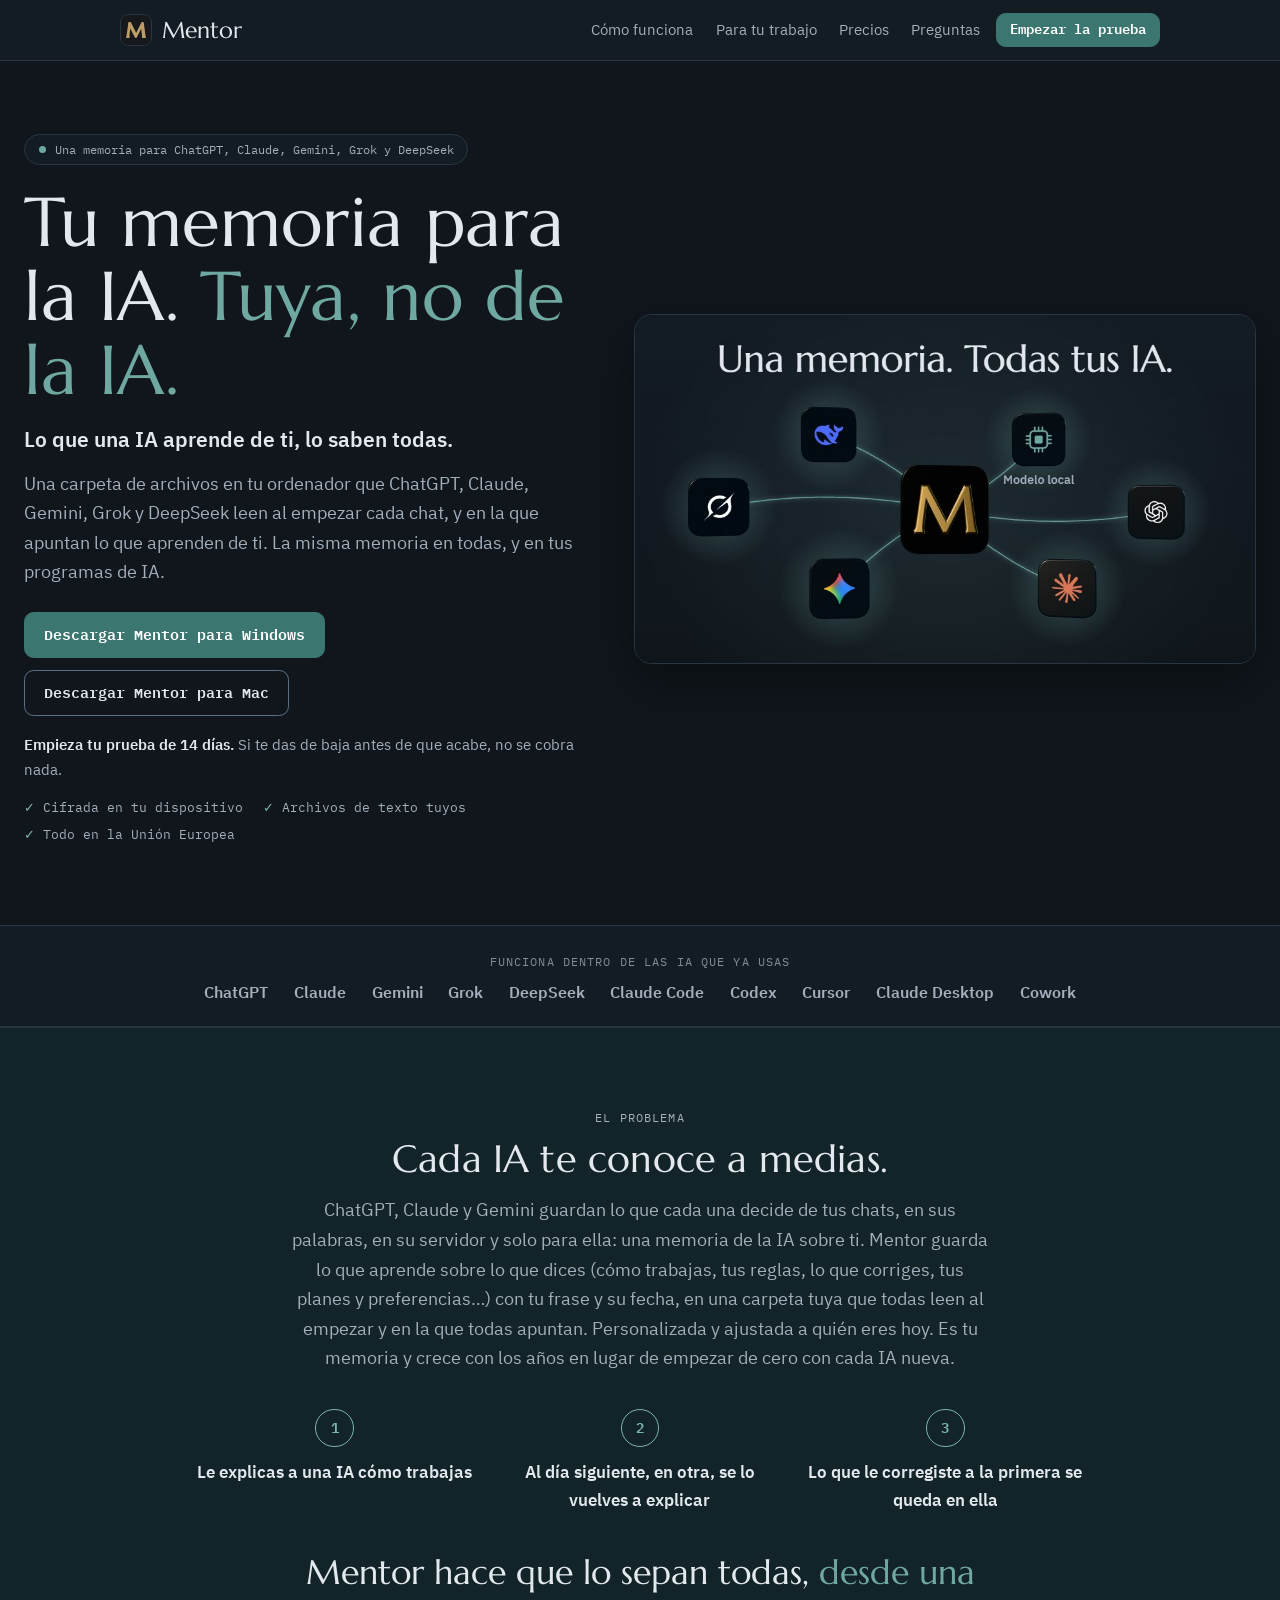
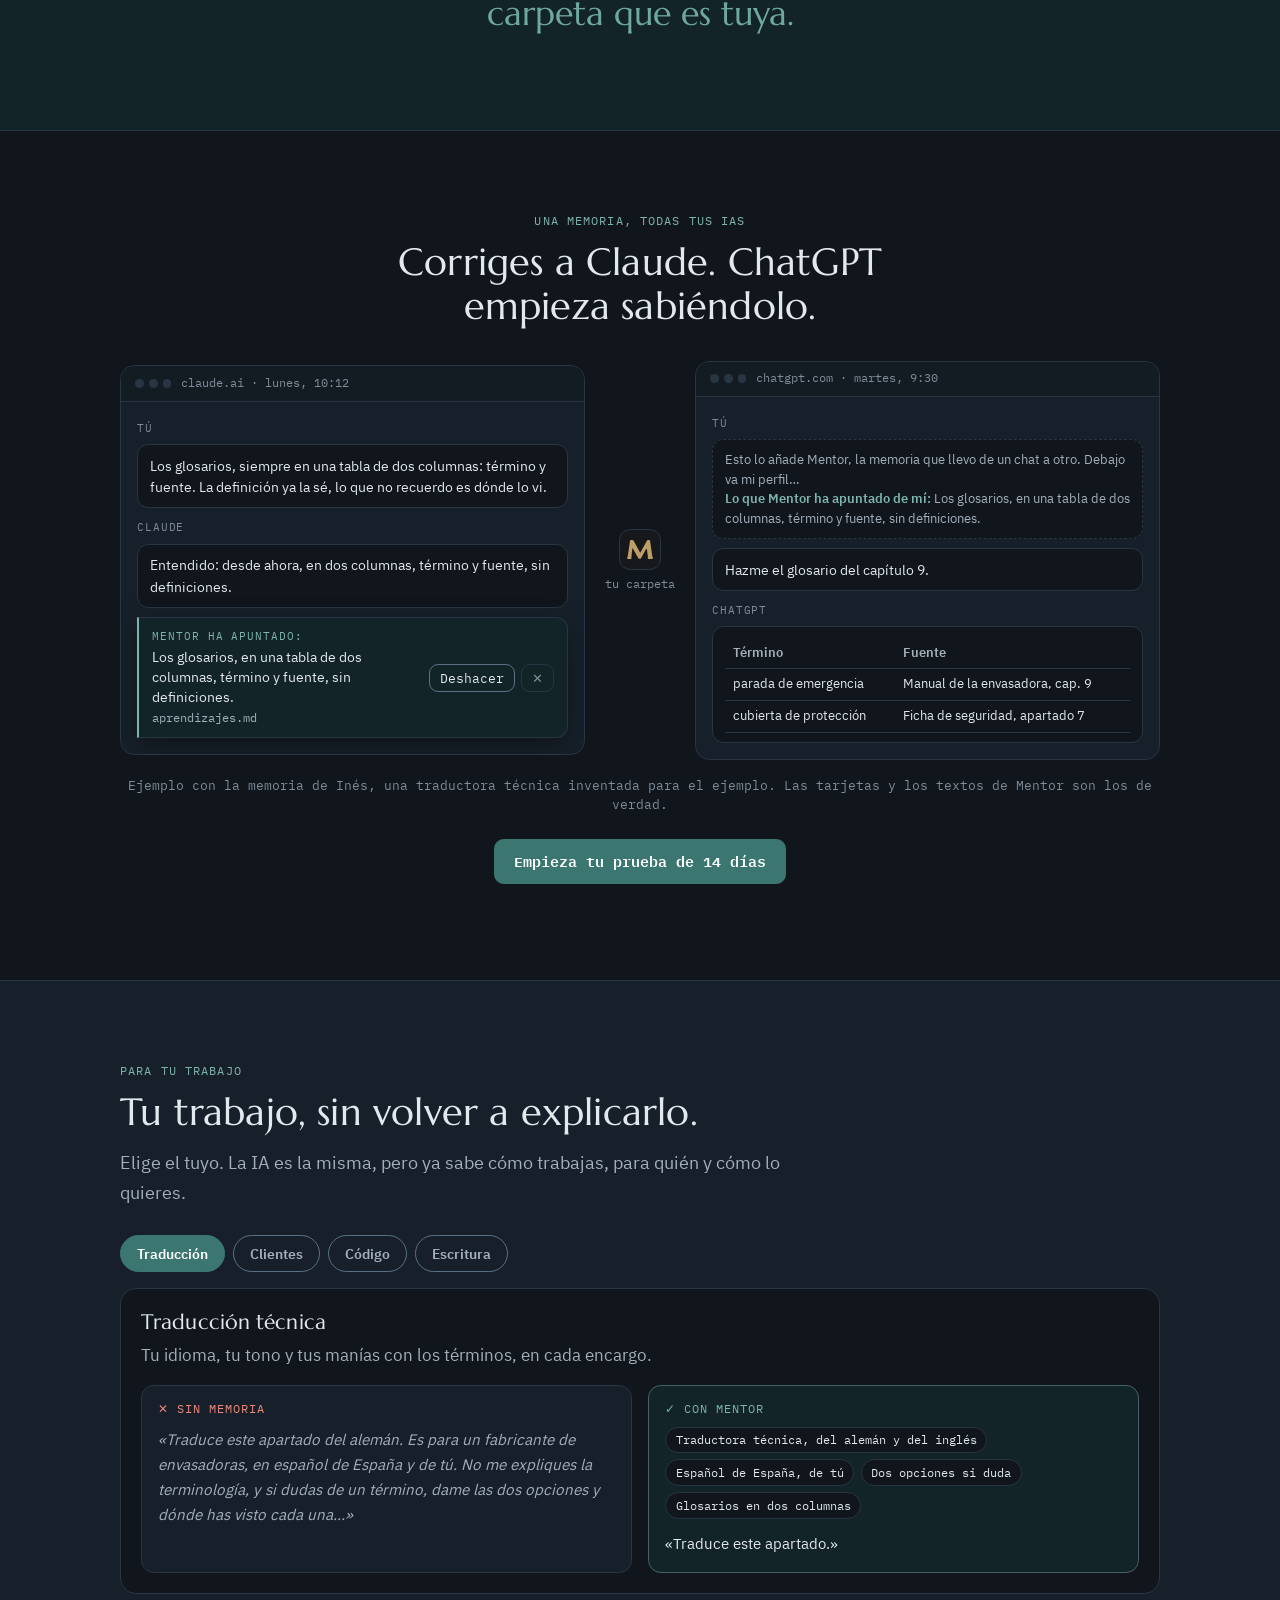
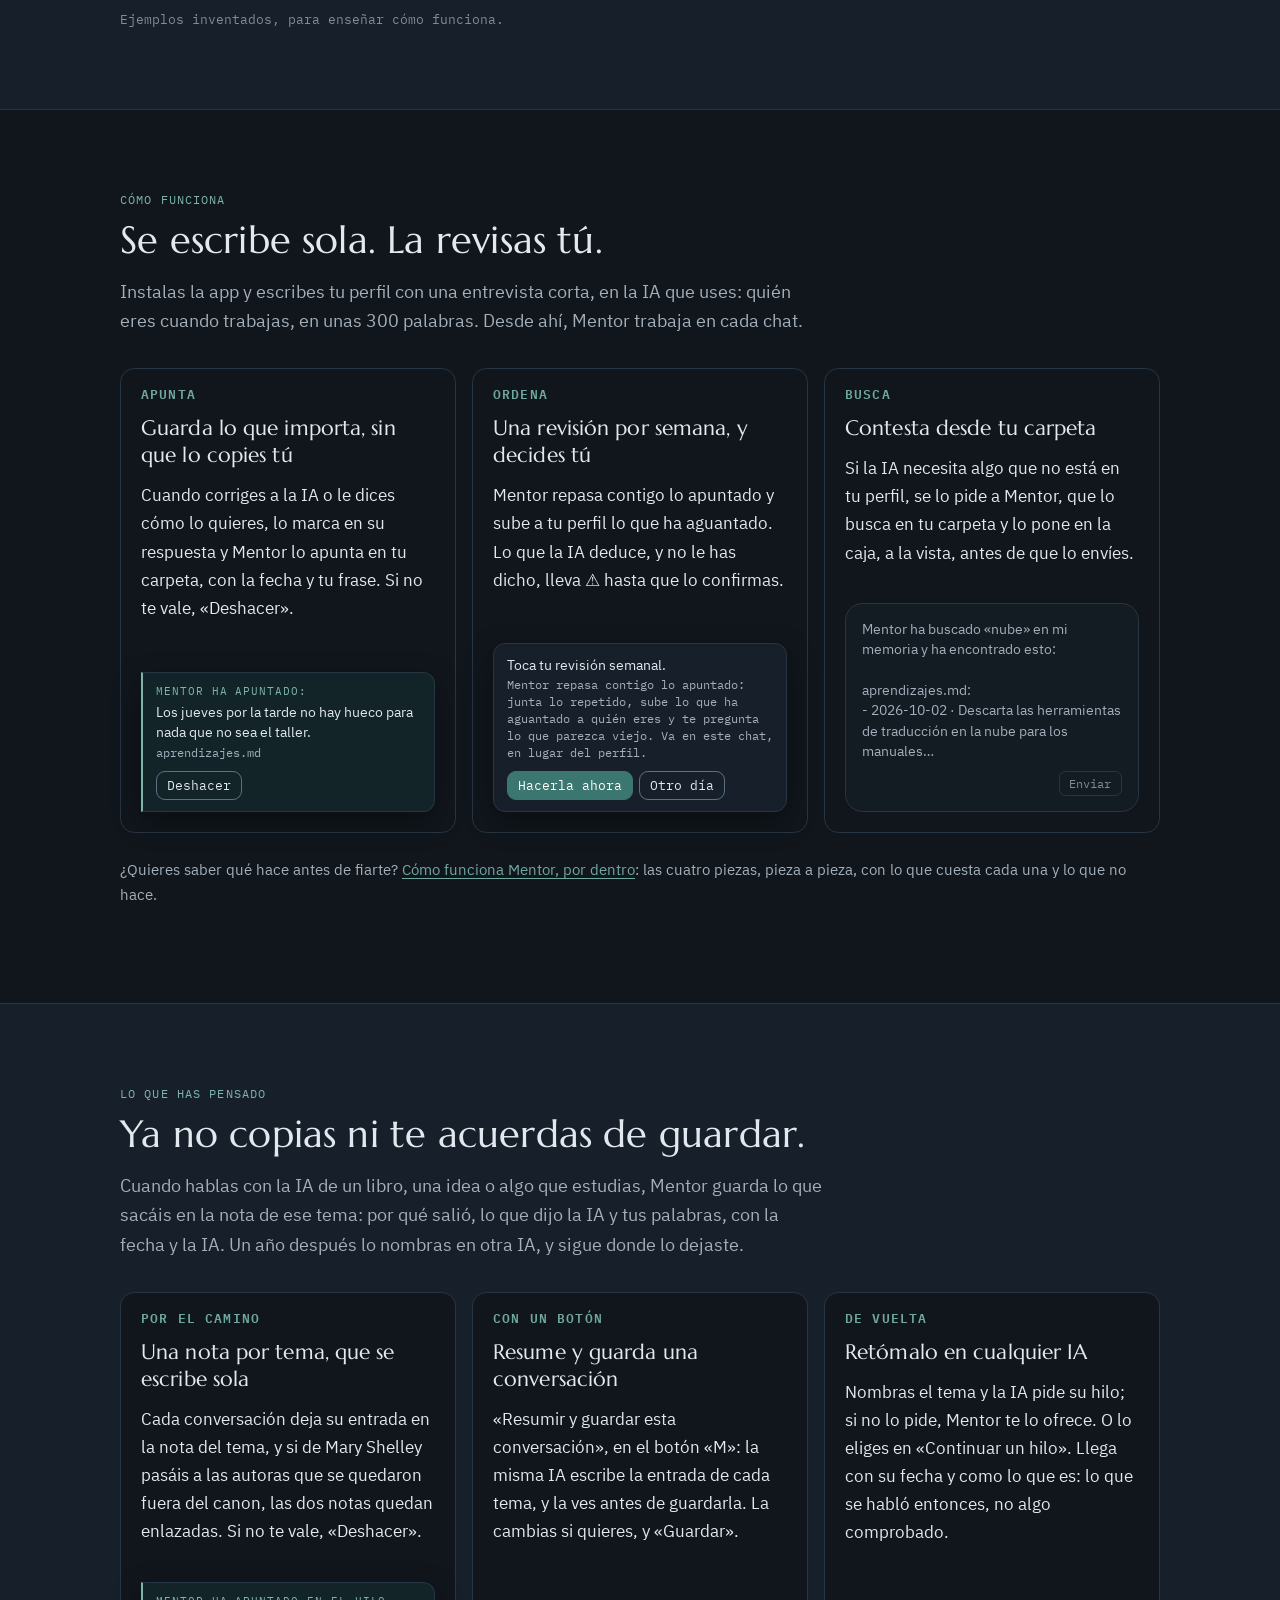
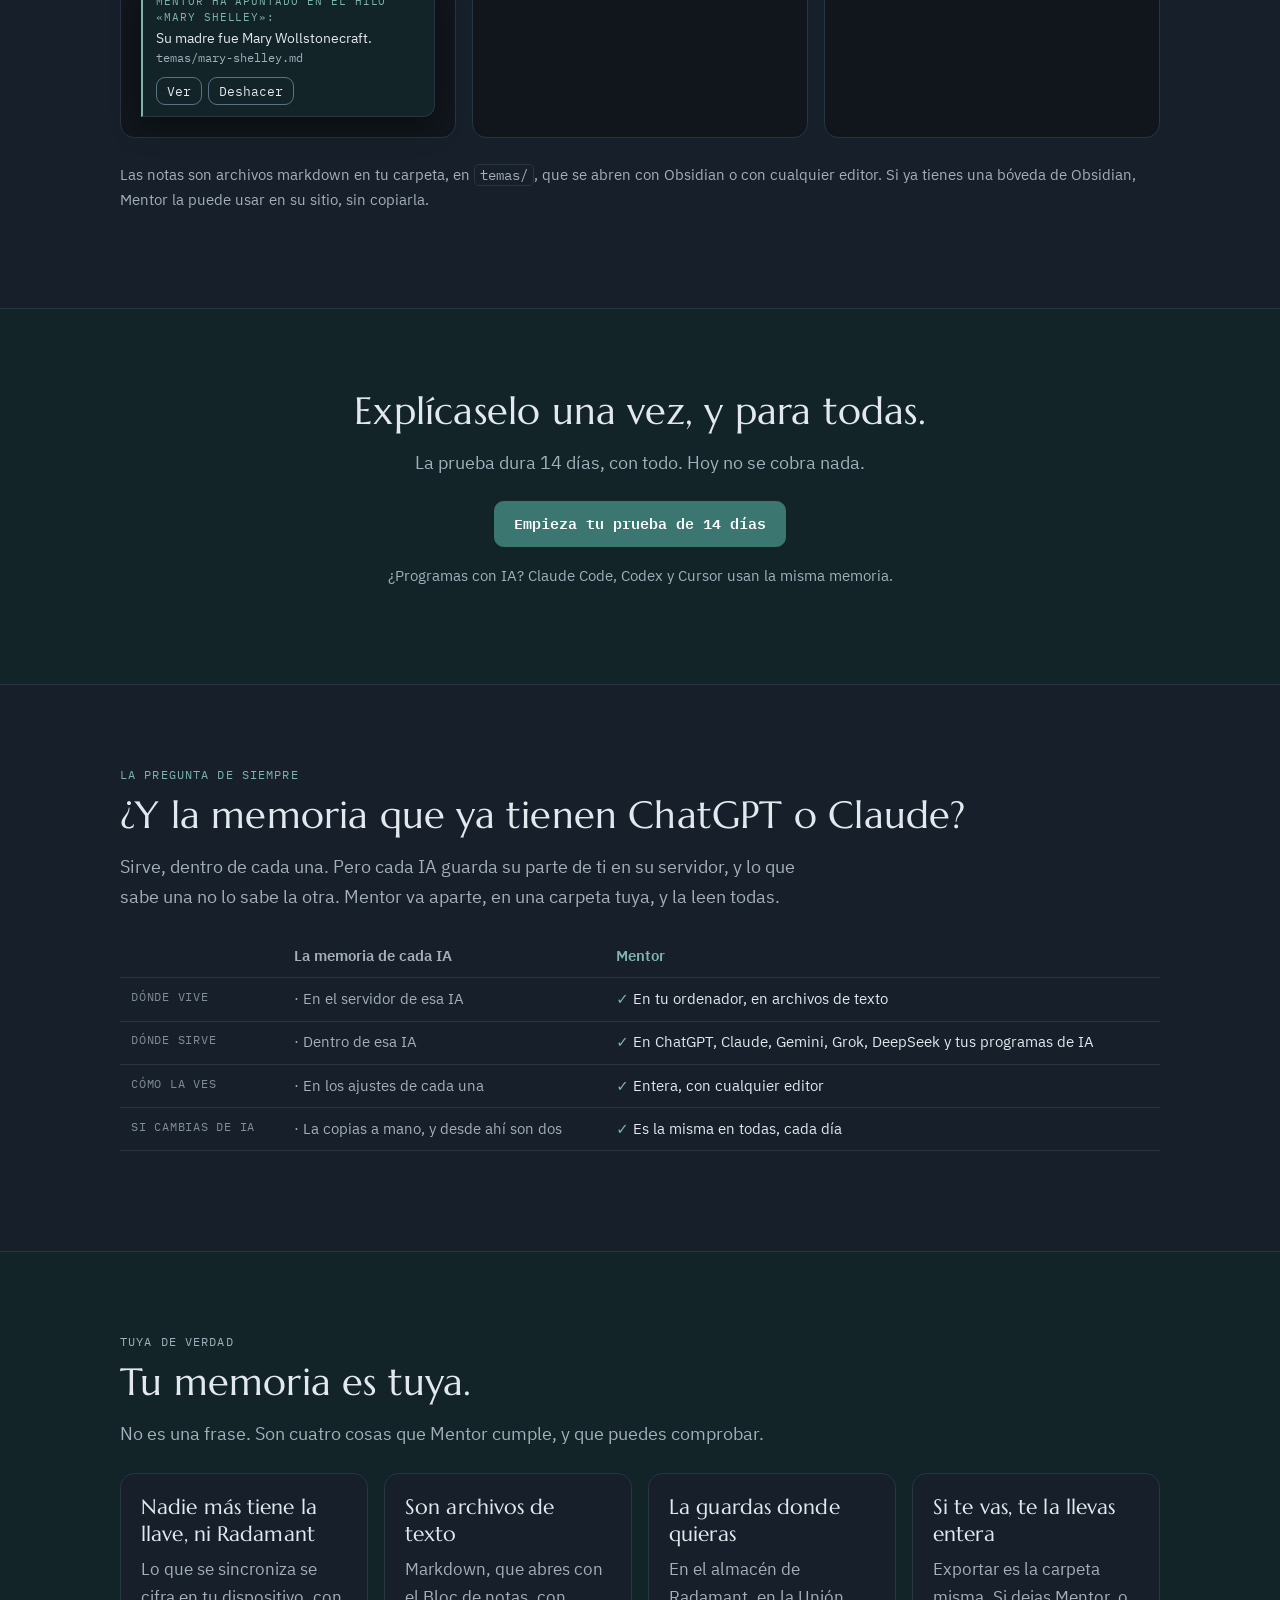
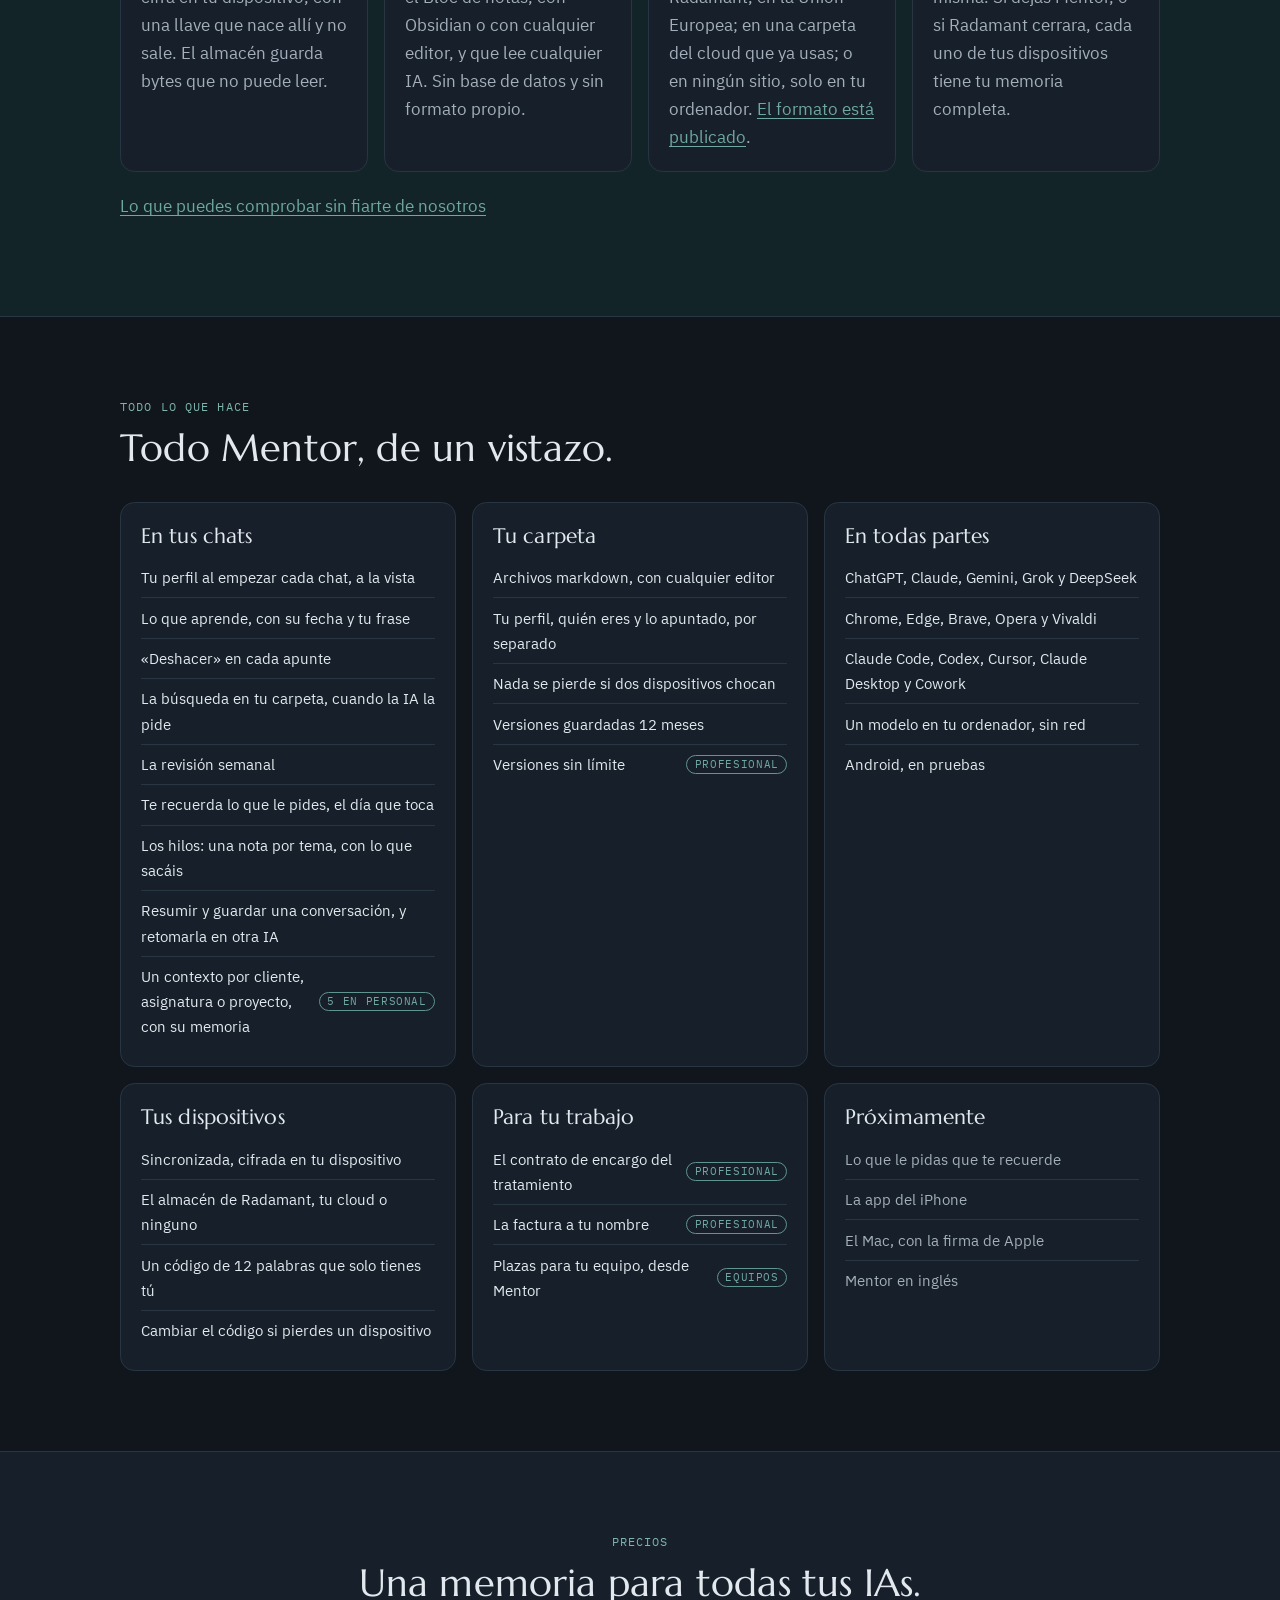
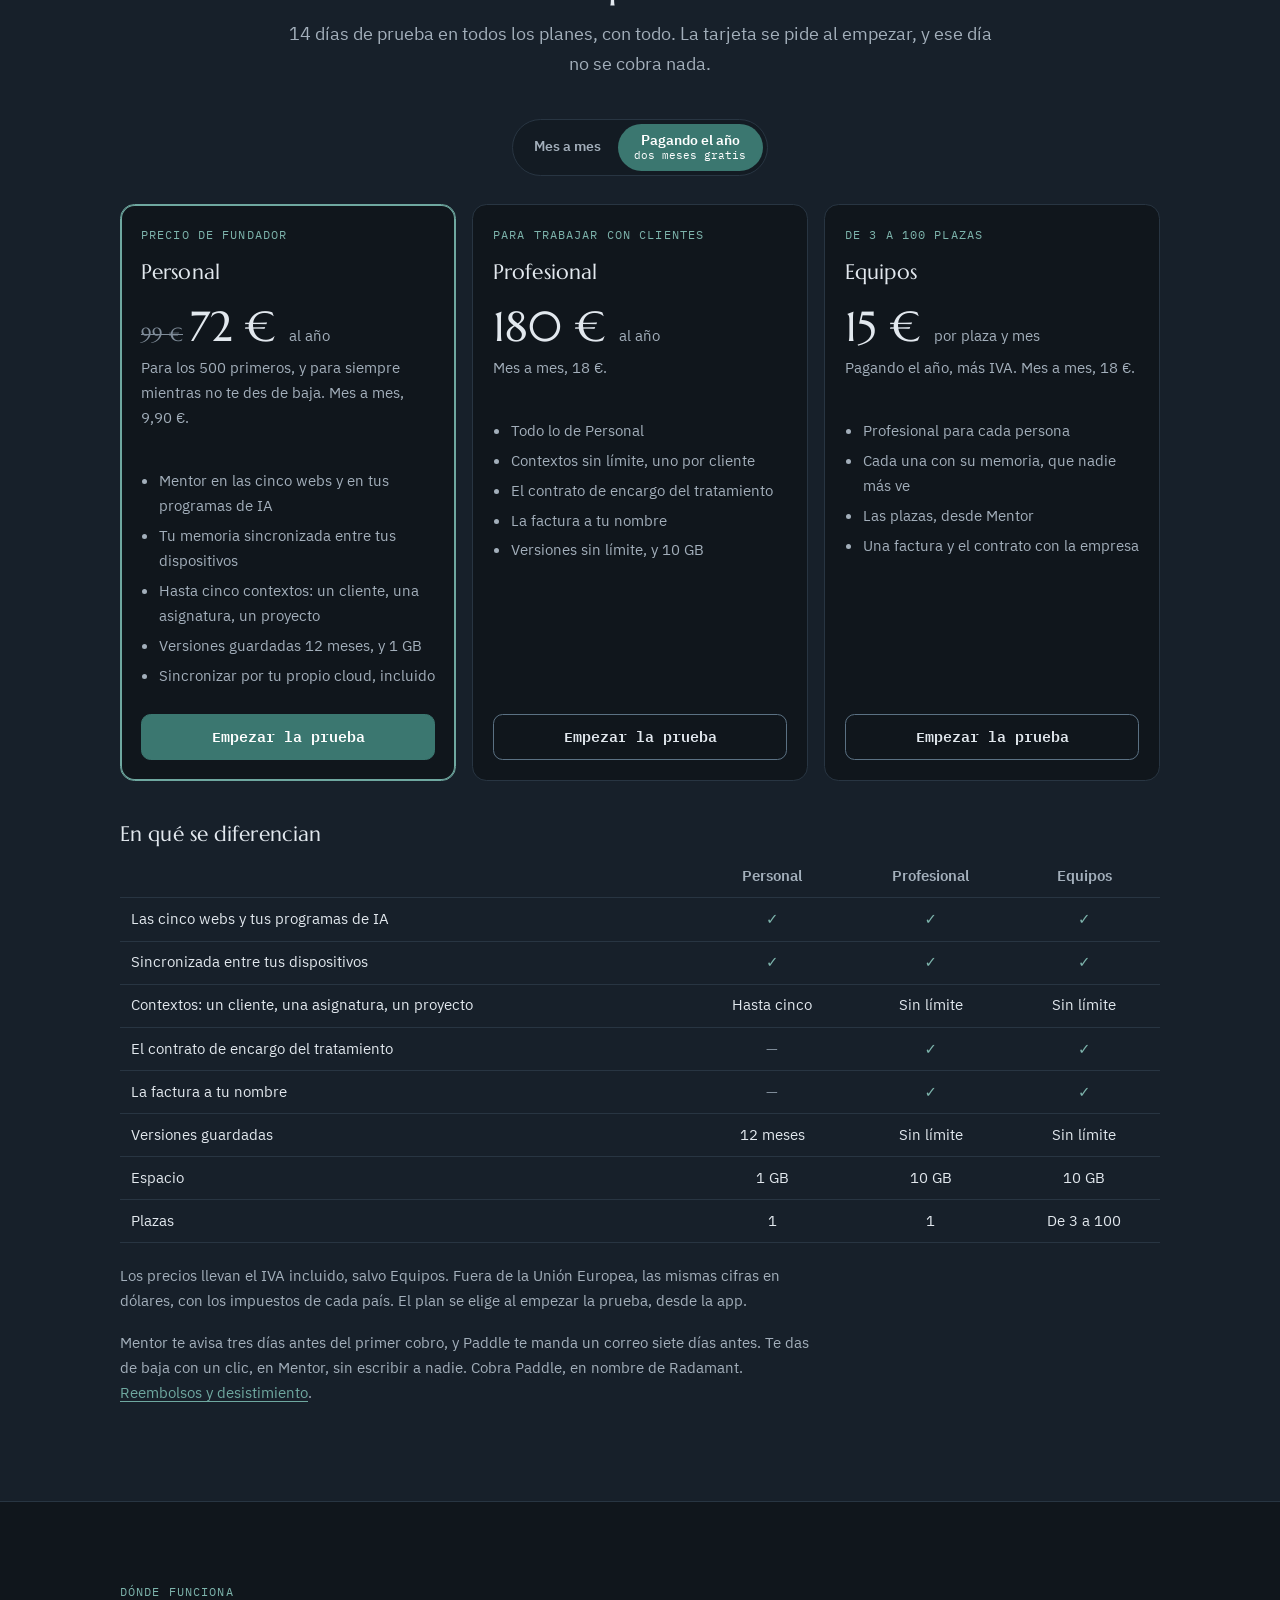
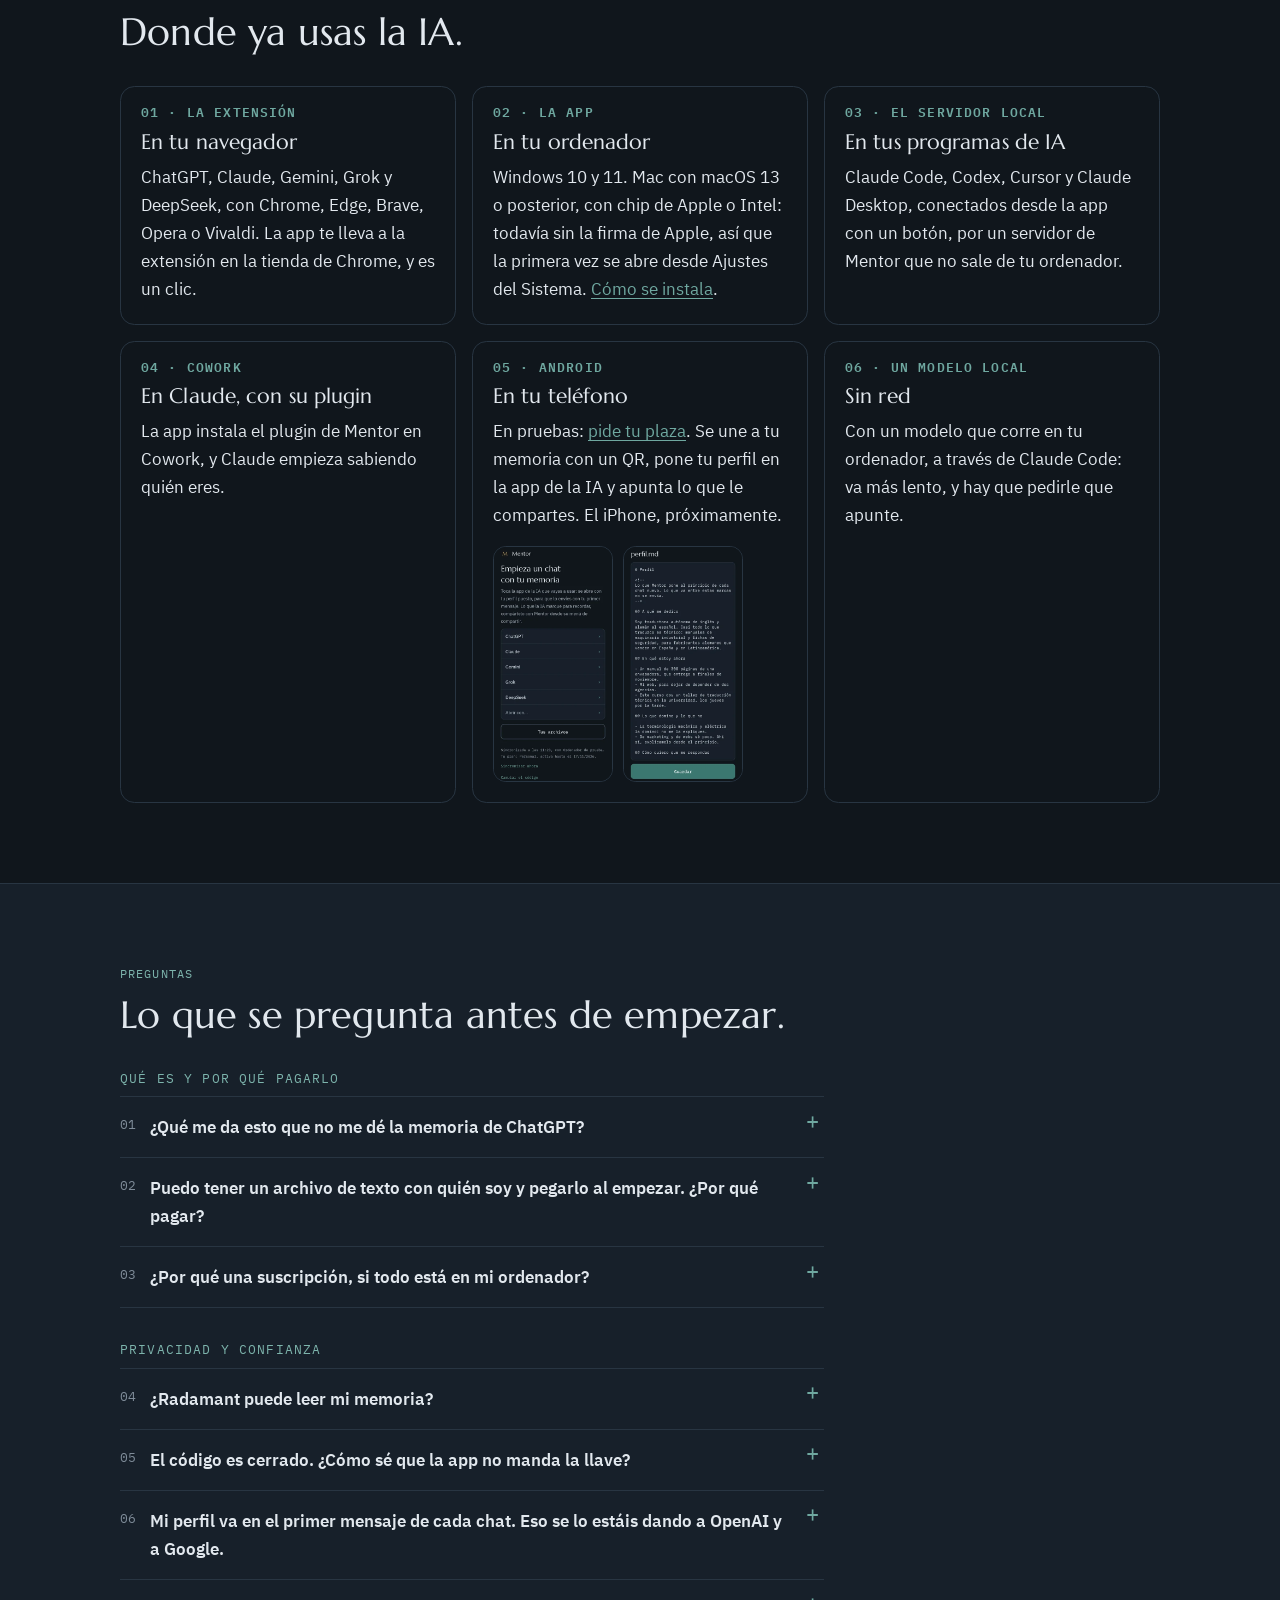
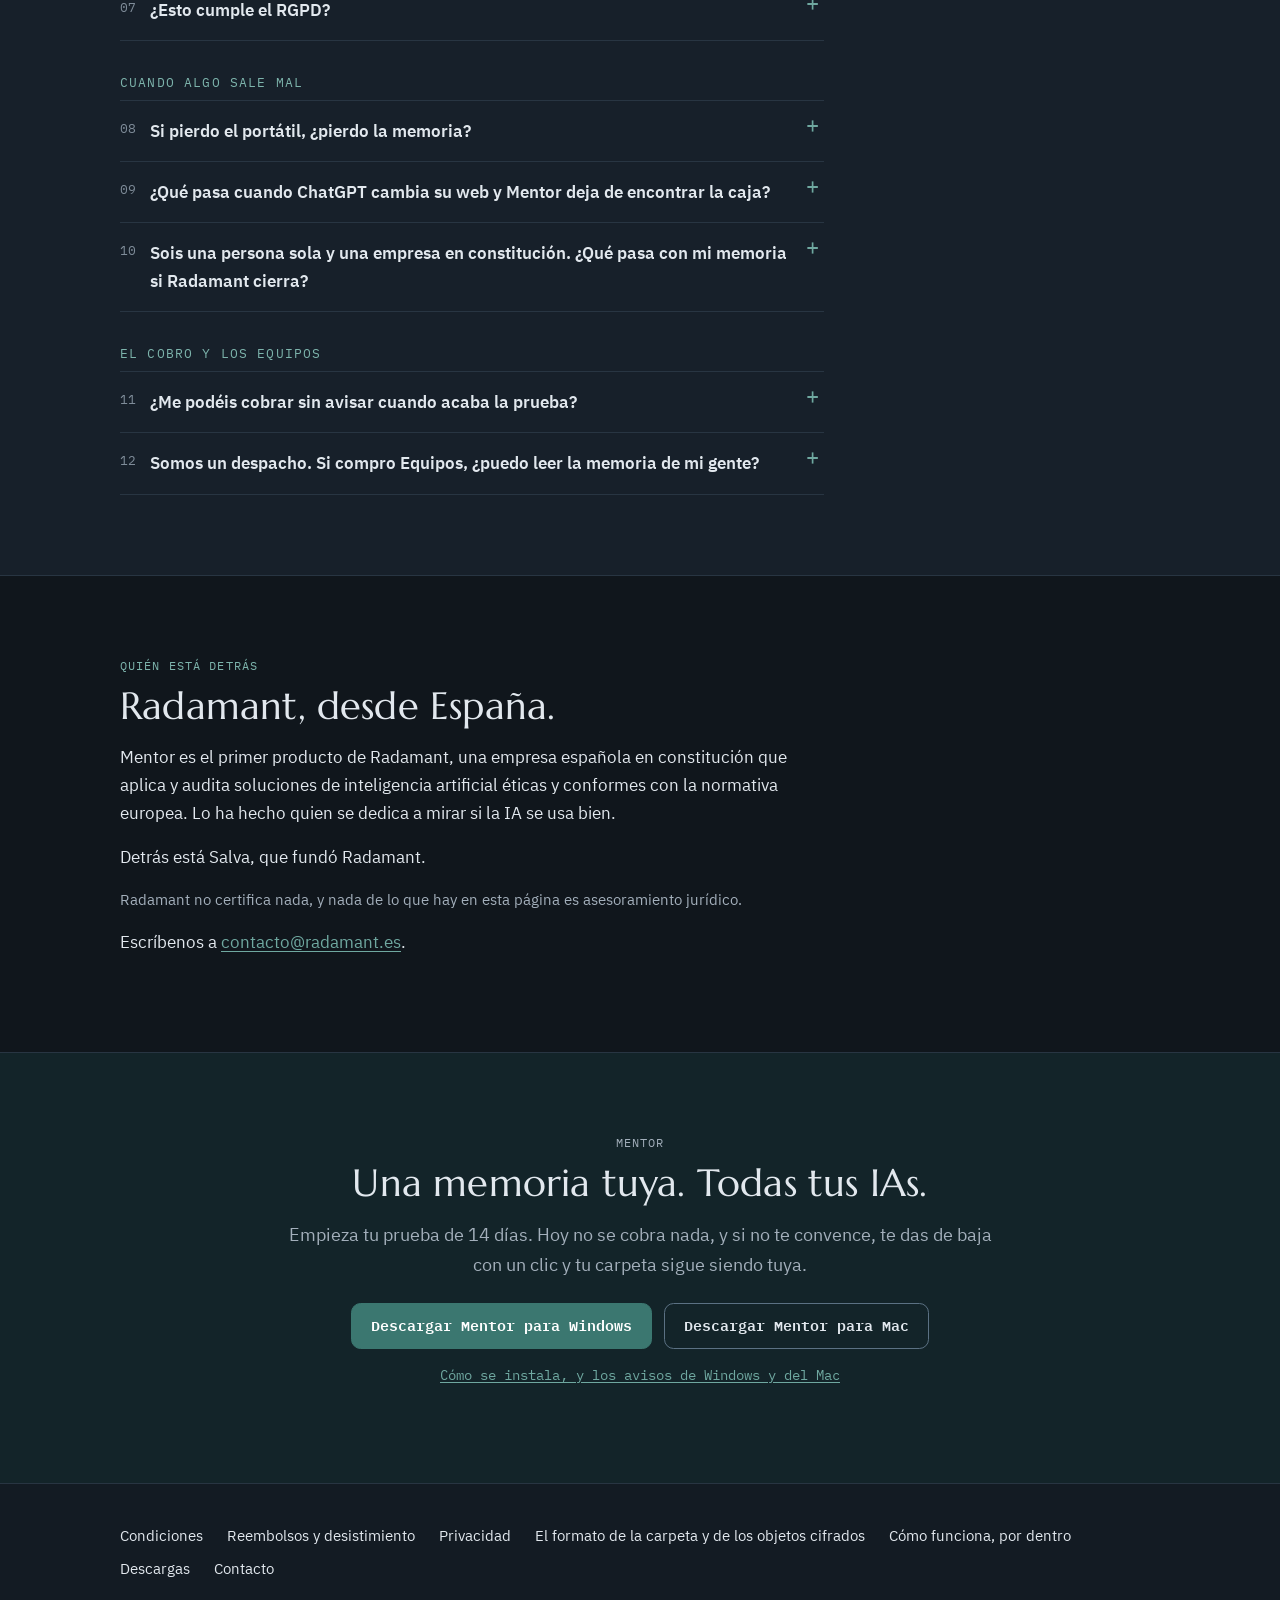
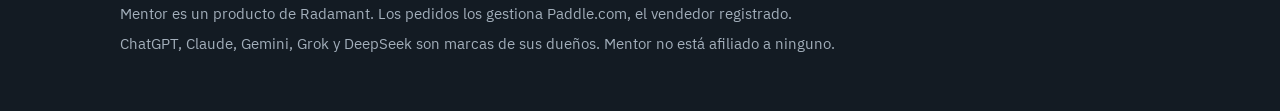
==== mentor/index.html @ 64475d58 "Página de Mentor: los contextos, los hilos con «Traerlo», los avisos y cinco contextos en Personal C" ====
<!doctype html>
<html lang="es">
<head>
  <meta charset="utf-8">
  <meta name="viewport" content="width=device-width, initial-scale=1">
  <title>Mentor · Tu memoria para la IA</title>
  <meta name="description" content="Una carpeta de archivos en tu ordenador que ChatGPT, Claude, Gemini, Grok y DeepSeek leen al empezar cada chat, y en la que apuntan lo que aprenden de ti. Tuya, no de la IA.">
  <meta property="og:type" content="website">
  <meta property="og:locale" content="es_ES">
  <meta property="og:title" content="Mentor · Tu memoria para la IA">
  <meta property="og:description" content="Una carpeta de archivos en tu ordenador que ChatGPT, Claude, Gemini, Grok y DeepSeek leen al empezar cada chat. Tuya, no de la IA.">
  <meta property="og:image" content="https://descargas.radamant.eu/mentor/imagenes/compartir.png">
  <link rel="icon" href="icono.svg" type="image/svg+xml">
  <link rel="stylesheet" href="/fuentes/letras.css">
  <link rel="stylesheet" href="mentor.css">
  <style>
    /* La página de venta (M12), con el orden y los bloques de la de
       MemoryPlugin, decidido por Salva el 21/10/2026, y el aspecto de Mentor:
       las bandas alternan el papel, la superficie y el fondo de la máquina. */
    .cabecera.fija { position: sticky; top: 0; z-index: 20; }
    section[id] { scroll-margin-top: 4.5rem; }
    .centrado { text-align: center; margin-left: auto; margin-right: auto; }
    .acento { color: var(--acento); }
    .pie-de-dibujo { color: var(--tinta-tenue); font: .8rem/1.5 var(--mono); margin: .7rem 0 0; }
    .alterna { background: var(--superficie); }
    .intensa { background: var(--maquina-fondo); }
    .intensa .entradilla, .intensa p { color: var(--tinta-suave); }

    /* La portada. */
    .portada { padding: 2.75rem 0 3.25rem; }
    .portada .contenedor { display: grid; gap: 2.5rem; align-items: center; }
    @media (min-width: 58rem) { .portada { padding: 4.5rem 0 5rem; } .portada .contenedor { max-width: 80rem; grid-template-columns: .95fr 1.05fr; gap: 3rem; } }
    .pildora { display: inline-flex; align-items: center; gap: .55rem; border: 1px solid var(--linea); border-radius: 999px; padding: .35rem .85rem;
      font: .78rem/1.4 var(--mono); color: var(--tinta-suave); background: var(--noche); margin: 0 0 1.25rem; }
    .pildora .punto { width: .45rem; height: .45rem; border-radius: 50%; background: var(--acento); flex: none; }
    .portada h1 { font-size: clamp(2.5rem, 6.8vw, 4.3rem); }
    .subtitulo { font: 600 clamp(1.1rem, 2.2vw, 1.3rem)/1.4 var(--texto); margin: 0 0 .9rem; }
    .lema { color: var(--tinta-suave); font-size: clamp(1.02rem, 1.9vw, 1.15rem); line-height: 1.6; margin: 0 0 1.6rem; max-width: 37rem; }
    .tranquilo { color: var(--tinta-suave); font-size: .95rem; margin: 0 0 1rem; }
    .tranquilo strong { color: var(--tinta); }
    .en-el-telefono { border: 1px dashed var(--borde); border-radius: .7rem; padding: .7rem .9rem; color: var(--tinta-suave); font-size: .95rem; margin: 0 0 1rem; }
    .hechos { display: flex; flex-wrap: wrap; gap: .5rem 1.25rem; margin: .4rem 0 0; padding: 0; list-style: none; font: .82rem/1.5 var(--mono); color: var(--tinta-suave); }
    .hechos li::before { content: "✓ "; color: var(--maquina); }

    /* El vídeo de la portada (herramientas/video, con Remotion y three.js), sin
       mandos a la vista: solo el icono del sonido, arriba a la derecha, que sale
       al cargar, se quita a los tres segundos y vuelve al pasar el ratón por el
       vídeo o al tocarlo en el móvil. Lo pidió Salva el 21/10/2026. El sonido
       empieza apagado: el navegador no deja otra cosa. */
    .demo { margin: 0; }
    .video { position: relative; border: 1px solid var(--linea); border-radius: 1.1rem; overflow: hidden; background: var(--papel); box-shadow: 0 18px 50px rgba(0, 0, 0, .35); aspect-ratio: 16 / 9; }
    .video video { display: block; width: 100%; height: 100%; object-fit: cover; }
    .icono-sonido { position: absolute; top: .6rem; right: .6rem; width: 2.5rem; height: 2.5rem; display: grid; place-items: center; padding: 0;
      border: 1px solid var(--borde); border-radius: 50%; background: color-mix(in srgb, var(--noche) 80%, transparent); color: var(--tinta);
      cursor: pointer; opacity: 0; pointer-events: none; transition: opacity .3s ease; }
    .icono-sonido[hidden] { display: none; }
    .icono-sonido.a-la-vista, .icono-sonido:focus-visible { opacity: 1; pointer-events: auto; }
    .icono-sonido[aria-pressed="true"] { border-color: var(--acento); color: var(--acento); }
    .icono-sonido svg { width: 1.1rem; height: 1.1rem; display: block; }
    .solo-lector { position: absolute; width: 1px; height: 1px; overflow: hidden; clip: rect(0 0 0 0); white-space: nowrap; }

    /* La franja de las IA. */
    .franja { border-top: 1px solid var(--linea); border-bottom: 1px solid var(--linea); padding: 1.6rem 0 1.4rem; background: var(--noche); }
    .franja .etiqueta { text-align: center; color: var(--tinta-tenue); }
    .nombres { display: flex; flex-wrap: wrap; justify-content: center; gap: .5rem 1.6rem; margin: .4rem 0 0; padding: 0; list-style: none; font: 600 1rem/1.5 var(--texto); color: var(--tinta-suave); }

    /* El problema. */
    .tres-pasos { display: grid; gap: 1.25rem; list-style: none; padding: 0; margin: 2.25rem auto; max-width: 56rem; }
    @media (min-width: 46rem) { .tres-pasos { grid-template-columns: repeat(3, 1fr); } }
    .tres-pasos li { text-align: center; color: var(--tinta); font-weight: 600; }
    .circulo { display: grid; place-items: center; width: 2.4rem; height: 2.4rem; margin: 0 auto .7rem; border-radius: 50%; border: 1px solid var(--maquina); color: var(--maquina); font: 600 .9rem/1 var(--mono); }
    .remate { font: 400 clamp(1.45rem, 3.2vw, 2.1rem)/1.25 var(--display); color: var(--tinta); max-width: 44rem; }
    .intensa .remate { color: var(--tinta); }

    /* Las dos ventanas. */
    .dos-ventanas { display: grid; gap: 1rem; align-items: center; margin: 2rem 0 1rem; }
    @media (min-width: 60rem) { .dos-ventanas { grid-template-columns: 1fr auto 1fr; gap: 1.25rem; } }
    .ventana { background: var(--superficie); border: 1px solid var(--linea); border-radius: .9rem; overflow: hidden; }
    .ventana-barra { display: flex; align-items: center; gap: .6rem; padding: .55rem .9rem; border-bottom: 1px solid var(--linea); background: var(--noche); font: .75rem/1.4 var(--mono); color: var(--tinta-tenue); }
    .puntos { display: inline-flex; gap: .3rem; }
    .puntos i { width: .55rem; height: .55rem; border-radius: 50%; background: var(--linea); display: block; }
    .ventana-cuerpo { padding: 1rem; display: flex; flex-direction: column; gap: .55rem; }
    .quien { font: .7rem/1.3 var(--mono); letter-spacing: .08em; text-transform: uppercase; color: var(--tinta-tenue); margin: .2rem 0 0; }
    .burbuja { background: var(--papel); border: 1px solid var(--linea); border-radius: .7rem; padding: .6rem .75rem; font-size: .9rem; line-height: 1.5; margin: 0; }
    .burbuja.de-mentor { color: var(--tinta-suave); font-size: .82rem; border-style: dashed; }
    .burbuja.de-mentor b { color: var(--maquina); font-weight: 600; }
    .mini-tabla { border-collapse: collapse; width: 100%; font-size: .82rem; }
    .mini-tabla th, .mini-tabla td { padding: .35rem .5rem; border-bottom: 1px solid var(--linea); text-align: left; }
    .mini-tabla th { color: var(--tinta-suave); font-weight: 600; }
    .entre { display: flex; flex-direction: column; align-items: center; gap: .4rem; font: .72rem/1.3 var(--mono); color: var(--tinta-tenue); text-align: center; }
    .entre .sello { width: 2.6rem; height: 2.6rem; border-radius: .7rem; }
    .entre .sello img { width: 1.6rem; }

    /* Los oficios. */
    .pestanas { display: flex; flex-wrap: wrap; gap: .5rem; margin: 1.75rem 0 1rem; }
    .pestanas button { font: 600 .9rem/1.2 var(--texto); padding: .55rem 1rem; border-radius: 999px; border: 1px solid var(--borde); background: transparent; color: var(--tinta-suave); cursor: pointer; }
    .pestanas button[aria-selected="true"] { background: var(--boton); border-color: var(--boton); color: var(--sobre-boton); }
    .oficio { background: var(--papel); border: 1px solid var(--linea); border-radius: 1rem; padding: 1.25rem; margin: 0 0 1rem; }
    .oficio h3 { margin: 0 0 .3rem; }
    .oficio > p { color: var(--tinta-suave); margin: 0 0 1rem; }
    .antes-despues { display: grid; gap: 1rem; }
    @media (min-width: 52rem) { .antes-despues { grid-template-columns: 1fr 1fr; } }
    .sin, .con { border-radius: .8rem; padding: 1rem; border: 1px solid var(--linea); }
    .sin { background: var(--superficie); }
    .con { background: var(--maquina-fondo); border-color: color-mix(in srgb, var(--maquina) 35%, var(--linea)); }
    .rotulo { font: .72rem/1.3 var(--mono); letter-spacing: .09em; text-transform: uppercase; margin: 0 0 .6rem; }
    .sin .rotulo { color: var(--mal); }
    .con .rotulo { color: var(--maquina); }
    .sin blockquote { margin: 0; color: var(--tinta-suave); font-style: italic; font-size: .95rem; }
    .chips { display: flex; flex-wrap: wrap; gap: .4rem; margin: 0 0 .75rem; padding: 0; list-style: none; }
    .chips li { font: .74rem/1.3 var(--mono); border: 1px solid var(--linea); border-radius: 999px; padding: .28rem .6rem; background: var(--papel); color: var(--tinta); }
    .con blockquote { margin: 0; font-size: .95rem; }

    /* Cómo funciona. */
    .funciona { display: grid; gap: 1rem; margin-top: 2rem; }
    @media (min-width: 60rem) { .funciona { grid-template-columns: repeat(3, 1fr); } }
    .funciona .ficha { display: flex; flex-direction: column; gap: .3rem; background: var(--papel); }
    .funciona .dibujo { margin-top: auto; padding-top: 1rem; }
    .numero { font: 600 .8rem/1 var(--mono); letter-spacing: .09em; text-transform: uppercase; color: var(--acento); margin: 0 0 .55rem; }

    /* La comparación. */
    .comparacion td:first-child { color: var(--tinta-tenue); font: .78rem/1.5 var(--mono); letter-spacing: .06em; text-transform: uppercase; white-space: nowrap; }
    .comparacion td:nth-child(2) { color: var(--tinta-suave); }
    .comparacion td:nth-child(2)::before { content: "· "; }
    .comparacion td:nth-child(3)::before { content: "✓ "; color: var(--maquina); }
    .comparacion th:nth-child(3) { color: var(--maquina); }

    /* Todo lo que hace. */
    .inventario { display: grid; gap: 1rem; margin-top: 2rem; }
    @media (min-width: 46rem) { .inventario { grid-template-columns: repeat(2, 1fr); } }
    @media (min-width: 64rem) { .inventario { grid-template-columns: repeat(3, 1fr); } }
    .inventario ul { list-style: none; margin: .5rem 0 0; padding: 0; }
    .inventario li { display: flex; justify-content: space-between; gap: .75rem; padding: .45rem 0; border-bottom: 1px solid var(--linea); font-size: .95rem; }
    .inventario li:last-child { border-bottom: 0; }
    .marca-plan { font: .68rem/1.6 var(--mono); letter-spacing: .06em; text-transform: uppercase; color: var(--acento); border: 1px solid var(--acento-tenue); border-radius: 999px; padding: 0 .45rem; white-space: nowrap; align-self: center; }
    .pronto li { color: var(--tinta-suave); }

    /* Precios. */
    .cadencia { display: inline-flex; border: 1px solid var(--linea); border-radius: 999px; padding: .25rem; margin: 1.5rem 0 0; background: var(--noche); }
    .cadencia button { border: 0; background: none; color: var(--tinta-suave); padding: .5rem 1.05rem; border-radius: 999px; font: 600 .88rem/1.25 var(--texto); cursor: pointer; }
    .cadencia button small { display: block; font: .7rem/1.2 var(--mono); color: var(--maquina); }
    .cadencia button[aria-pressed="true"] { background: var(--boton); color: var(--sobre-boton); }
    .cadencia button[aria-pressed="true"] small { color: var(--sobre-boton); }
    .planes { display: grid; gap: 1rem; margin-top: 1.75rem; }
    @media (min-width: 58rem) { .planes { grid-template-columns: repeat(3, 1fr); align-items: stretch; } }
    .plan { display: flex; flex-direction: column; gap: .35rem; background: var(--papel); }
    .plan.destacado { border-color: var(--acento); box-shadow: 0 0 0 1px var(--acento) inset; }
    .importe { font: 400 2.6rem/1.1 var(--display); margin: .35rem 0 0; }
    .importe small { font: .95rem/1.4 var(--texto); color: var(--tinta-suave); }
    .importe s { font: 400 .45em/1 var(--display); color: var(--tinta-tenue); margin-right: .35rem; }
    .plan ul { margin: .7rem 0 1rem; padding-left: 1.1rem; color: var(--tinta-suave); font-size: .95rem; }
    .plan li { margin: .3rem 0; }
    .plan .boton { margin-top: auto; }
    .diferencias td:not(:first-child), .diferencias th:not(:first-child) { text-align: center; }
    @media (max-width: 30rem) { .diferencias th, .diferencias td { padding: .5rem .3rem; font-size: .85rem; } }
    .diferencias td.si::before { content: "✓"; color: var(--maquina); }
    .diferencias td.no::before { content: "—"; color: var(--tinta-tenue); }

    /* Las vías. */
    .vias { display: grid; gap: 1rem; margin-top: 2rem; }
    @media (min-width: 46rem) { .vias { grid-template-columns: repeat(2, 1fr); } }
    @media (min-width: 64rem) { .vias { grid-template-columns: repeat(3, 1fr); } }
    .vias .ficha { background: var(--papel); }
    .capturas { display: flex; gap: .6rem; margin-top: .9rem; }
    .capturas img { width: 7.5rem; border-radius: .8rem; border: 1px solid var(--linea); display: block; }

    /* Preguntas. */
    .grupo-de-preguntas { margin: 2rem 0 0; }
    .grupo-de-preguntas h3 { font: 500 .8rem/1.5 var(--mono); letter-spacing: .09em; text-transform: uppercase; color: var(--maquina); margin: 0 0 .5rem; }
    .preguntas details { border-bottom: 1px solid var(--linea); }
    .grupo-de-preguntas details:first-of-type { border-top: 1px solid var(--linea); }
    .preguntas summary { cursor: pointer; list-style: none; padding: 1rem 2.2rem 1rem 0; position: relative; font-weight: 600; display: flex; gap: .9rem; }
    .preguntas summary::-webkit-details-marker { display: none; }
    .preguntas summary .n { font: .8rem/1.9 var(--mono); color: var(--tinta-tenue); flex: none; }
    .preguntas summary::after { content: "+"; position: absolute; right: .3rem; top: .85rem; font: 400 1.35rem/1 var(--mono); color: var(--acento); }
    .preguntas details[open] summary::after { content: "−"; }
    .preguntas details p { color: var(--tinta-suave); margin: 0 0 1.1rem 2.15rem; max-width: 46rem; }

    .final { text-align: center; }
    .final .botones { justify-content: center; }
  </style>
</head>
<body>
  <header class="cabecera fija">
    <div class="contenedor">
      <a class="marca" href="./"><span class="sello"><img src="marca.svg" alt="" width="21" height="16"></span><span class="nombre">Mentor</span></a>
      <nav class="menu" aria-label="La página">
        <a href="#como">Cómo funciona</a>
        <a href="#oficios">Para tu trabajo</a>
        <a href="#precios">Precios</a>
        <a href="#preguntas">Preguntas</a>
      </nav>
      <a class="boton principal pequeno" href="#empezar">Empezar la prueba</a>
    </div>
  </header>

  <main>
    <section class="portada">
      <div class="contenedor">
        <div>
          <p class="pildora"><span class="punto"></span>Una memoria para ChatGPT, Claude, Gemini, Grok y DeepSeek</p>
          <h1>Tu memoria para la IA. <span class="acento">Tuya, no de la IA.</span></h1>
          <p class="subtitulo">Lo que una IA aprende de ti, lo saben todas.</p>
          <p class="lema">Una carpeta de archivos en tu ordenador que ChatGPT, Claude, Gemini, Grok y DeepSeek leen al empezar cada chat, y en la que apuntan lo que aprenden de ti. La misma memoria en todas, y en tus programas de IA.</p>
          <div class="botones descargas">
            <a class="boton descarga principal" data-sistema="windows" href="Mentor-instalador.exe" download>Descargar Mentor para Windows</a>
            <a class="boton descarga" data-sistema="mac" href="Mentor.zip" download>Descargar Mentor para Mac</a>
          </div>
          <p class="tranquilo"><strong>Empieza tu prueba de 14 días.</strong> Si te das de baja antes de que acabe, no se cobra nada.</p>
          <p class="en-el-telefono" hidden>Estás en un teléfono: Mentor se instala en tu ordenador, con Windows o Mac, y el teléfono se une después. Abre esta página en tu ordenador.</p>
          <ul class="hechos" aria-label="Lo que es Mentor">
            <li>Cifrada en tu dispositivo</li>
            <li>Archivos de texto tuyos</li>
            <li>Todo en la Unión Europea</li>
          </ul>
        </div>
        <figure class="demo">
          <div class="video">
            <video id="video-portada" autoplay muted loop playsinline preload="auto" width="1920" height="1080" poster="imagenes/mentor-fija.jpg" aria-describedby="video-portada-texto">
              <source src="imagenes/mentor.mp4" type="video/mp4">
            </video>
            <button type="button" class="icono-sonido" id="video-sonido" aria-pressed="false" aria-label="Sonido" title="Sonido" hidden><svg viewBox="0 0 12 12" aria-hidden="true"><path d="M1.5 4.5h2l3-2.5v8l-3-2.5h-2z" fill="currentColor"/><path d="M8.2 4.2l2.6 3.6M10.8 4.2L8.2 7.8" stroke="currentColor" stroke-width="1.2" stroke-linecap="round" fill="none"/></svg></button>
          </div>
          <p class="solo-lector" id="video-portada-texto">Mentor en 32 segundos, con música y sin voz. Una memoria, unida a ChatGPT, Claude, Gemini, Grok, DeepSeek y a un modelo local. En Claude pides las respuestas en tres puntos y Mentor lo apunta; en un chat nuevo de ChatGPT, Mentor pone tu perfil y la respuesta llega en tres puntos. Una memoria por cliente, y en el chat de uno no entra nada de otro. La revisión semanal junta lo repetido y retira lo viejo si le dices que ya no vale. Y tu perfil es un archivo de texto, en tu carpeta, en tu ordenador.</p>
        </figure>
      </div>
    </section>

    <section class="franja">
      <div class="contenedor">
        <p class="etiqueta">Funciona dentro de las IA que ya usas</p>
        <ul class="nombres">
          <li>ChatGPT</li><li>Claude</li><li>Gemini</li><li>Grok</li><li>DeepSeek</li><li>Claude Code</li><li>Codex</li><li>Cursor</li><li>Claude Desktop</li><li>Cowork</li>
        </ul>
      </div>
    </section>

    <section class="seccion intensa">
      <div class="contenedor centrado">
        <p class="etiqueta">El problema</p>
        <h2>Cada IA te conoce a medias.</h2>
        <p class="entradilla centrado">ChatGPT, Claude y Gemini guardan lo que cada una decide de tus chats, en sus palabras, en su servidor y solo para ella: una memoria de la IA sobre ti. Mentor guarda lo que aprende sobre lo que dices (cómo trabajas, tus reglas, lo que corriges, tus planes y preferencias…) con tu frase y su fecha, en una carpeta tuya que todas leen al empezar y en la que todas apuntan. Personalizada y ajustada a quién eres hoy. Es tu memoria y crece con los años en lugar de empezar de cero con cada IA nueva.</p>
        <ol class="tres-pasos">
          <li><span class="circulo">1</span>Le explicas a una IA cómo trabajas</li>
          <li><span class="circulo">2</span>Al día siguiente, en otra, se lo vuelves a explicar</li>
          <li><span class="circulo">3</span>Lo que le corregiste a la primera se queda en ella</li>
        </ol>
        <p class="remate centrado">Mentor hace que lo sepan todas, <span class="acento">desde una carpeta que es tuya.</span></p>
      </div>
    </section>

    <section class="seccion">
      <div class="contenedor">
        <p class="etiqueta" style="text-align:center">Una memoria, todas tus IAs</p>
        <h2 class="centrado" style="max-width:40rem">Corriges a Claude. ChatGPT empieza sabiéndolo.</h2>
        <div class="dos-ventanas">
          <div class="ventana">
            <div class="ventana-barra"><span class="puntos"><i></i><i></i><i></i></span>claude.ai · lunes, 10:12</div>
            <div class="ventana-cuerpo">
              <p class="quien">Tú</p>
              <p class="burbuja">Los glosarios, siempre en una tabla de dos columnas: término y fuente. La definición ya la sé, lo que no recuerdo es dónde lo vi.</p>
              <p class="quien">Claude</p>
              <p class="burbuja">Entendido: desde ahora, en dos columnas, término y fuente, sin definiciones.</p>
              <div class="tarjeta maquina"><span class="texto"><span class="que">Mentor ha apuntado:</span>Los glosarios, en una tabla de dos columnas, término y fuente, sin definiciones.<span class="firma">aprendizajes.md</span></span><span class="acciones"><span class="b">Deshacer</span><span class="b cerrar" aria-hidden="true">✕</span></span></div>
            </div>
          </div>
          <div class="entre"><span class="sello"><img src="marca.svg" alt="" width="21" height="16"></span>tu carpeta</div>
          <div class="ventana">
            <div class="ventana-barra"><span class="puntos"><i></i><i></i><i></i></span>chatgpt.com · martes, 9:30</div>
            <div class="ventana-cuerpo">
              <p class="quien">Tú</p>
              <p class="burbuja de-mentor">Esto lo añade Mentor, la memoria que llevo de un chat a otro. Debajo va mi perfil…<br><b>Lo que Mentor ha apuntado de mí:</b> Los glosarios, en una tabla de dos columnas, término y fuente, sin definiciones.</p>
              <p class="burbuja">Hazme el glosario del capítulo 9.</p>
              <p class="quien">ChatGPT</p>
              <div class="burbuja">
                <table class="mini-tabla">
                  <tr><th>Término</th><th>Fuente</th></tr>
                  <tr><td>parada de emergencia</td><td>Manual de la envasadora, cap. 9</td></tr>
                  <tr><td>cubierta de protección</td><td>Ficha de seguridad, apartado 7</td></tr>
                </table>
              </div>
            </div>
          </div>
        </div>
        <p class="pie-de-dibujo" style="text-align:center">Ejemplo con la memoria de Inés, una traductora técnica inventada para el ejemplo. Las tarjetas y los textos de Mentor son los de verdad.</p>
        <p style="text-align:center;margin-top:1.5rem"><a class="boton principal" href="#empezar">Empieza tu prueba de 14 días</a></p>
      </div>
    </section>

    <section class="seccion alterna" id="oficios">
      <div class="contenedor">
        <p class="etiqueta">Para tu trabajo</p>
        <h2>Tu trabajo, sin volver a explicarlo.</h2>
        <p class="entradilla">Elige el tuyo. La IA es la misma, pero ya sabe cómo trabajas, para quién y cómo lo quieres.</p>
        <div class="pestanas" role="tablist" aria-label="Oficios" hidden>
          <button type="button" role="tab" id="pestana-traduccion" aria-controls="oficio-traduccion">Traducción</button>
          <button type="button" role="tab" id="pestana-clientes" aria-controls="oficio-clientes">Clientes</button>
          <button type="button" role="tab" id="pestana-codigo" aria-controls="oficio-codigo">Código</button>
          <button type="button" role="tab" id="pestana-escritura" aria-controls="oficio-escritura">Escritura</button>
        </div>
        <div class="oficio" role="tabpanel" id="oficio-traduccion" aria-labelledby="pestana-traduccion">
          <h3>Traducción técnica</h3>
          <p>Tu idioma, tu tono y tus manías con los términos, en cada encargo.</p>
          <div class="antes-despues">
            <div class="sin"><p class="rotulo">✕ Sin memoria</p><blockquote>«Traduce este apartado del alemán. Es para un fabricante de envasadoras, en español de España y de tú. No me expliques la terminología, y si dudas de un término, dame las dos opciones y dónde has visto cada una…»</blockquote></div>
            <div class="con"><p class="rotulo">✓ Con Mentor</p><ul class="chips"><li>Traductora técnica, del alemán y del inglés</li><li>Español de España, de tú</li><li>Dos opciones si duda</li><li>Glosarios en dos columnas</li></ul><blockquote>«Traduce este apartado.»</blockquote></div>
          </div>
        </div>
        <div class="oficio" role="tabpanel" id="oficio-clientes" aria-labelledby="pestana-clientes">
          <h3>Asesoría con clientes</h3>
          <p>Un contexto por cliente: en el chat de uno no entra nada de otro.</p>
          <div class="antes-despues">
            <div class="sin"><p class="rotulo">✕ Sin memoria</p><blockquote>«Prepara el correo del trimestre para el taller. Recuerda que es una SL de doce personas, que el gerente lo quiere todo por escrito y que este trimestre cambian de banco…»</blockquote></div>
            <div class="con"><p class="rotulo">✓ Con Mentor</p><ul class="chips"><li>Cliente: taller</li><li>SL de doce personas</li><li>Todo por escrito</li><li>Cambian de banco este trimestre</li></ul><blockquote>«Prepara el correo del trimestre.»</blockquote></div>
          </div>
        </div>
        <div class="oficio" role="tabpanel" id="oficio-codigo" aria-labelledby="pestana-codigo">
          <h3>Programar con IA</h3>
          <p>Claude Code, Codex y Cursor leen la misma memoria que las webs.</p>
          <div class="antes-despues">
            <div class="sin"><p class="rotulo">✕ Sin memoria</p><blockquote>«Monta el proyecto en Go, sin dependencias de fuera. Las pruebas, al lado de cada archivo, y los mensajes de commit en castellano y en presente…»</blockquote></div>
            <div class="con"><p class="rotulo">✓ Con Mentor</p><ul class="chips"><li>Go, sin dependencias de fuera</li><li>Pruebas junto a cada archivo</li><li>Commits en castellano</li></ul><blockquote>«Monta el proyecto.»</blockquote></div>
          </div>
        </div>
        <div class="oficio" role="tabpanel" id="oficio-escritura" aria-labelledby="pestana-escritura">
          <h3>Escribir para una marca</h3>
          <p>Tu voz, la misma en cada IA que uses para escribir.</p>
          <div class="antes-despues">
            <div class="sin"><p class="rotulo">✕ Sin memoria</p><blockquote>«Escribe el boletín de noviembre. Tono cercano pero sin exclamaciones, frases cortas, nada de «sinergias», y firmo como Lucía, del equipo de la tienda…»</blockquote></div>
            <div class="con"><p class="rotulo">✓ Con Mentor</p><ul class="chips"><li>Cercano, sin exclamaciones</li><li>Frases cortas</li><li>Nada de «sinergias»</li><li>Firma: Lucía</li></ul><blockquote>«Escribe el boletín de noviembre.»</blockquote></div>
          </div>
        </div>
        <p class="pie-de-dibujo">Ejemplos inventados, para enseñar cómo funciona.</p>
      </div>
    </section>

    <section class="seccion" id="como">
      <div class="contenedor">
        <p class="etiqueta">Cómo funciona</p>
        <h2>Se escribe sola. La revisas tú.</h2>
        <p class="entradilla">Instalas la app y escribes tu perfil con una entrevista corta, en la IA que uses: quién eres cuando trabajas, en unas 300 palabras. Desde ahí, Mentor trabaja en cada chat.</p>
        <div class="funciona">
          <div class="ficha">
            <p class="numero">Apunta</p>
            <h3>Guarda lo que importa, sin que lo copies tú</h3>
            <p>Cuando corriges a la IA o le dices cómo lo quieres, lo marca en su respuesta y Mentor lo apunta en tu carpeta, con la fecha y tu frase. Si no te vale, «Deshacer».</p>
            <div class="dibujo">
              <div class="tarjeta maquina"><span class="texto"><span class="que">Mentor ha apuntado:</span>Los jueves por la tarde no hay hueco para nada que no sea el taller.<span class="firma">aprendizajes.md</span></span><span class="acciones"><span class="b">Deshacer</span></span></div>
            </div>
          </div>
          <div class="ficha">
            <p class="numero">Ordena</p>
            <h3>Una revisión por semana, y decides tú</h3>
            <p>Mentor repasa contigo lo apuntado y sube a tu perfil lo que ha aguantado. Lo que la IA deduce, y no le has dicho, lleva ⚠️ hasta que lo confirmas.</p>
            <div class="dibujo">
              <div class="tarjeta"><span class="texto">Toca tu revisión semanal.<span class="firma">Mentor repasa contigo lo apuntado: junta lo repetido, sube lo que ha aguantado a quién eres y te pregunta lo que parezca viejo. Va en este chat, en lugar del perfil.</span></span><span class="acciones"><span class="b principal">Hacerla ahora</span><span class="b">Otro día</span></span></div>
            </div>
          </div>
          <div class="ficha">
            <p class="numero">Busca</p>
            <h3>Contesta desde tu carpeta</h3>
            <p>Si la IA necesita algo que no está en tu perfil, se lo pide a Mentor, que lo busca en tu carpeta y lo pone en la caja, a la vista, antes de que lo envíes.</p>
            <div class="dibujo">
              <div class="chat">Mentor ha buscado «nube» en mi memoria y ha encontrado esto:<br><br>aprendizajes.md:<br>- 2026-10-02 · Descarta las herramientas de traducción en la nube para los manuales…<div class="enviar"><span>Enviar</span></div></div>
            </div>
          </div>
        </div>
        <p class="nota" style="margin-top:1.5rem">¿Quieres saber qué hace antes de fiarte? <a href="como-funciona.html">Cómo funciona Mentor, por dentro</a>: las cuatro piezas, pieza a pieza, con lo que cuesta cada una y lo que no hace.</p>
      </div>
    </section>

    <section class="seccion alterna" id="hilos">
      <div class="contenedor">
        <p class="etiqueta">Lo que has pensado</p>
        <h2>Ya no copias ni te acuerdas de guardar.</h2>
        <p class="entradilla">Cuando hablas con la IA de un libro, una idea o algo que estudias, Mentor guarda lo que sacáis en la nota de ese tema: por qué salió, lo que dijo la IA y tus palabras, con la fecha y la IA. Un año después lo nombras en otra IA, y sigue donde lo dejaste.</p>
        <div class="funciona">
          <div class="ficha">
            <p class="numero">Por el camino</p>
            <h3>Una nota por tema, que se escribe sola</h3>
            <p>Cada conversación deja su entrada en la nota del tema, y si de Mary Shelley pasáis a las autoras que se quedaron fuera del canon, las dos notas quedan enlazadas. Si no te vale, «Deshacer».</p>
            <div class="dibujo">
              <div class="tarjeta maquina"><span class="texto"><span class="que">Mentor ha apuntado en el hilo «Mary Shelley»:</span>Su madre fue Mary Wollstonecraft.<span class="firma">temas/mary-shelley.md</span></span><span class="acciones"><span class="b">Ver</span><span class="b">Deshacer</span></span></div>
            </div>
          </div>
          <div class="ficha">
            <p class="numero">Con un botón</p>
            <h3>Resume y guarda una conversación</h3>
            <p>«Resumir y guardar esta conversación», en el botón «M»: la misma IA escribe la entrada de cada tema, y la ves antes de guardarla. La cambias si quieres, y «Guardar».</p>
          </div>
          <div class="ficha">
            <p class="numero">De vuelta</p>
            <h3>Retómalo en cualquier IA</h3>
            <p>Nombras el tema y la IA pide su hilo; si no lo pide, Mentor te lo ofrece. O lo eliges en «Continuar un hilo». Llega con su fecha y como lo que es: lo que se habló entonces, no algo comprobado.</p>
          </div>
        </div>
        <p class="nota" style="margin-top:1.5rem">Las notas son archivos markdown en tu carpeta, en <code>temas/</code>, que se abren con Obsidian o con cualquier editor. Si ya tienes una bóveda de Obsidian, Mentor la puede usar en su sitio, sin copiarla.</p>
      </div>
    </section>

    <section class="seccion intensa">
      <div class="contenedor centrado">
        <h2>Explícaselo una vez, y para todas.</h2>
        <p class="entradilla centrado">La prueba dura 14 días, con todo. Hoy no se cobra nada.</p>
        <p style="margin-top:1.5rem"><a class="boton principal" href="#empezar">Empieza tu prueba de 14 días</a></p>
        <p class="nota">¿Programas con IA? Claude Code, Codex y Cursor usan la misma memoria.</p>
      </div>
    </section>

    <section class="seccion alterna">
      <div class="contenedor">
        <p class="etiqueta">La pregunta de siempre</p>
        <h2>¿Y la memoria que ya tienen ChatGPT o Claude?</h2>
        <p class="entradilla">Sirve, dentro de cada una. Pero cada IA guarda su parte de ti en su servidor, y lo que sabe una no lo sabe la otra. Mentor va aparte, en una carpeta tuya, y la leen todas.</p>
        <div class="tabla" style="margin-top:1.5rem">
          <table class="comparacion">
            <thead><tr><th></th><th>La memoria de cada IA</th><th>Mentor</th></tr></thead>
            <tbody>
              <tr><td>Dónde vive</td><td>En el servidor de esa IA</td><td>En tu ordenador, en archivos de texto</td></tr>
              <tr><td>Dónde sirve</td><td>Dentro de esa IA</td><td>En ChatGPT, Claude, Gemini, Grok, DeepSeek y tus programas de IA</td></tr>
              <tr><td>Cómo la ves</td><td>En los ajustes de cada una</td><td>Entera, con cualquier editor</td></tr>
              <tr><td>Si cambias de IA</td><td>La copias a mano, y desde ahí son dos</td><td>Es la misma en todas, cada día</td></tr>
            </tbody>
          </table>
        </div>
      </div>
    </section>

    <section class="seccion intensa">
      <div class="contenedor">
        <p class="etiqueta">Tuya de verdad</p>
        <h2>Tu memoria es tuya.</h2>
        <p class="entradilla">No es una frase. Son cuatro cosas que Mentor cumple, y que puedes comprobar.</p>
        <div class="rejilla cuatro" style="margin-top:1.5rem">
          <div class="ficha"><h3>Nadie más tiene la llave, ni Radamant</h3><p>Lo que se sincroniza se cifra en tu dispositivo, con una llave que nace allí y no sale. El almacén guarda bytes que no puede leer.</p></div>
          <div class="ficha"><h3>Son archivos de texto</h3><p>Markdown, que abres con el Bloc de notas, con Obsidian o con cualquier editor, y que lee cualquier IA. Sin base de datos y sin formato propio.</p></div>
          <div class="ficha"><h3>La guardas donde quieras</h3><p>En el almacén de Radamant, en la Unión Europea; en una carpeta del cloud que ya usas; o en ningún sitio, solo en tu ordenador. <a href="formato.html">El formato está publicado</a>.</p></div>
          <div class="ficha"><h3>Si te vas, te la llevas entera</h3><p>Exportar es la carpeta misma. Si dejas Mentor, o si Radamant cerrara, cada uno de tus dispositivos tiene tu memoria completa.</p></div>
        </div>
        <p style="margin-top:1.25rem"><a href="comprobar.html">Lo que puedes comprobar sin fiarte de nosotros</a></p>
      </div>
    </section>

    <section class="seccion">
      <div class="contenedor">
        <p class="etiqueta">Todo lo que hace</p>
        <h2>Todo Mentor, de un vistazo.</h2>
        <div class="inventario">
          <div class="ficha"><h3>En tus chats</h3><ul>
            <li>Tu perfil al empezar cada chat, a la vista</li>
            <li>Lo que aprende, con su fecha y tu frase</li>
            <li>«Deshacer» en cada apunte</li>
            <li>La búsqueda en tu carpeta, cuando la IA la pide</li>
            <li>La revisión semanal</li>
            <li>Te recuerda lo que le pides, el día que toca</li>
            <li>Los hilos: una nota por tema, con lo que sacáis</li>
            <li>Resumir y guardar una conversación, y retomarla en otra IA</li>
            <li>Un contexto por cliente, asignatura o proyecto, con su memoria <span class="marca-plan">5 en Personal</span></li>
          </ul></div>
          <div class="ficha"><h3>Tu carpeta</h3><ul>
            <li>Archivos markdown, con cualquier editor</li>
            <li>Tu perfil, quién eres y lo apuntado, por separado</li>
            <li>Nada se pierde si dos dispositivos chocan</li>
            <li>Versiones guardadas 12 meses</li>
            <li>Versiones sin límite <span class="marca-plan">Profesional</span></li>
          </ul></div>
          <div class="ficha"><h3>En todas partes</h3><ul>
            <li>ChatGPT, Claude, Gemini, Grok y DeepSeek</li>
            <li>Chrome, Edge, Brave, Opera y Vivaldi</li>
            <li>Claude Code, Codex, Cursor, Claude Desktop y Cowork</li>
            <li>Un modelo en tu ordenador, sin red</li>
            <li>Android, en pruebas</li>
          </ul></div>
          <div class="ficha"><h3>Tus dispositivos</h3><ul>
            <li>Sincronizada, cifrada en tu dispositivo</li>
            <li>El almacén de Radamant, tu cloud o ninguno</li>
            <li>Un código de 12 palabras que solo tienes tú</li>
            <li>Cambiar el código si pierdes un dispositivo</li>
          </ul></div>
          <div class="ficha"><h3>Para tu trabajo</h3><ul>
            <li>El contrato de encargo del tratamiento <span class="marca-plan">Profesional</span></li>
            <li>La factura a tu nombre <span class="marca-plan">Profesional</span></li>
            <li>Plazas para tu equipo, desde Mentor <span class="marca-plan">Equipos</span></li>
          </ul></div>
          <div class="ficha pronto"><h3>Próximamente</h3><ul>
            <li>Lo que le pidas que te recuerde</li>
            <li>La app del iPhone</li>
            <li>El Mac, con la firma de Apple</li>
            <li>Mentor en inglés</li>
          </ul></div>
        </div>
      </div>
    </section>

    <section class="seccion alterna" id="precios">
      <div class="contenedor">
        <p class="etiqueta" style="text-align:center">Precios</p>
        <h2 style="text-align:center">Una memoria para todas tus IAs.</h2>
        <p class="entradilla centrado" style="text-align:center">14 días de prueba en todos los planes, con todo. La tarjeta se pide al empezar, y ese día no se cobra nada.</p>
        <div style="text-align:center">
          <div class="cadencia" role="group" aria-label="Cómo pagar" hidden>
            <button type="button" data-elegir="mes" aria-pressed="false">Mes a mes</button>
            <button type="button" data-elegir="año" aria-pressed="true">Pagando el año<small>dos meses gratis</small></button>
          </div>
        </div>
        <div class="planes">
          <div class="ficha plan destacado">
            <p class="etiqueta">Precio de fundador</p>
            <h3>Personal</h3>
            <p class="importe" data-cadencia="año"><s>99 €</s>72 € <small>al año</small></p>
            <p class="importe" data-cadencia="mes" hidden>9,90 € <small>al mes</small></p>
            <p class="nota" data-cadencia="año">Para los 500 primeros, y para siempre mientras no te des de baja. Mes a mes, 9,90 €.</p>
            <p class="nota" data-cadencia="mes" hidden>Pagando el año, 99 €, o 72 € para los 500 primeros.</p>
            <ul>
              <li>Mentor en las cinco webs y en tus programas de IA</li>
              <li>Tu memoria sincronizada entre tus dispositivos</li>
              <li>Hasta cinco contextos: un cliente, una asignatura, un proyecto</li>
              <li>Versiones guardadas 12 meses, y 1 GB</li>
              <li>Sincronizar por tu propio cloud, incluido</li>
            </ul>
            <a class="boton principal" href="#empezar">Empezar la prueba</a>
          </div>
          <div class="ficha plan">
            <p class="etiqueta">Para trabajar con clientes</p>
            <h3>Profesional</h3>
            <p class="importe" data-cadencia="año">180 € <small>al año</small></p>
            <p class="importe" data-cadencia="mes" hidden>18 € <small>al mes</small></p>
            <p class="nota" data-cadencia="año">Mes a mes, 18 €.</p>
            <p class="nota" data-cadencia="mes" hidden>Pagando el año, 180 €.</p>
            <ul>
              <li>Todo lo de Personal</li>
              <li>Contextos sin límite, uno por cliente</li>
              <li>El contrato de encargo del tratamiento</li>
              <li>La factura a tu nombre</li>
              <li>Versiones sin límite, y 10 GB</li>
            </ul>
            <a class="boton" href="#empezar">Empezar la prueba</a>
          </div>
          <div class="ficha plan">
            <p class="etiqueta">De 3 a 100 plazas</p>
            <h3>Equipos</h3>
            <p class="importe" data-cadencia="año">15 € <small>por plaza y mes</small></p>
            <p class="importe" data-cadencia="mes" hidden>18 € <small>por plaza y mes</small></p>
            <p class="nota" data-cadencia="año">Pagando el año, más IVA. Mes a mes, 18 €.</p>
            <p class="nota" data-cadencia="mes" hidden>Mes a mes, más IVA. Pagando el año, 15 €.</p>
            <ul>
              <li>Profesional para cada persona</li>
              <li>Cada una con su memoria, que nadie más ve</li>
              <li>Las plazas, desde Mentor</li>
              <li>Una factura y el contrato con la empresa</li>
            </ul>
            <a class="boton" href="#empezar">Empezar la prueba</a>
          </div>
        </div>
        <h3 style="margin-top:2.5rem">En qué se diferencian</h3>
        <div class="tabla">
          <table class="diferencias">
            <thead><tr><th></th><th>Personal</th><th>Profesional</th><th>Equipos</th></tr></thead>
            <tbody>
              <tr><td>Las cinco webs y tus programas de IA</td><td class="si"></td><td class="si"></td><td class="si"></td></tr>
              <tr><td>Sincronizada entre tus dispositivos</td><td class="si"></td><td class="si"></td><td class="si"></td></tr>
              <tr><td>Contextos: un cliente, una asignatura, un proyecto</td><td>Hasta cinco</td><td>Sin límite</td><td>Sin límite</td></tr>
              <tr><td>El contrato de encargo del tratamiento</td><td class="no"></td><td class="si"></td><td class="si"></td></tr>
              <tr><td>La factura a tu nombre</td><td class="no"></td><td class="si"></td><td class="si"></td></tr>
              <tr><td>Versiones guardadas</td><td>12 meses</td><td>Sin límite</td><td>Sin límite</td></tr>
              <tr><td>Espacio</td><td>1 GB</td><td>10 GB</td><td>10 GB</td></tr>
              <tr><td>Plazas</td><td>1</td><td>1</td><td>De 3 a 100</td></tr>
            </tbody>
          </table>
        </div>
        <div class="estrecho" style="margin-top:1rem">
          <p class="nota">Los precios llevan el IVA incluido, salvo Equipos. Fuera de la Unión Europea, las mismas cifras en dólares, con los impuestos de cada país. El plan se elige al empezar la prueba, desde la app.</p>
          <p class="nota">Mentor te avisa tres días antes del primer cobro, y Paddle te manda un correo siete días antes. Te das de baja con un clic, en Mentor, sin escribir a nadie. Cobra Paddle, en nombre de Radamant. <a href="reembolsos.html">Reembolsos y desistimiento</a>.</p>
        </div>
      </div>
    </section>

    <section class="seccion">
      <div class="contenedor">
        <p class="etiqueta">Dónde funciona</p>
        <h2>Donde ya usas la IA.</h2>
        <div class="vias">
          <div class="ficha"><p class="numero">01 · La extensión</p><h3>En tu navegador</h3><p>ChatGPT, Claude, Gemini, Grok y DeepSeek, con Chrome, Edge, Brave, Opera o Vivaldi. La app te lleva a la extensión en la tienda de Chrome, y es un clic.</p></div>
          <div class="ficha"><p class="numero">02 · La app</p><h3>En tu ordenador</h3><p>Windows 10 y 11. Mac con macOS 13 o posterior, con chip de Apple o Intel: todavía sin la firma de Apple, así que la primera vez se abre desde Ajustes del Sistema. <a href="descargar.html">Cómo se instala</a>.</p></div>
          <div class="ficha"><p class="numero">03 · El servidor local</p><h3>En tus programas de IA</h3><p>Claude Code, Codex, Cursor y Claude Desktop, conectados desde la app con un botón, por un servidor de Mentor que no sale de tu ordenador.</p></div>
          <div class="ficha"><p class="numero">04 · Cowork</p><h3>En Claude, con su plugin</h3><p>La app instala el plugin de Mentor en Cowork, y Claude empieza sabiendo quién eres.</p></div>
          <div class="ficha"><p class="numero">05 · Android</p><h3>En tu teléfono</h3><p>En pruebas: <a href="mailto:contacto@radamant.es?subject=Plaza%20en%20la%20prueba%20de%20Android">pide tu plaza</a>. Se une a tu memoria con un QR, pone tu perfil en la app de la IA y apunta lo que le compartes. El iPhone, próximamente.</p>
            <div class="capturas">
              <img src="imagenes/android-inicio.webp" width="432" height="860" alt="La app de Mentor en Android: empieza un chat con tu memoria en ChatGPT, Claude, Gemini, Grok o DeepSeek." loading="lazy">
              <img src="imagenes/android-perfil.webp" width="432" height="860" alt="El perfil de Inés abierto en la app de Android: un archivo de texto, perfil.md." loading="lazy">
            </div>
          </div>
          <div class="ficha"><p class="numero">06 · Un modelo local</p><h3>Sin red</h3><p>Con un modelo que corre en tu ordenador, a través de Claude Code: va más lento, y hay que pedirle que apunte.</p></div>
        </div>
      </div>
    </section>

    <section class="seccion alterna preguntas" id="preguntas">
      <div class="contenedor"><div class="estrecho">
        <p class="etiqueta">Preguntas</p>
        <h2>Lo que se pregunta antes de empezar.</h2>

        <div class="grupo-de-preguntas">
          <h3>Qué es y por qué pagarlo</h3>
          <details>
            <summary><span class="n">01</span>¿Qué me da esto que no me dé la memoria de ChatGPT?</summary>
            <p>La memoria de ChatGPT es de ChatGPT: vive en su servidor y solo sirve en ChatGPT. La de Mentor es una carpeta de archivos de texto en tu ordenador: la lees, la cambias y la borras con cualquier editor, y es la misma en ChatGPT, Claude, Gemini, Grok, DeepSeek, Claude Code, Codex y Cursor. Lo que le cuentas a una, la siguiente ya lo sabe.</p>
          </details>
          <details>
            <summary><span class="n">02</span>Puedo tener un archivo de texto con quién soy y pegarlo al empezar. ¿Por qué pagar?</summary>
            <p>Puedes, y es lo que hace Mentor por dentro. Lo que pagas es que lo haga solo en cada chat de cinco webs y de tus programas de IA, que apunte lo que vas diciendo sin que lo copies tú, que lo lleve cifrado a tus otros dispositivos y que, cuando una web cambie, se arregle sin que tengas que tocar nada. Si un día lo dejas, el archivo sigue siendo tuyo.</p>
          </details>
          <details>
            <summary><span class="n">03</span>¿Por qué una suscripción, si todo está en mi ordenador?</summary>
            <p>Porque lo que se mantiene sí cuesta: cinco webs que cambian cada pocas semanas y hay que seguir, un almacén en la UE con copias y versiones, y una app para Windows y Mac. Si te das de baja, Mentor deja de ponerse en tus chats y tu carpeta sigue entera, en cada dispositivo.</p>
          </details>
        </div>

        <div class="grupo-de-preguntas">
          <h3>Privacidad y confianza</h3>
          <details>
            <summary><span class="n">04</span>¿Radamant puede leer mi memoria?</summary>
            <p>No. Se cifra en tu dispositivo con una llave que nace allí y no sale nunca; al almacén llegan bytes cifrados con nombres que no dicen nada. Lo que sí vemos: cuánto ocupa, cuándo cambia, cuántos dispositivos tienes y desde qué dirección se conectan. Paddle, que cobra, ve tu correo y tu tarjeta; nosotros vemos tu correo en su panel, y la tarjeta nunca.</p>
          </details>
          <details>
            <summary><span class="n">05</span>El código es cerrado. ¿Cómo sé que la app no manda la llave?</summary>
            <p>No lo puedes leer, y es verdad que eso pide confianza. Lo que sí puedes comprobar sin nosotros: el manifiesto de la extensión, que solo le deja hablar con la app de tu ordenador y entrar en las cinco webs, y no deja a sus propias páginas conectarse a nada; que la app solo habla con descargas.radamant.eu, almacen.radamant.eu o el almacén que elijas tú, lo que se ve con cualquier programa que mire las conexiones; y el formato de los objetos cifrados, que está publicado. <a href="comprobar.html">Cómo se comprueba</a>.</p>
          </details>
          <details>
            <summary><span class="n">06</span>Mi perfil va en el primer mensaje de cada chat. Eso se lo estáis dando a OpenAI y a Google.</summary>
            <p>A la IA que tú usas, sí, y lo ves antes de enviarlo: en la caja o como archivo adjunto, que puedes quitar. Es lo mismo que le contarías tú. Lo que pase con tus chats en cada proveedor depende de sus ajustes, como sin Mentor.</p>
          </details>
          <details>
            <summary><span class="n">07</span>¿Esto cumple el RGPD?</summary>
            <p>Radamant es encargado del tratamiento de lo que guarda, aunque solo vea cifrado, y hay un contrato de encargo para quien contrata Profesional o Equipos. Tu memoria cifrada está en la UE, en Hetzner, en Alemania y Finlandia, sin nadie fuera. Los textos los revisará un abogado antes de que el cobro de Mentor sea de verdad.</p>
          </details>
        </div>

        <div class="grupo-de-preguntas">
          <h3>Cuando algo sale mal</h3>
          <details>
            <summary><span class="n">08</span>Si pierdo el portátil, ¿pierdo la memoria?</summary>
            <p>No, si tienes otro dispositivo o tus 12 palabras: con ellas, en un ordenador nuevo, vuelve entera. Si pierdes todos los dispositivos y las palabras, se pierde: es el precio de que nadie más pueda leerla, y se dice en el alta, antes de empezar.</p>
          </details>
          <details>
            <summary><span class="n">09</span>¿Qué pasa cuando ChatGPT cambia su web y Mentor deja de encontrar la caja?</summary>
            <p>Mentor lo dice en la página, «memoria apagada», y no hace nada a ciegas. Nosotros lo vemos esa misma noche y publicamos el arreglo firmado; tu app lo baja y Mentor vuelve solo, sin actualizar la extensión ni tocar nada.</p>
          </details>
          <details>
            <summary><span class="n">10</span>Sois una persona sola y una empresa en constitución. ¿Qué pasa con mi memoria si Radamant cierra?</summary>
            <p>Que la tienes entera, en cada uno de tus dispositivos: exportar es la carpeta misma. El almacén es intercambiable: vale una carpeta del cloud que ya tengas o ninguno, y <a href="formato.html">el formato está publicado</a>. Lo que dejaría de funcionar es ponerla sola en los chats.</p>
          </details>
        </div>

        <div class="grupo-de-preguntas">
          <h3>El cobro y los equipos</h3>
          <details>
            <summary><span class="n">11</span>¿Me podéis cobrar sin avisar cuando acaba la prueba?</summary>
            <p>No se cobra nada en los 14 días. Antes de pedir la tarjeta se dice qué día se cobra y cuánto; Mentor avisa tres días antes, y Paddle te manda un correo siete días antes. La baja es un clic en Mentor, sin escribir a nadie.</p>
          </details>
          <details>
            <summary><span class="n">12</span>Somos un despacho. Si compro Equipos, ¿puedo leer la memoria de mi gente?</summary>
            <p>No. Cada persona tiene su propia memoria, con su llave; quien compra las plazas ve identificadores, invita y quita plazas, y nada más. Si alguien se va, se lleva su memoria.</p>
          </details>
        </div>
      </div></div>
    </section>

    <section class="seccion">
      <div class="contenedor"><div class="estrecho">
        <p class="etiqueta">Quién está detrás</p>
        <h2>Radamant, desde España.</h2>
        <p>Mentor es el primer producto de Radamant, una empresa española en constitución que aplica y audita soluciones de inteligencia artificial éticas y conformes con la normativa europea. Lo ha hecho quien se dedica a mirar si la IA se usa bien.</p>
        <p>Detrás está Salva, que fundó Radamant.</p>
        <p class="nota">Radamant no certifica nada, y nada de lo que hay en esta página es asesoramiento jurídico.</p>
        <p>Escríbenos a <a href="mailto:contacto@radamant.es">contacto@radamant.es</a>.</p>
      </div></div>
    </section>

    <section class="seccion intensa final" id="empezar">
      <div class="contenedor">
        <p class="etiqueta">Mentor</p>
        <h2>Una memoria tuya. Todas tus IAs.</h2>
        <p class="entradilla centrado">Empieza tu prueba de 14 días. Hoy no se cobra nada, y si no te convence, te das de baja con un clic y tu carpeta sigue siendo tuya.</p>
        <div class="botones descargas" style="margin-top:1.5rem">
          <a class="boton descarga principal" data-sistema="windows" href="Mentor-instalador.exe" download>Descargar Mentor para Windows</a>
          <a class="boton descarga" data-sistema="mac" href="Mentor.zip" download>Descargar Mentor para Mac</a>
        </div>
        <p class="en-el-telefono" hidden>Estás en un teléfono: Mentor se instala en tu ordenador, con Windows o Mac, y el teléfono se une después. Abre esta página en tu ordenador.</p>
        <p class="letra-menuda"><a href="descargar.html">Cómo se instala, y los avisos de Windows y del Mac</a></p>
      </div>
    </section>
  </main>

<footer class="pie">
  <div class="contenedor">
    <nav aria-label="Lo legal y lo demás">
      <a href="condiciones.html">Condiciones</a>
      <a href="reembolsos.html">Reembolsos y desistimiento</a>
      <a href="privacidad.html">Privacidad</a>
      <a href="formato.html">El formato de la carpeta y de los objetos cifrados</a>
      <a href="como-funciona.html">Cómo funciona, por dentro</a>
      <a href="descargar.html">Descargas</a>
      <a href="mailto:contacto@radamant.es">Contacto</a>
    </nav>
    <p>Mentor es un producto de Radamant. Los pedidos los gestiona Paddle.com, el vendedor registrado.</p>
    <p>ChatGPT, Claude, Gemini, Grok y DeepSeek son marcas de sus dueños. Mentor no está afiliado a ninguno.</p>
  </div>
</footer>
  <script>
    // El botón del sistema de quien visita, delante y lleno; el otro, al lado.
    // En un teléfono, los dos se quedan, y una línea dice que Mentor empieza
    // en el ordenador. Se mira lo que dice el navegador de sí mismo; un iPad
    // con la vista de escritorio se presenta como un Mac, y se le nota en que
    // es táctil.
    (function () {
      var ua = navigator.userAgent || "";
      var tactil = (navigator.maxTouchPoints || 0) > 1;
      var iphone = /iPhone|iPad|iPod/.test(ua) || (/Macintosh/.test(ua) && tactil);
      var android = /Android/.test(ua);
      var mac = !iphone && /Macintosh|Mac OS X/.test(ua);
      var grupos = document.querySelectorAll(".descargas");
      for (var g = 0; g < grupos.length; g++) {
        var botones = grupos[g].querySelectorAll(".descarga");
        for (var i = 0; i < botones.length; i++) {
          var suyo = (botones[i].getAttribute("data-sistema") === "mac") === mac;
          botones[i].className = suyo ? "boton descarga principal" : "boton descarga";
          if (suyo) grupos[g].insertBefore(botones[i], grupos[g].firstChild);
        }
      }
      if (iphone || android) {
        var notas = document.querySelectorAll(".en-el-telefono");
        for (var n = 0; n < notas.length; n++) notas[n].hidden = false;
      }
    })();

    // Las pestañas de los oficios. Sin JavaScript se ven los cuatro, uno
    // detrás de otro, y las pestañas no salen.
    (function () {
      var lista = document.querySelector('[role="tablist"]');
      var pestanas = lista ? lista.querySelectorAll('[role="tab"]') : [];
      if (!pestanas.length) return;
      function elegir(p, foco) {
        for (var i = 0; i < pestanas.length; i++) {
          var esta = pestanas[i] === p;
          pestanas[i].setAttribute("aria-selected", esta ? "true" : "false");
          pestanas[i].tabIndex = esta ? 0 : -1;
          document.getElementById(pestanas[i].getAttribute("aria-controls")).hidden = !esta;
        }
        if (foco) p.focus();
      }
      for (var i = 0; i < pestanas.length; i++) {
        pestanas[i].addEventListener("click", function () { elegir(this, false); });
        pestanas[i].addEventListener("keydown", function (e) {
          var j = Array.prototype.indexOf.call(pestanas, this);
          if (e.key === "ArrowRight") elegir(pestanas[(j + 1) % pestanas.length], true);
          else if (e.key === "ArrowLeft") elegir(pestanas[(j + pestanas.length - 1) % pestanas.length], true);
          else return;
          e.preventDefault();
        });
      }
      lista.hidden = false;
      elegir(pestanas[0], false);
    })();

    // Mes a mes o pagando el año. Sin JavaScript se ve el año, y cada plan
    // dice también lo que vale mes a mes.
    (function () {
      var grupo = document.querySelector(".cadencia");
      if (!grupo) return;
      var botones = grupo.querySelectorAll("button");
      var precios = document.querySelectorAll("[data-cadencia]");
      function poner(c) {
        for (var i = 0; i < botones.length; i++) botones[i].setAttribute("aria-pressed", botones[i].getAttribute("data-elegir") === c ? "true" : "false");
        for (var j = 0; j < precios.length; j++) precios[j].hidden = precios[j].getAttribute("data-cadencia") !== c;
      }
      for (var i = 0; i < botones.length; i++) botones[i].addEventListener("click", function () { poner(this.getAttribute("data-elegir")); });
      grupo.hidden = false;
      poner("año");
    })();

    // El vídeo de la portada: se para fuera de la vista y, si el sistema pide
    // menos movimiento, se queda quieto en su imagen, sin icono. El icono del
    // sonido sale al cargar, se quita a los tres segundos y vuelve al pasar el
    // ratón por el vídeo o al tocarlo; con el teclado, se ve al llegar a él.
    (function () {
      var video = document.getElementById("video-portada");
      var sonido = document.getElementById("video-sonido");
      if (!video || !sonido) return;
      if (window.matchMedia && window.matchMedia("(prefers-reduced-motion: reduce)").matches) {
        video.removeAttribute("autoplay");
        video.pause();
        return;
      }
      var marco = video.parentElement;
      var altavoz = sonido.querySelectorAll("path")[1];
      var reloj = null;
      function pintar() {
        sonido.setAttribute("aria-pressed", video.muted ? "false" : "true");
        altavoz.setAttribute("d", video.muted ? "M8.2 4.2l2.6 3.6M10.8 4.2L8.2 7.8" : "M8 4.3a2.4 2.4 0 0 1 0 3.4M9.6 2.9a4.4 4.4 0 0 1 0 6.2");
      }
      function mostrar() {
        sonido.classList.add("a-la-vista");
        clearTimeout(reloj);
        reloj = setTimeout(function () {
          sonido.classList.remove("a-la-vista");
        }, 3000);
      }
      sonido.addEventListener("click", function () {
        video.muted = !video.muted;
        pintar();
        mostrar();
      });
      marco.addEventListener("pointermove", function (e) {
        if (e.pointerType === "mouse") mostrar();
      });
      marco.addEventListener("pointerdown", mostrar);
      if ("IntersectionObserver" in window) {
        new IntersectionObserver(function (vistos) {
          if (vistos[0].isIntersecting) video.play().catch(function () {});
          else video.pause();
        }).observe(video);
      }
      sonido.hidden = false;
      pintar();
      mostrar();
    })();
  </script>
</body>
</html>
---- fuentes/letras.css ----
/* Las letras de Radamant, servidas desde el propio sitio: ningún tercero ve
   la IP de quien visita. Las tres son SIL OFL; su licencia, al lado. Las dos
   licencias reservan su nombre («Marcellus», «Plex»): una letra recortada o
   cambiada no puede llevarlo. Por eso van sin tocar: IBM Plex, los recortes
   en latín que publica la propia IBM (fonts/split/woff2/*-Latin1.woff2 de su
   versión 1.1.0 la Sans y 2.5.0 la Mono), y Marcellus entera, de Google Fonts,
   solo pasada a woff2. Lo vigila letras_test.go. */
@font-face { font-family: "Marcellus"; font-weight: 400; font-style: normal; font-display: swap; src: url("marcellus-400.woff2") format("woff2"); }
@font-face { font-family: "IBM Plex Sans"; font-weight: 400; font-style: normal; font-display: swap; src: url("plex-sans-400.woff2") format("woff2"); }
@font-face { font-family: "IBM Plex Sans"; font-weight: 600; font-style: normal; font-display: swap; src: url("plex-sans-600.woff2") format("woff2"); }
@font-face { font-family: "IBM Plex Mono"; font-weight: 400; font-style: normal; font-display: swap; src: url("plex-mono-400.woff2") format("woff2"); }
@font-face { font-family: "IBM Plex Mono"; font-weight: 600; font-style: normal; font-display: swap; src: url("plex-mono-600.woff2") format("woff2"); }
---- mentor/mentor.css ----
/* Lo escribe herramientas/publicar: los colores, de marca/aspecto.json, y lo demás, de herramientas/publicar/mentor.css. Aquí no se cambia. */
:root {
  --acento: #6FA8A0;
  --acento-tenue: #5E958E;
  --borde: #5B7183;
  --boton: #3B7770;
  --boton-pulsado: #32665F;
  --linea: #283542;
  --mal: #E8897D;
  --maquina: #7DB4AC;
  --maquina-fondo: #132429;
  --noche: #131B23;
  --papel: #10161C;
  --sobre-boton: #FFFFFF;
  --superficie: #17202A;
  --tinta: #E2E8EE;
  --tinta-suave: #A3AFBB;
  --tinta-tenue: #7F8C99;
  --icono-noche: #16181B;
  --icono-acento: #BC9E66;
}

/* Lo común de las páginas de Mentor (M12). Los colores no van aquí: el
   generador (herramientas/publicar) pone delante los de la paleta de serie y
   los del logo, desde marca/aspecto.json, que es donde se cambian. Siempre en
   oscuro, como la app. Marcellus solo en los titulares, y solo a 400, que es
   el único grosor que tiene; el texto, en IBM Plex Sans, y botones, fechas y
   archivos, en IBM Plex Mono. Las letras, del propio sitio (/fuentes/). */

:root {
  --display: "Marcellus", Optima, Candara, Georgia, serif;
  --texto: "IBM Plex Sans", "Segoe UI", system-ui, -apple-system, sans-serif;
  --mono: "IBM Plex Mono", ui-monospace, "SFMono-Regular", Menlo, Consolas, monospace;
  --ancho: 68rem;
  --estrecho: 44rem;
  color-scheme: dark;
}

* { box-sizing: border-box; }
html { -webkit-text-size-adjust: 100%; scroll-behavior: smooth; }
@media (prefers-reduced-motion: reduce) { html { scroll-behavior: auto; } }
body { margin: 0; background: var(--papel); color: var(--tinta); font: 1.0625rem/1.65 var(--texto); overflow-wrap: break-word; }
img { max-width: 100%; height: auto; }
a { color: var(--acento); text-underline-offset: .18em; }
a:hover { color: var(--maquina); }
:focus-visible { outline: 2px solid var(--acento); outline-offset: 3px; border-radius: 4px; }
h1, h2, h3 { font-family: var(--display); font-weight: 400; letter-spacing: .005em; }
h1 { font: 400 clamp(2.3rem, 6.2vw, 3.9rem)/1.08 var(--display); margin: 0 0 1.1rem; }
h2 { font: 400 clamp(1.65rem, 3.6vw, 2.35rem)/1.18 var(--display); margin: 0 0 .9rem; }
h3 { font: 400 1.3rem/1.3 var(--display); margin: 0 0 .45rem; }
p { margin: 0 0 1rem; }
strong { font-weight: 600; }
code, .mono { font-family: var(--mono); font-size: .92em; }
code { background: var(--superficie); border: 1px solid var(--linea); border-radius: 5px; padding: .05em .35em; }

.contenedor { max-width: var(--ancho); margin: 0 auto; padding: 0 1rem; }
.estrecho { max-width: var(--estrecho); }
@media (min-width: 40rem) { .contenedor { padding: 0 1.5rem; } }

/* La cabecera: la M en latón y el nombre, y lo de la página. */
.cabecera { border-bottom: 1px solid var(--linea); background: var(--noche); }
.cabecera .contenedor { display: flex; align-items: center; gap: 1rem; min-height: 3.75rem; }
.marca { display: inline-flex; align-items: center; gap: .6rem; color: var(--tinta); text-decoration: none; margin-right: auto; }
.marca:hover { color: var(--tinta); }
.sello { width: 2rem; height: 2rem; border-radius: .5rem; background: var(--icono-noche); border: 1px solid var(--linea); display: grid; place-items: center; flex: none; }
.sello img { width: 1.3rem; height: auto; display: block; }
.marca .nombre { font: 400 1.45rem/1 var(--display); }
.menu { display: none; gap: 1.4rem; font-size: .95rem; }
.menu a { color: var(--tinta-suave); text-decoration: none; }
.menu a:hover { color: var(--tinta); }
@media (min-width: 52rem) { .menu { display: flex; } }

/* Los botones: el principal, lleno; los demás, con su borde. */
.boton { display: inline-flex; align-items: center; justify-content: center; gap: .5rem; padding: .75rem 1.2rem; border-radius: .6rem; border: 1px solid var(--borde);
  color: var(--tinta); background: transparent; font: 600 .95rem/1.3 var(--mono); text-decoration: none; cursor: pointer; text-align: center; }
.boton:hover { color: var(--tinta); background: color-mix(in srgb, var(--borde) 22%, transparent); }
.boton.principal { background: var(--boton); border-color: var(--boton); color: var(--sobre-boton); }
.boton.principal:hover { background: var(--boton-pulsado); border-color: var(--boton-pulsado); color: var(--sobre-boton); }
.boton.pequeno { padding: .45rem .8rem; font-size: .85rem; }
.botones { display: flex; flex-wrap: wrap; gap: .75rem; margin: 0 0 1rem; }

/* Las secciones. */
.seccion { padding: 3.5rem 0; border-top: 1px solid var(--linea); }
@media (min-width: 52rem) { .seccion { padding: 5rem 0; } }
.entradilla { color: var(--tinta-suave); font-size: 1.12rem; max-width: var(--estrecho); }
.etiqueta { font: 500 .78rem/1.5 var(--mono); letter-spacing: .09em; text-transform: uppercase; color: var(--maquina); margin: 0 0 .6rem; }
.nota { color: var(--tinta-suave); font-size: .95rem; }
.letra-menuda { color: var(--tinta-tenue); font: .85rem/1.6 var(--mono); }
.rejilla { display: grid; gap: 1rem; }
@media (min-width: 40rem) { .rejilla.dos { grid-template-columns: repeat(2, 1fr); } }
@media (min-width: 52rem) { .rejilla.tres { grid-template-columns: repeat(3, 1fr); } .rejilla.cuatro { grid-template-columns: repeat(2, 1fr); } }
@media (min-width: 64rem) { .rejilla.cuatro { grid-template-columns: repeat(4, 1fr); } }
.ficha { background: var(--superficie); border: 1px solid var(--linea); border-radius: .9rem; padding: 1.25rem; }
.ficha p:last-child { margin-bottom: 0; }

/* Lo que se ve de Mentor, dibujado con sus textos de verdad: un archivo de
   la carpeta, la caja de un chat y las tarjetas de Mentor en las webs, con
   los mismos colores que extension/pagina/avisos.js. */
.archivo { background: var(--superficie); border: 1px solid var(--linea); border-radius: .8rem; overflow: hidden; text-align: left; }
.archivo .ruta { display: flex; justify-content: space-between; gap: 1rem; padding: .55rem .9rem; border-bottom: 1px solid var(--linea); background: var(--noche);
  font: .78rem/1.5 var(--mono); color: var(--tinta-tenue); }
.archivo pre { margin: 0; padding: .9rem; font: .8rem/1.65 var(--mono); color: var(--tinta); white-space: pre-wrap; overflow-wrap: anywhere; }
.archivo .titulo { color: var(--tinta-suave); }
.archivo .fecha { color: var(--tinta); font-weight: 600; }
.archivo .frase { color: var(--maquina); font-style: italic; }
.archivo .comentario { color: var(--tinta-tenue); }
.archivo ul { list-style: none; margin: 0; padding: .4rem .9rem .8rem; }
.archivo li { display: flex; justify-content: space-between; gap: 1rem; padding: .45rem 0; border-bottom: 1px solid var(--linea); font-size: .92rem; }
.archivo li:last-child { border-bottom: 0; }
.archivo li .mono { color: var(--tinta); white-space: nowrap; }
.archivo li span:last-child { color: var(--tinta-suave); text-align: right; }

.chat { background: var(--noche); border: 1px solid var(--linea); border-radius: 1.1rem; padding: .9rem 1rem; color: var(--tinta-suave); font-size: .85rem; line-height: 1.5; }
.chat .enviar { display: flex; justify-content: flex-end; margin-top: .6rem; }
.chat .enviar span { font: .75rem/1 var(--mono); border: 1px solid var(--linea); border-radius: .4rem; padding: .35rem .6rem; color: var(--tinta-tenue); }

.tarjeta { background: var(--superficie); color: var(--tinta); border: 1px solid var(--linea); border-radius: 12px; padding: 11px 13px; box-shadow: 0 10px 28px rgba(0, 0, 0, .35);
  font-size: 14px; line-height: 1.45; display: flex; flex-wrap: wrap; gap: 10px; align-items: center; text-align: left; }
.tarjeta .texto { flex: 1 1 12rem; }
.tarjeta .firma { color: var(--tinta-suave); font: 12px/1.4 var(--mono); display: block; margin-top: 2px; }
.tarjeta.maquina { background: var(--maquina-fondo); border-left: 2px solid var(--maquina); border-radius: 0 12px 12px 0; }
.tarjeta .que { display: block; font: 500 10.5px/1.5 var(--mono); letter-spacing: .09em; text-transform: uppercase; color: var(--maquina); margin-bottom: 2px; }
.tarjeta .acciones { display: flex; gap: 6px; }
.tarjeta .b { font: 500 12.5px/1.3 var(--mono); border-radius: 9px; padding: 5px 10px; border: 1px solid var(--borde); color: var(--tinta); white-space: nowrap; }
.tarjeta .b.principal { background: var(--boton); border-color: var(--boton); color: var(--sobre-boton); }
.tarjeta .b.cerrar { border-color: var(--linea); color: var(--tinta-tenue); }

/* El pie, con lo que pide Paddle a la vista: condiciones, reembolsos y
   privacidad, y lo demás. */
.pie { border-top: 1px solid var(--linea); background: var(--noche); padding: 2.5rem 0 3rem; margin-top: 0; color: var(--tinta-suave); font-size: .92rem; }
.pie nav { display: flex; flex-wrap: wrap; gap: .6rem 1.5rem; margin: 0 0 1.25rem; }
.pie nav a { color: var(--tinta); text-decoration: none; }
.pie nav a:hover { color: var(--acento); text-decoration: underline; }
.pie p { margin: 0 0 .4rem; }

/* Las páginas de texto: condiciones, reembolsos, privacidad, formato. */
.documento { padding: 2.75rem 0 4rem; }
.documento h1 { font-size: clamp(2rem, 5vw, 2.8rem); }
.documento h2 { font-size: clamp(1.35rem, 3vw, 1.65rem); margin: 2.5rem 0 .75rem; }
.documento h3 { margin: 1.75rem 0 .5rem; }
.documento li { margin: .35rem 0; }
.documento ol, .documento ul { padding-left: 1.3rem; }
.borrador { border: 1px dashed var(--borde); border-radius: .7rem; padding: .8rem 1rem; color: var(--tinta-suave); font-size: .95rem; margin: 0 0 2rem; }
.fecha { color: var(--tinta-tenue); font: .88rem/1.6 var(--mono); margin: 0 0 1.25rem; }
.tabla { width: 100%; overflow-x: auto; margin: 0 0 1.25rem; }
table { border-collapse: collapse; width: 100%; font-size: .93rem; }
th, td { text-align: left; vertical-align: top; padding: .55rem .7rem; border-bottom: 1px solid var(--linea); }
th { color: var(--tinta-suave); font-weight: 600; }
pre.bloque { background: var(--superficie); border: 1px solid var(--linea); border-radius: .6rem; padding: .8rem 1rem; font: .82rem/1.6 var(--mono); white-space: pre-wrap; overflow-wrap: anywhere; }
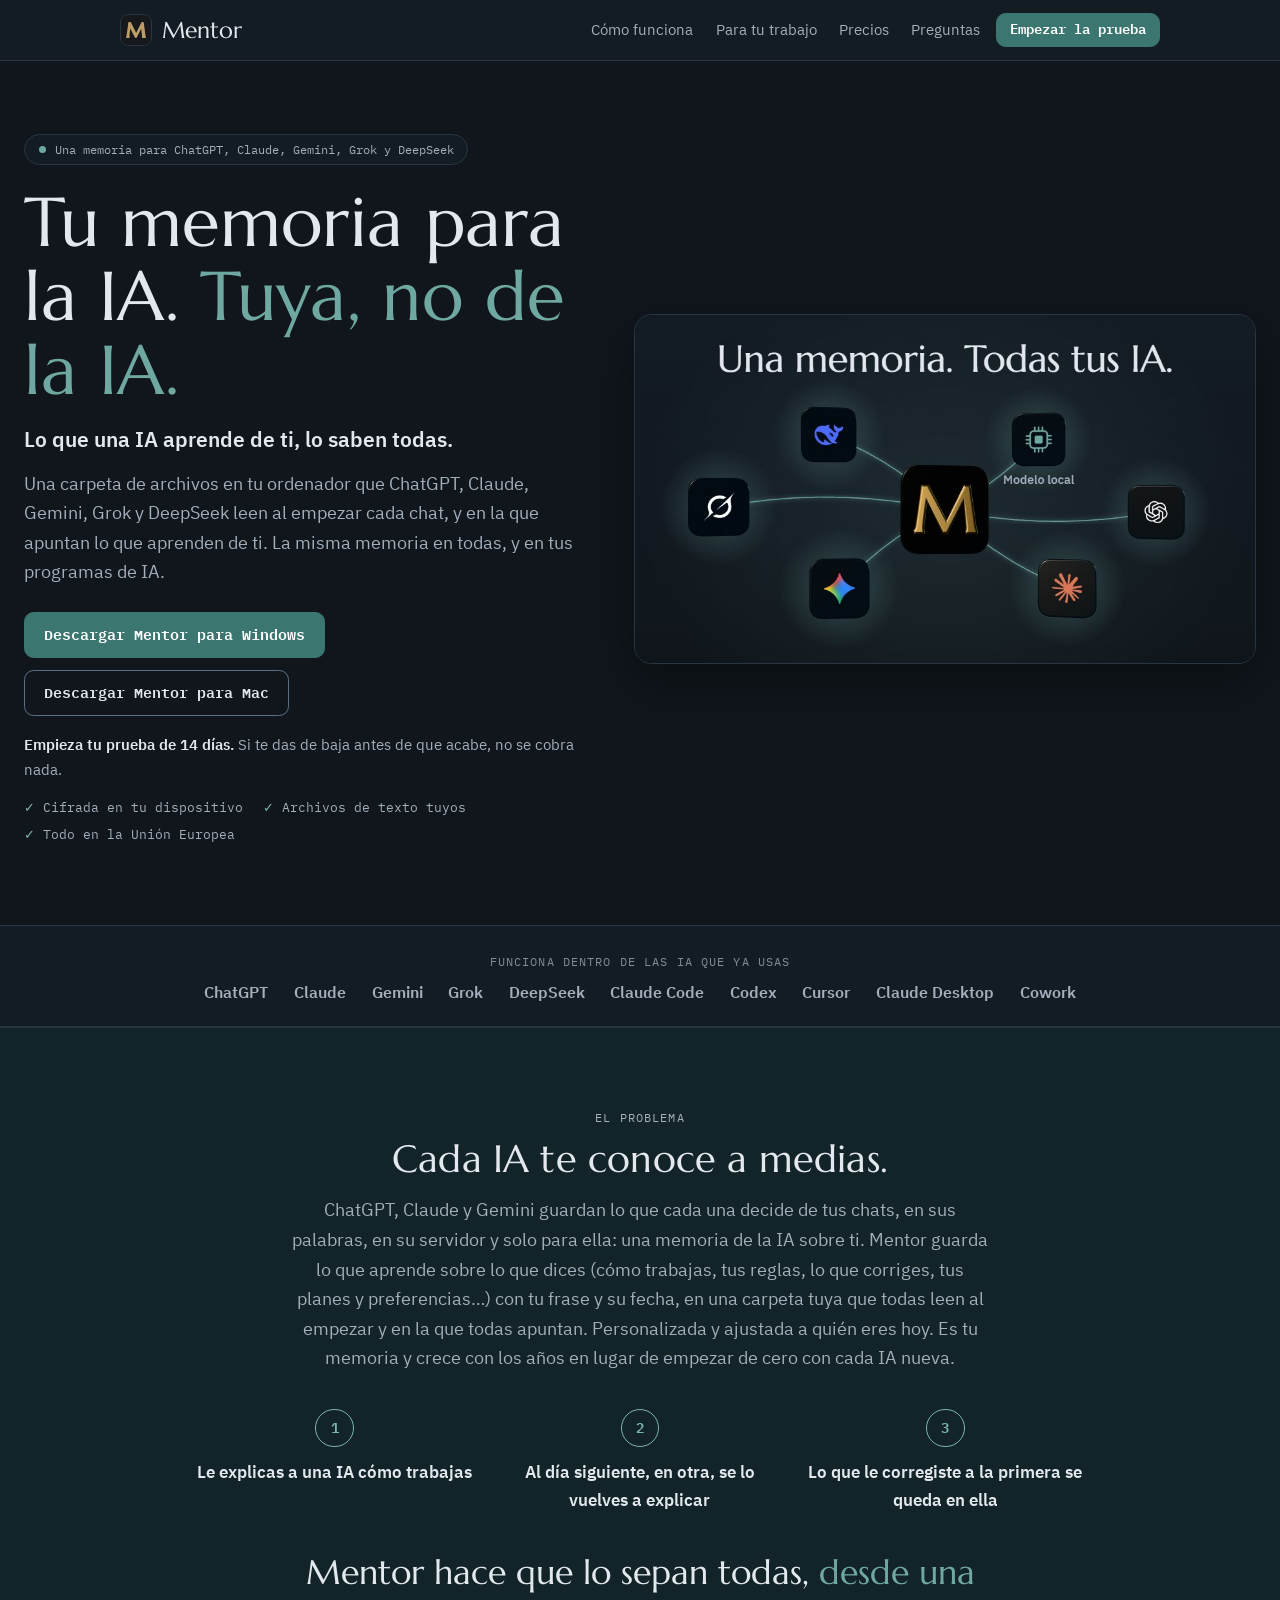
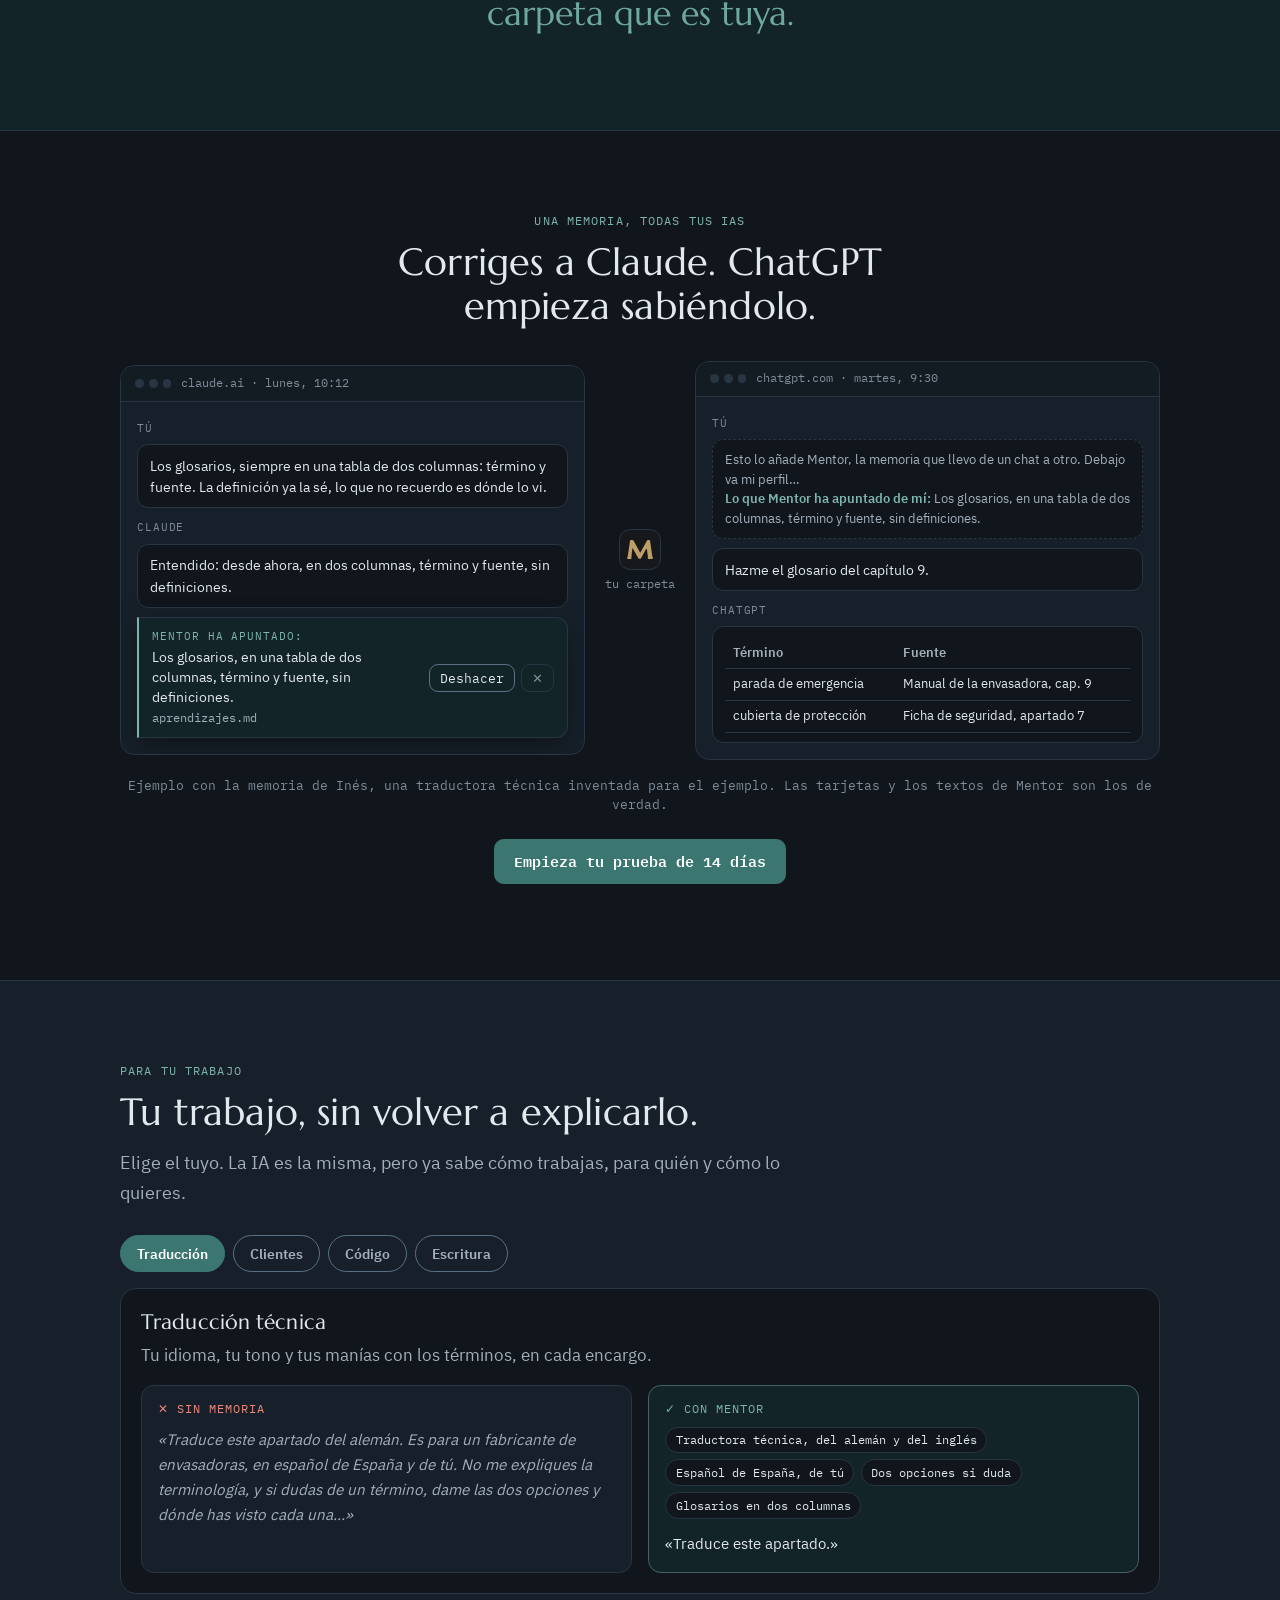
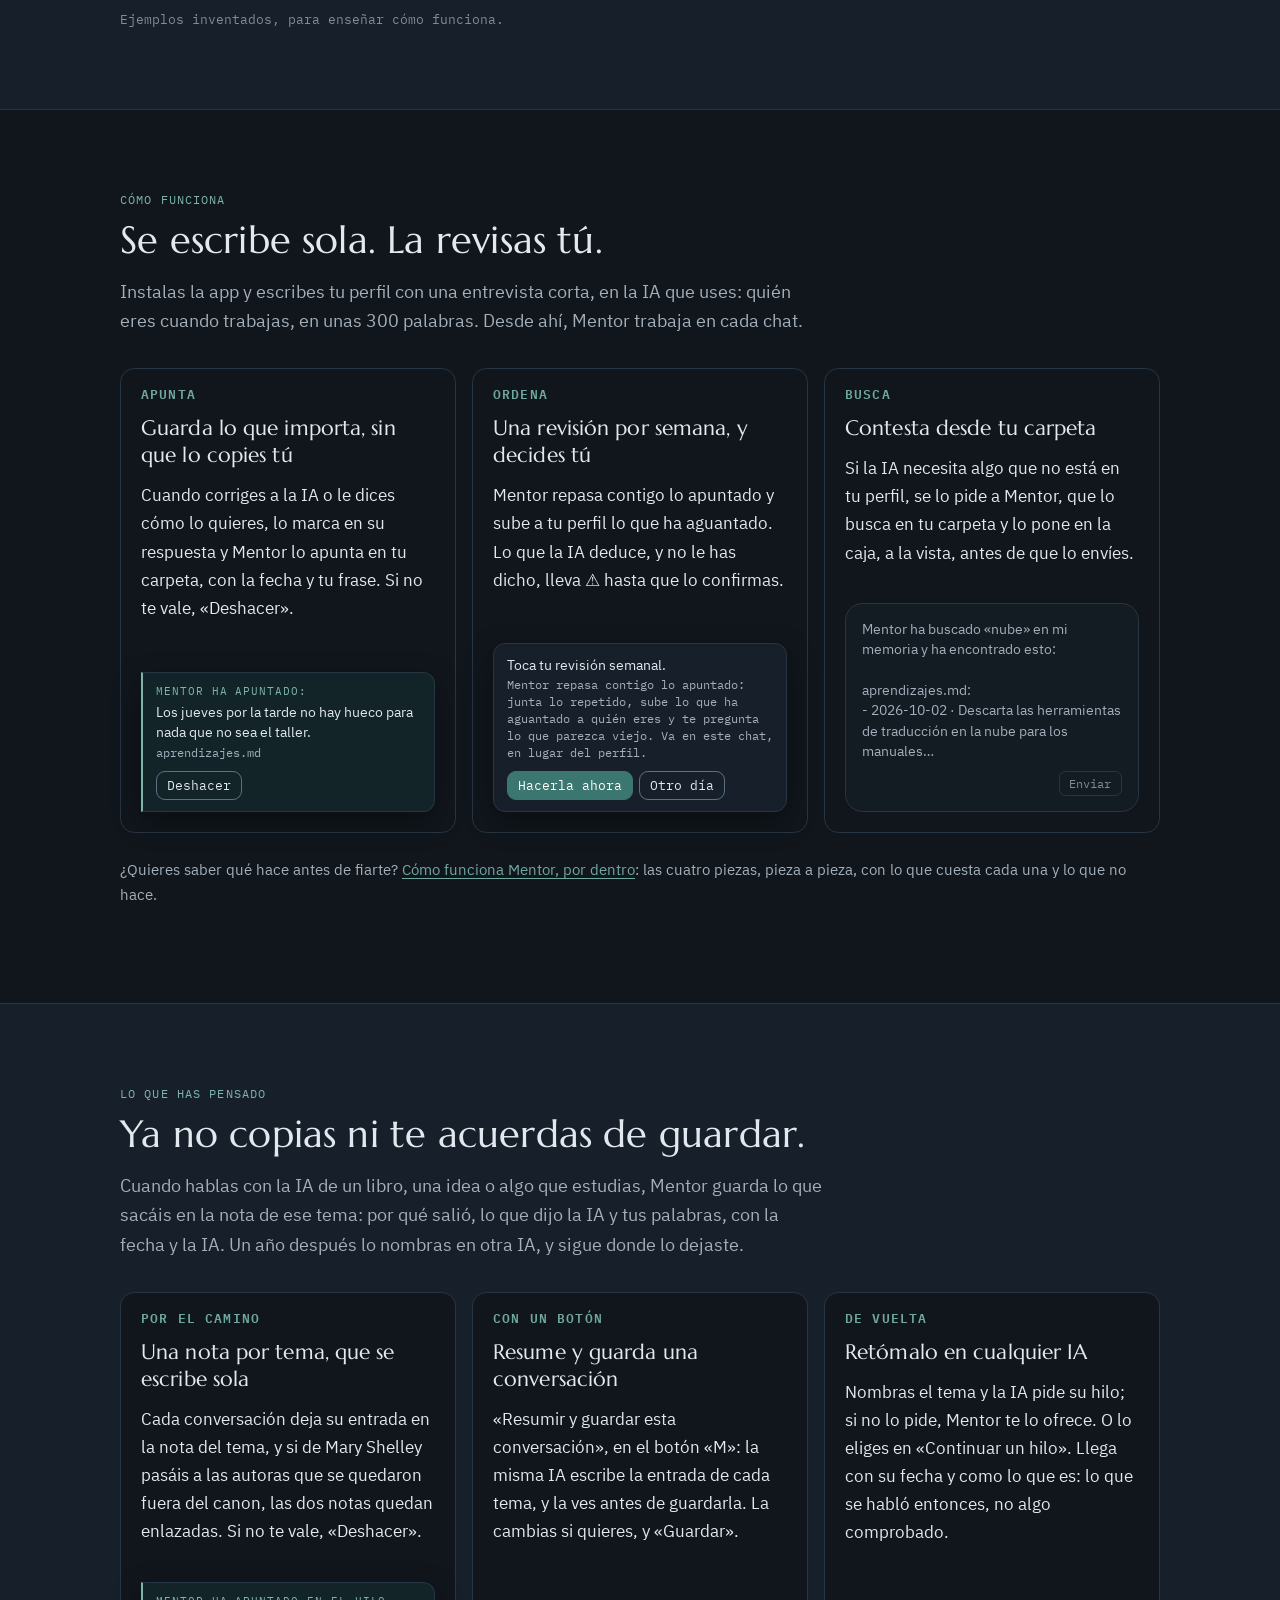
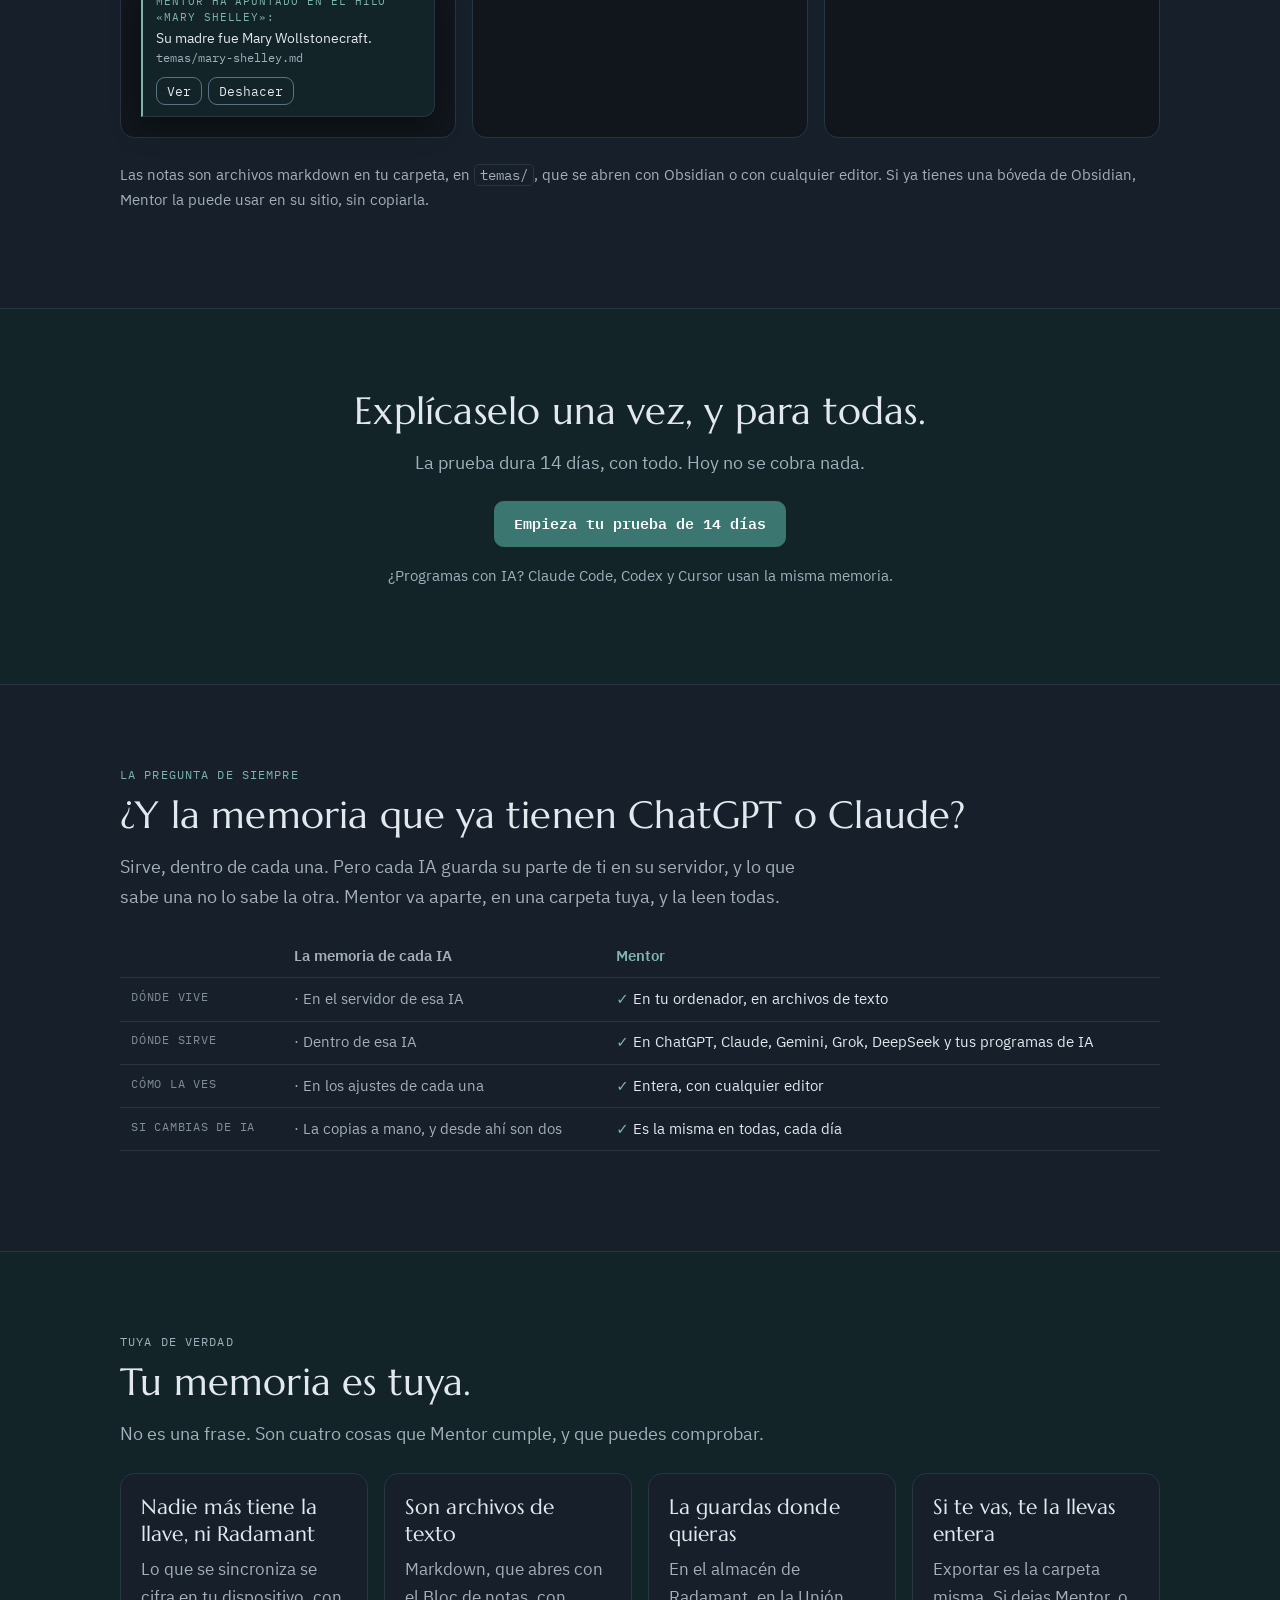
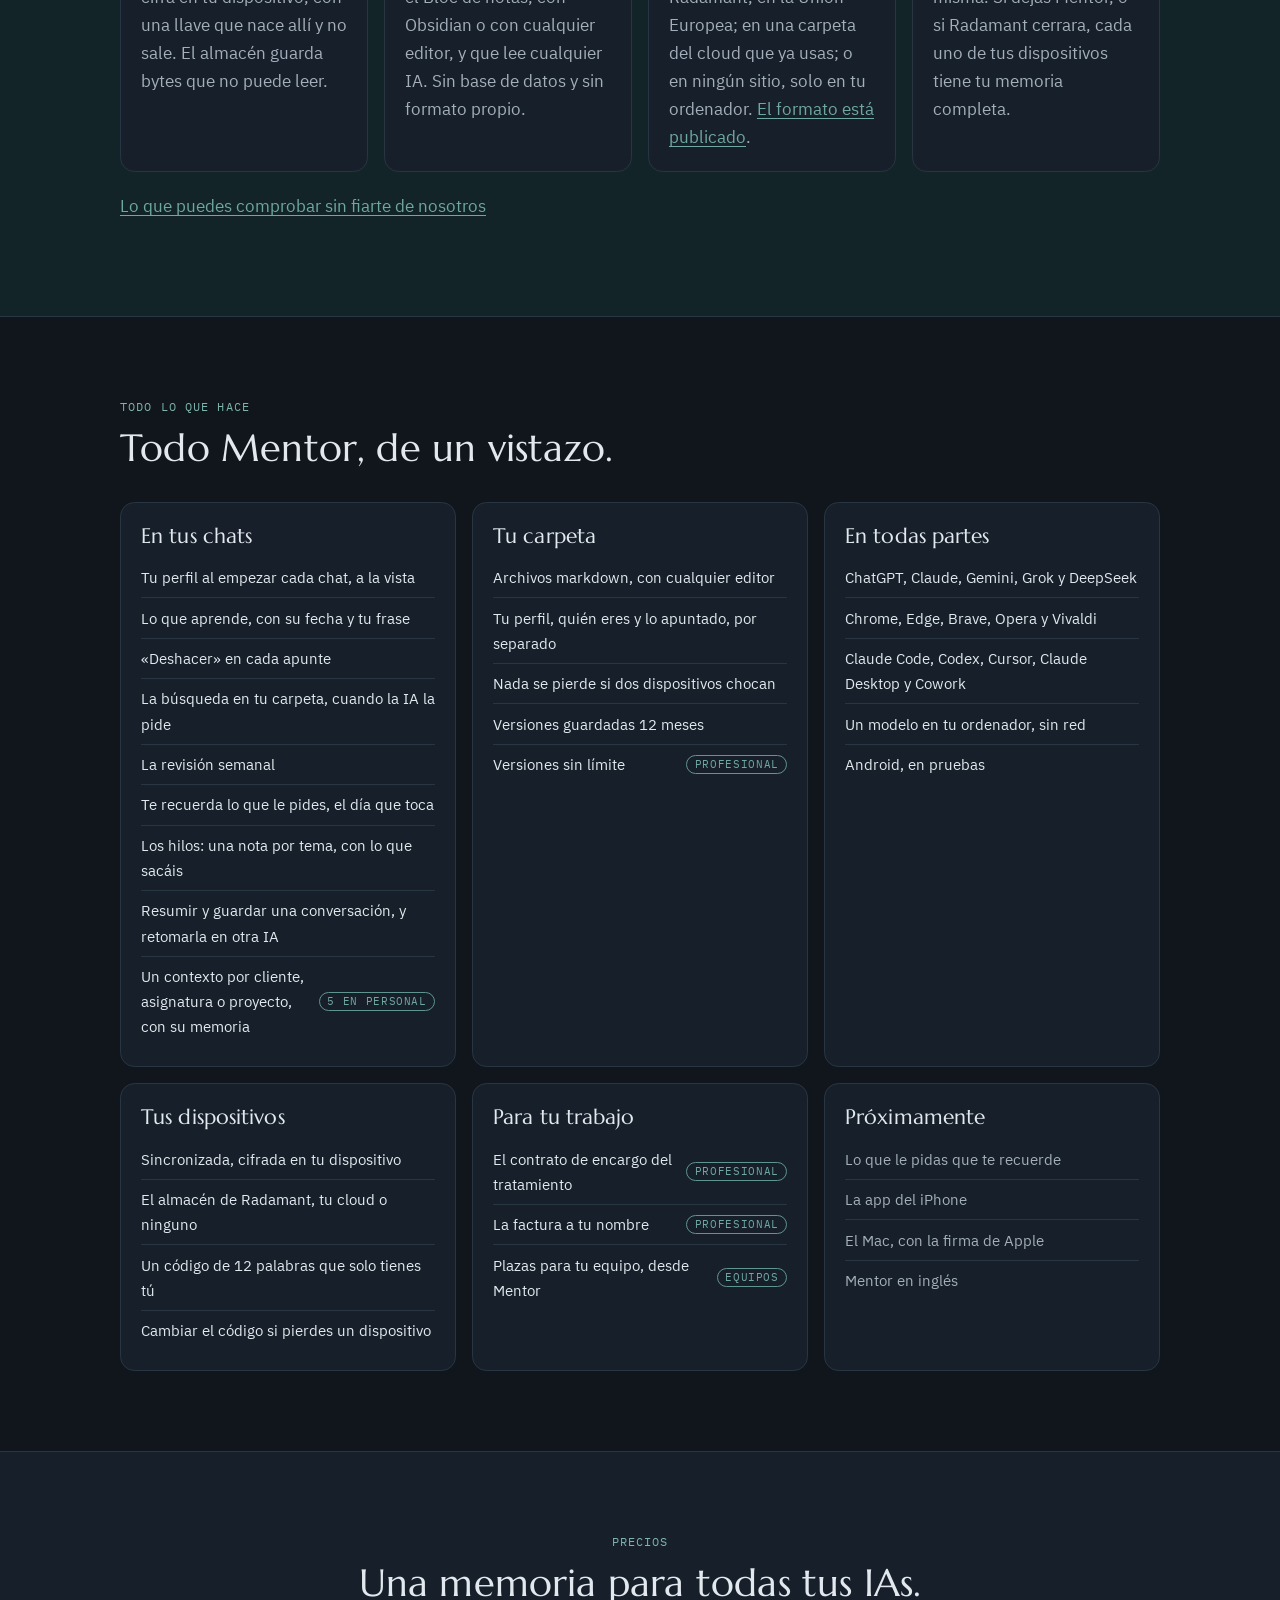
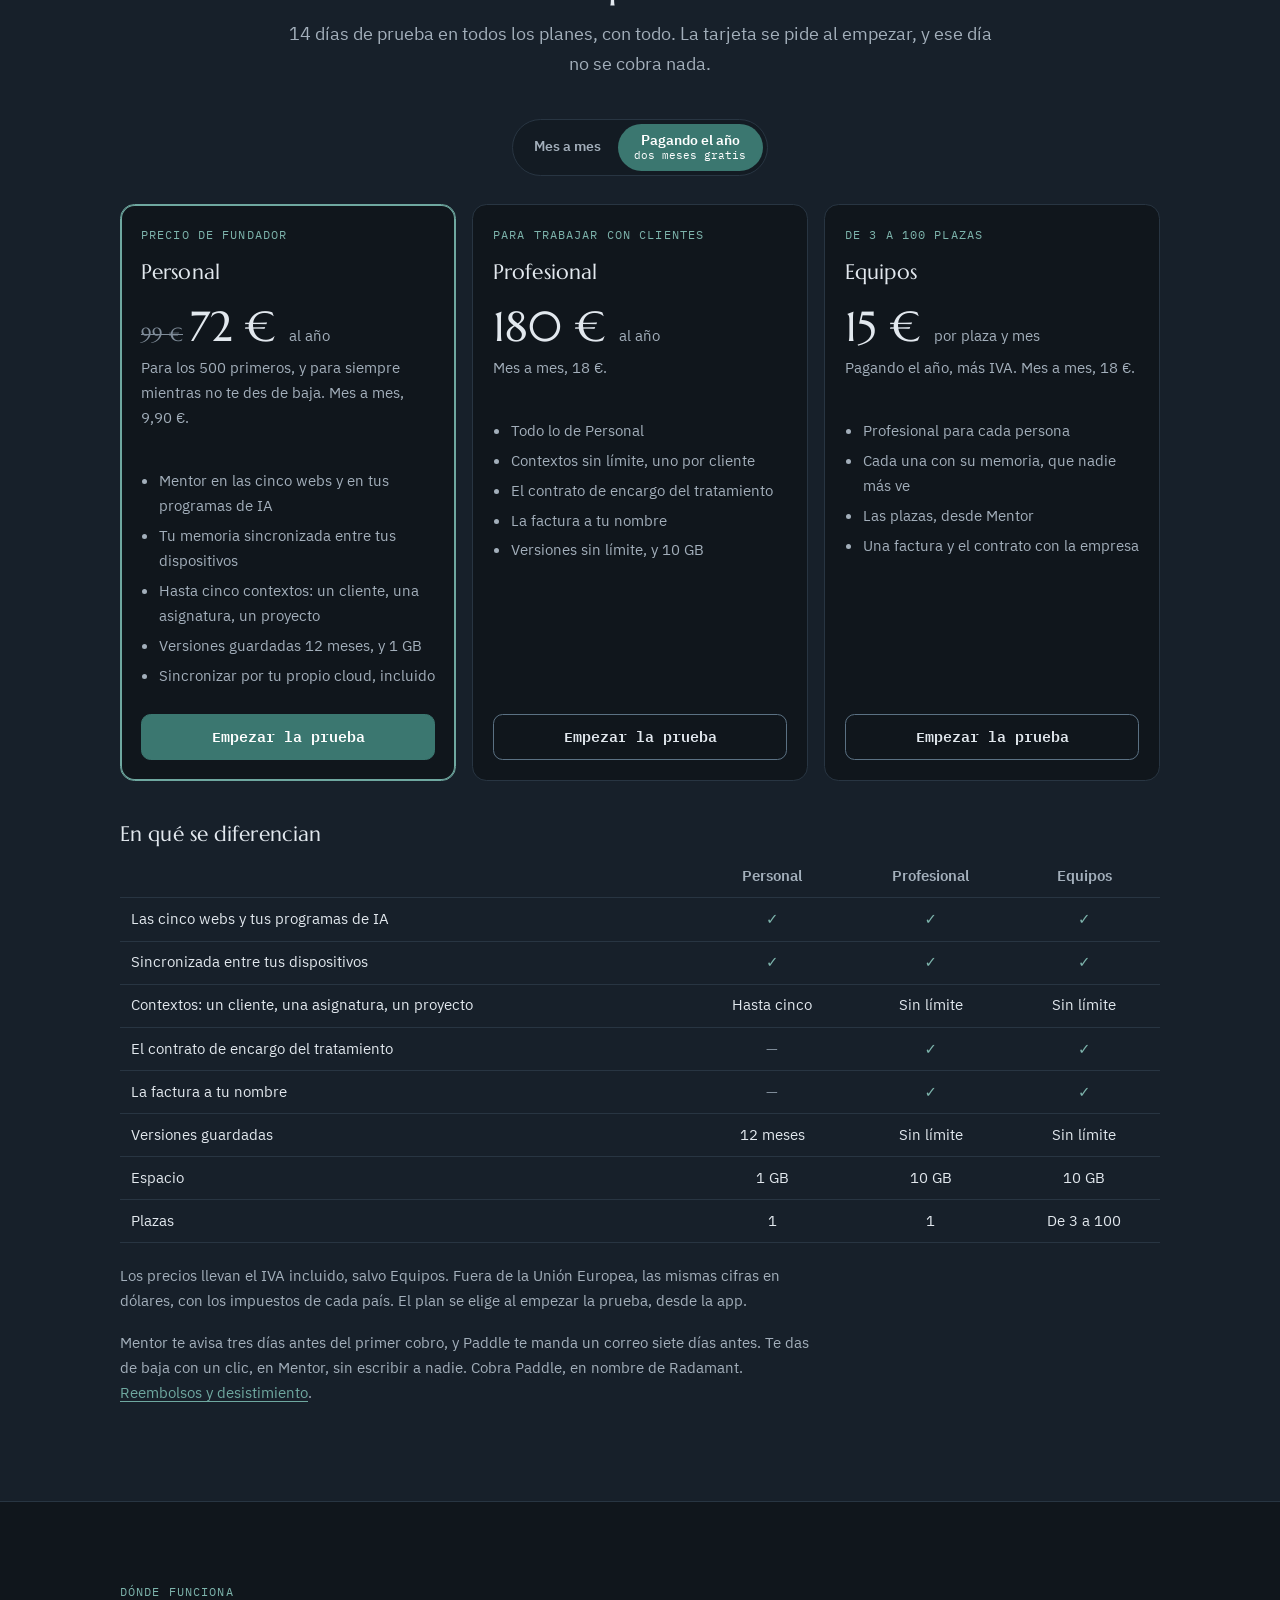
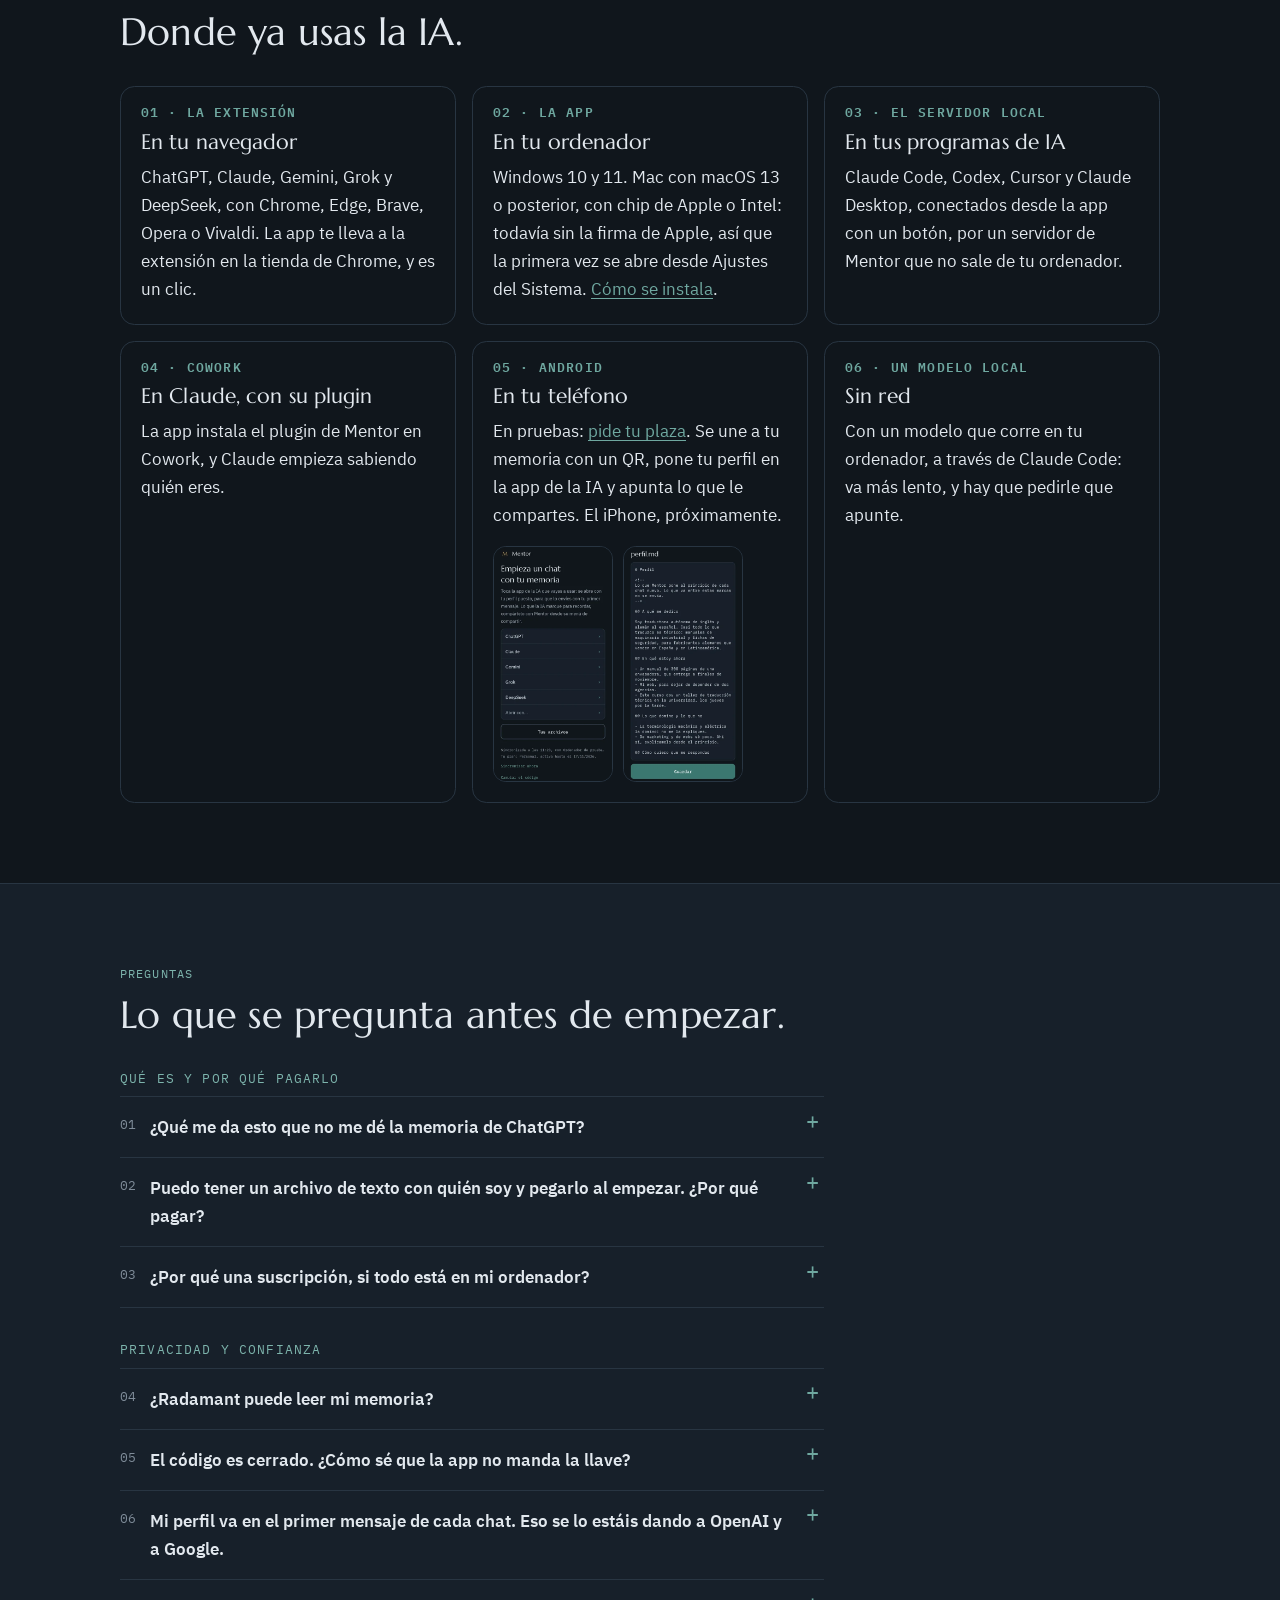
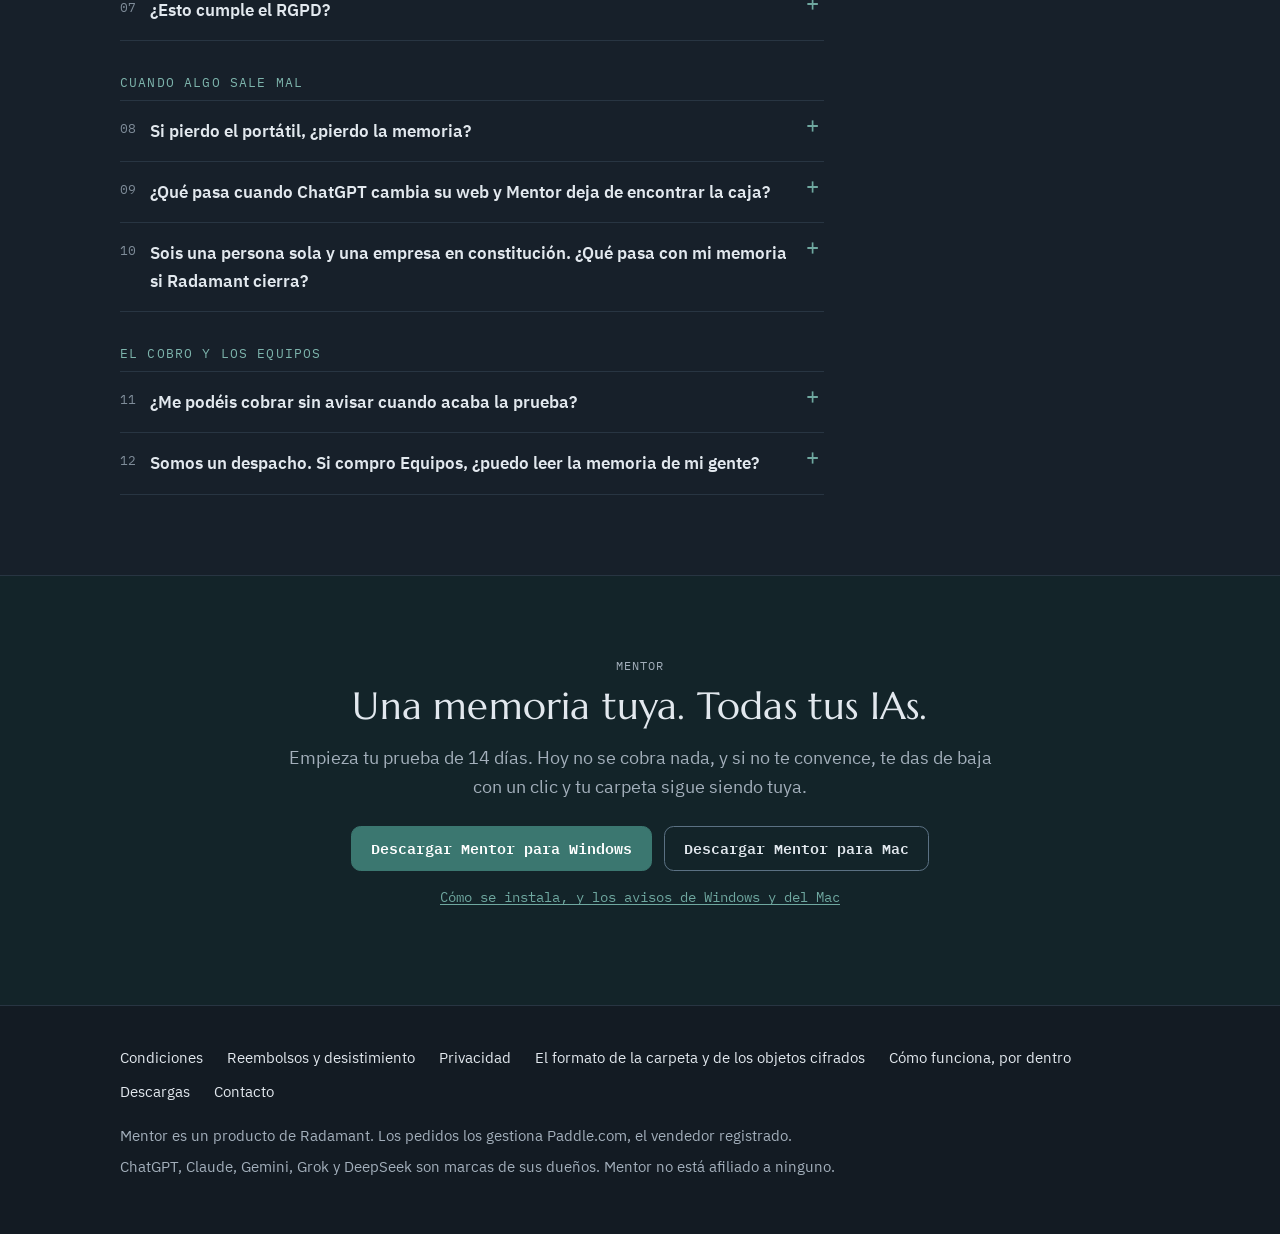
==== commit 5c8f0443: "La página de Mentor, sin «Quién está detrás» Co-Authored-By: Claude Opus 5.5 <noreply@anthropic.com>" ====
--- a/mentor/index.html
+++ b/mentor/index.html
@@ -124,6 +124,15 @@
     .comparacion td:nth-child(2)::before { content: "· "; }
     .comparacion td:nth-child(3)::before { content: "✓ "; color: var(--maquina); }
     .comparacion th:nth-child(3) { color: var(--maquina); }
+    /* En el móvil, la etiqueta en su línea y las dos respuestas debajo, a medias: si no, la etiqueta, que no se parte, deja dos columnas de una palabra. */
+    @media (max-width: 40rem) {
+      .comparacion, .comparacion thead, .comparacion tbody { display: block; }
+      .comparacion tr { display: grid; grid-template-columns: 1fr 1fr; column-gap: 1rem; border-bottom: 1px solid var(--linea); }
+      .comparacion th, .comparacion td { border-bottom: 0; padding: .35rem 0; }
+      .comparacion th:first-child { display: none; }
+      .comparacion td:first-child { grid-column: 1 / -1; white-space: normal; padding: .9rem 0 .1rem; }
+      .comparacion tbody tr { padding-bottom: .6rem; }
+    }
 
     /* Todo lo que hace. */
     .inventario { display: grid; gap: 1rem; margin-top: 2rem; }
@@ -663,17 +672,6 @@
             <p>No. Cada persona tiene su propia memoria, con su llave; quien compra las plazas ve identificadores, invita y quita plazas, y nada más. Si alguien se va, se lleva su memoria.</p>
           </details>
         </div>
-      </div></div>
-    </section>
-
-    <section class="seccion">
-      <div class="contenedor"><div class="estrecho">
-        <p class="etiqueta">Quién está detrás</p>
-        <h2>Radamant, desde España.</h2>
-        <p>Mentor es el primer producto de Radamant, una empresa española en constitución que aplica y audita soluciones de inteligencia artificial éticas y conformes con la normativa europea. Lo ha hecho quien se dedica a mirar si la IA se usa bien.</p>
-        <p>Detrás está Salva, que fundó Radamant.</p>
-        <p class="nota">Radamant no certifica nada, y nada de lo que hay en esta página es asesoramiento jurídico.</p>
-        <p>Escríbenos a <a href="mailto:contacto@radamant.es">contacto@radamant.es</a>.</p>
       </div></div>
     </section>
 
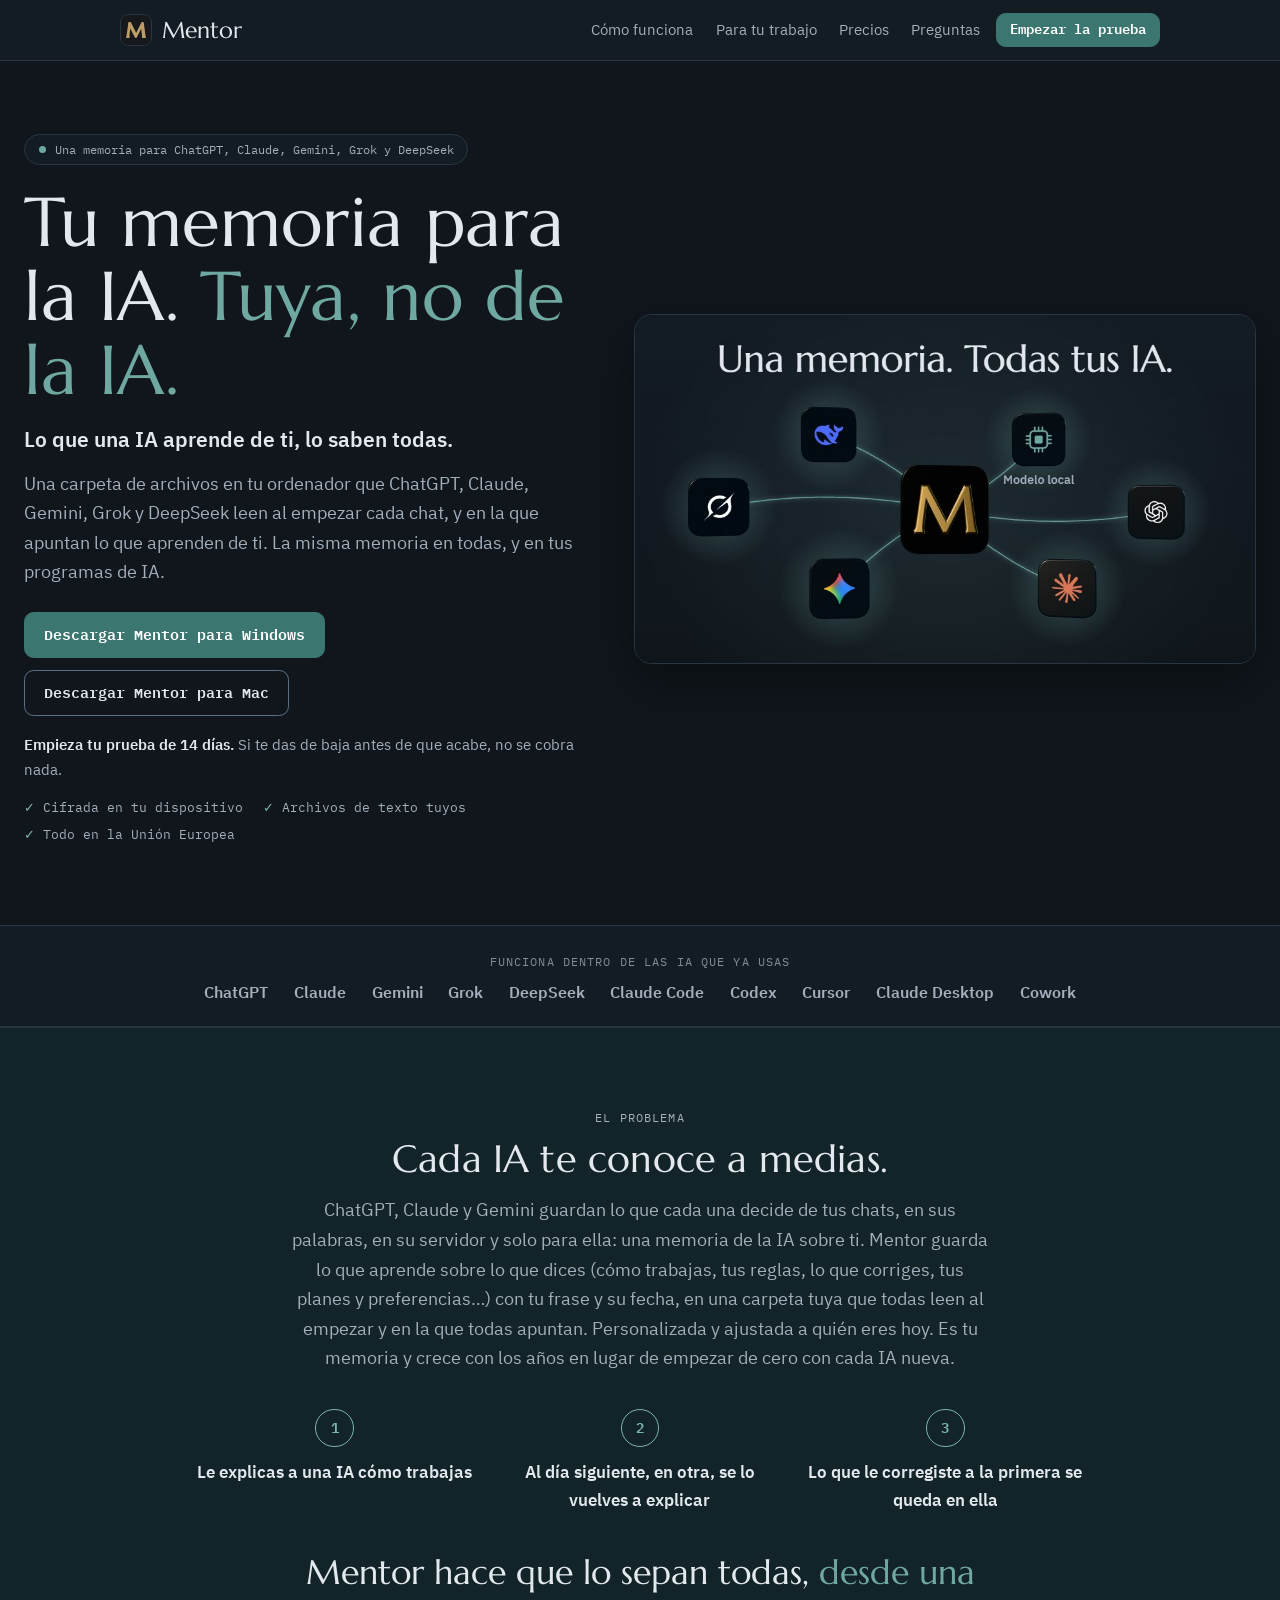
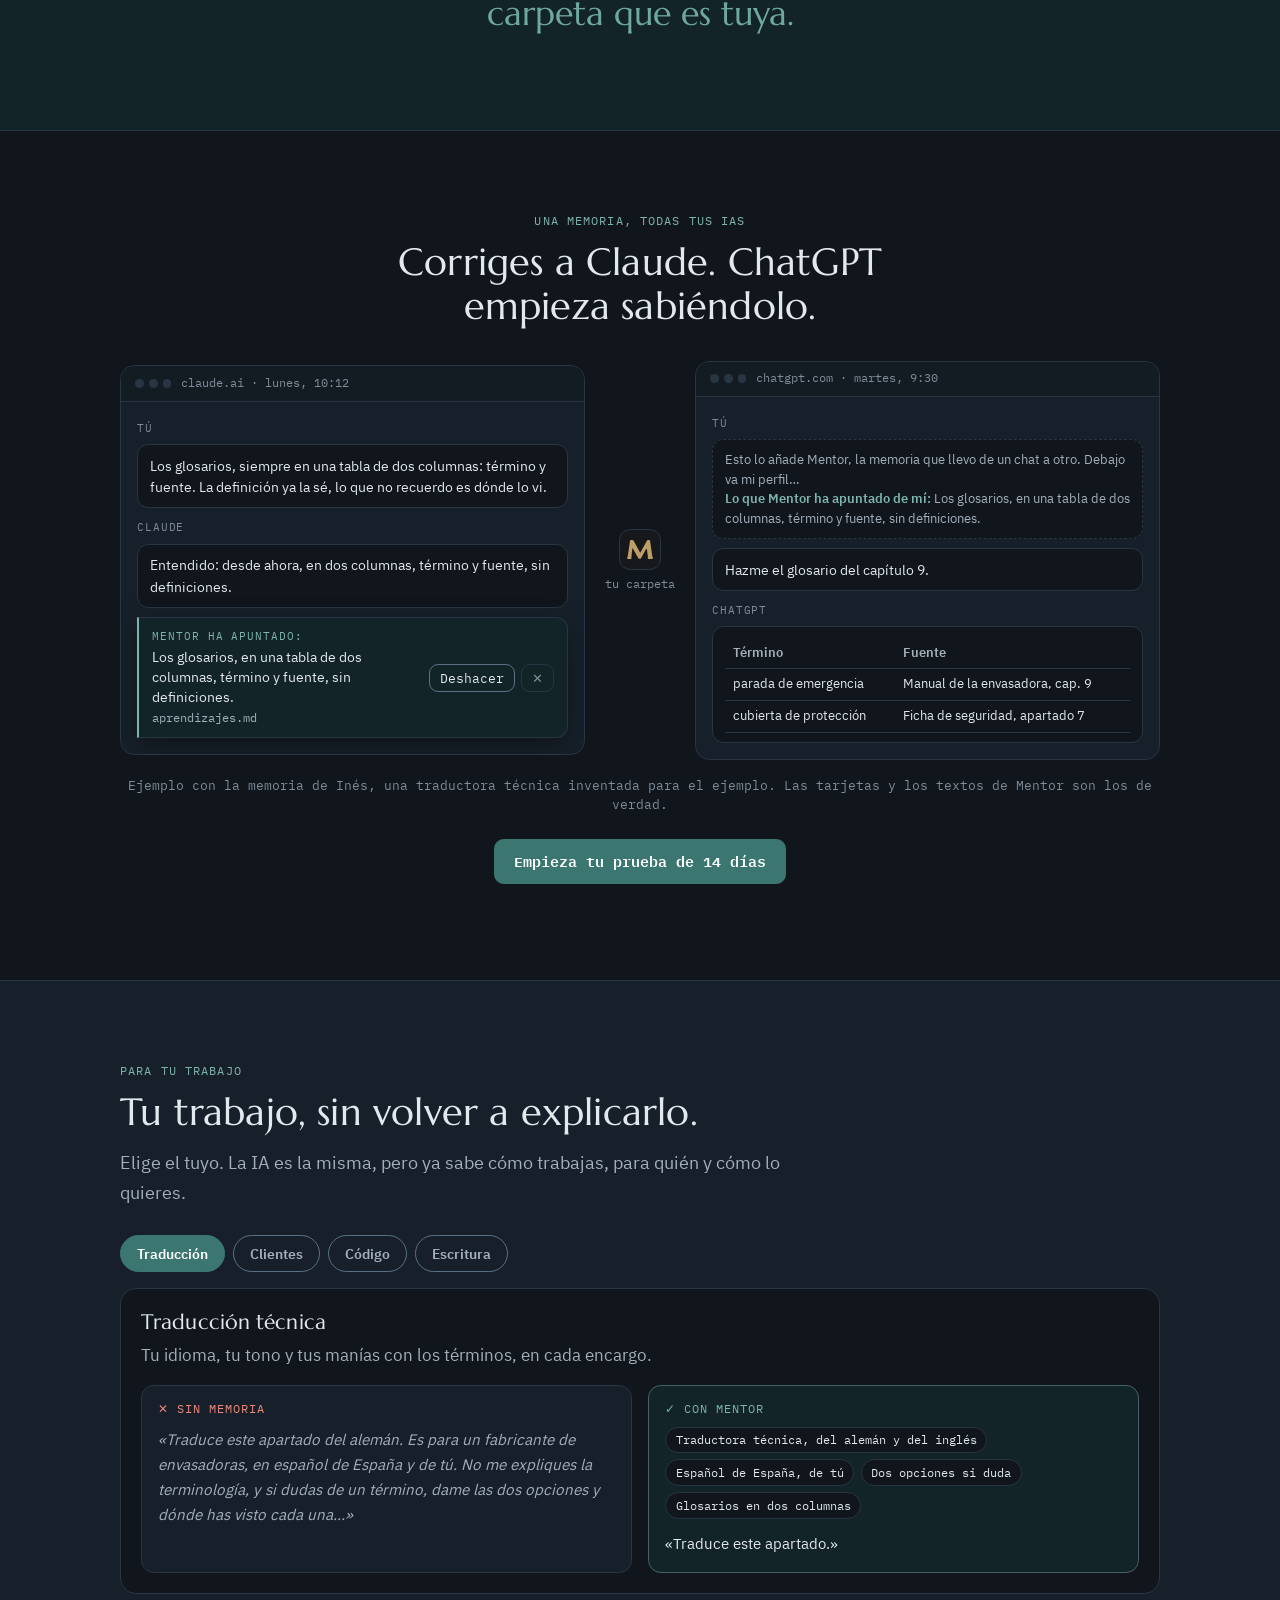
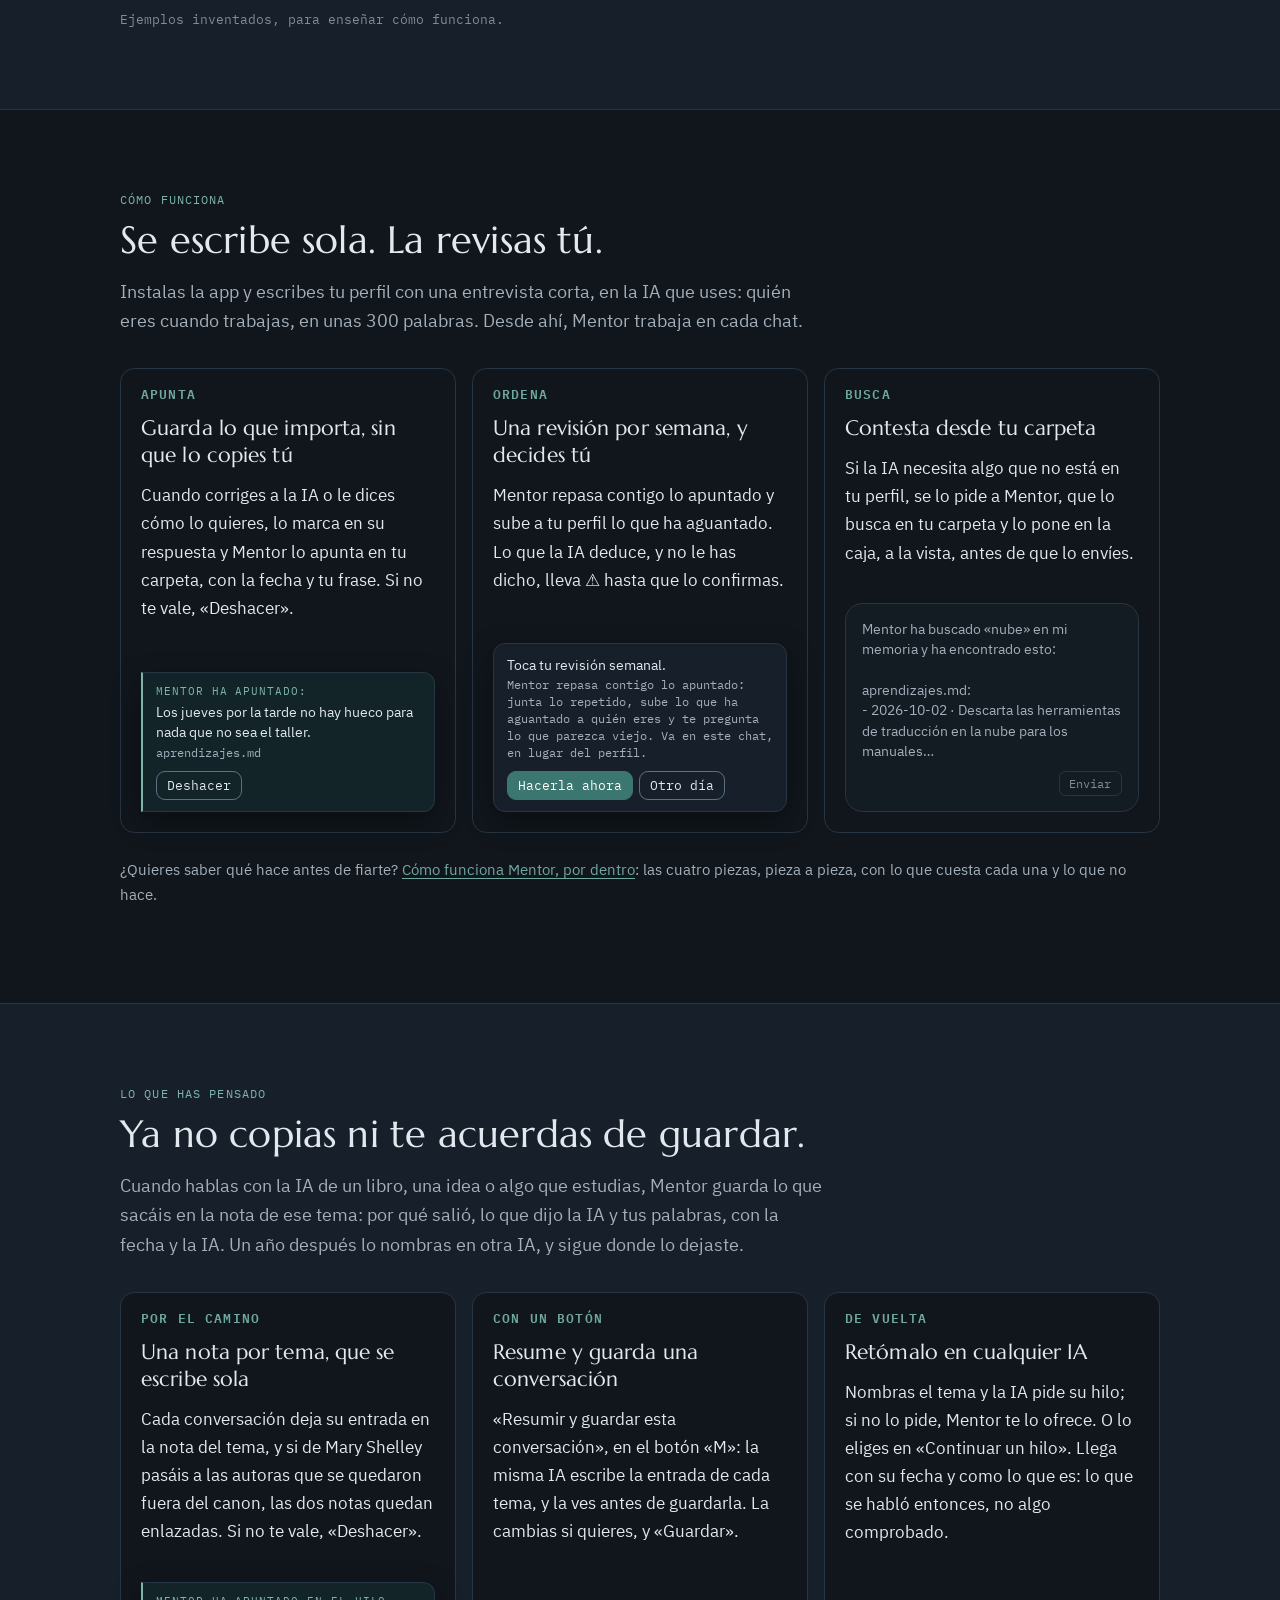
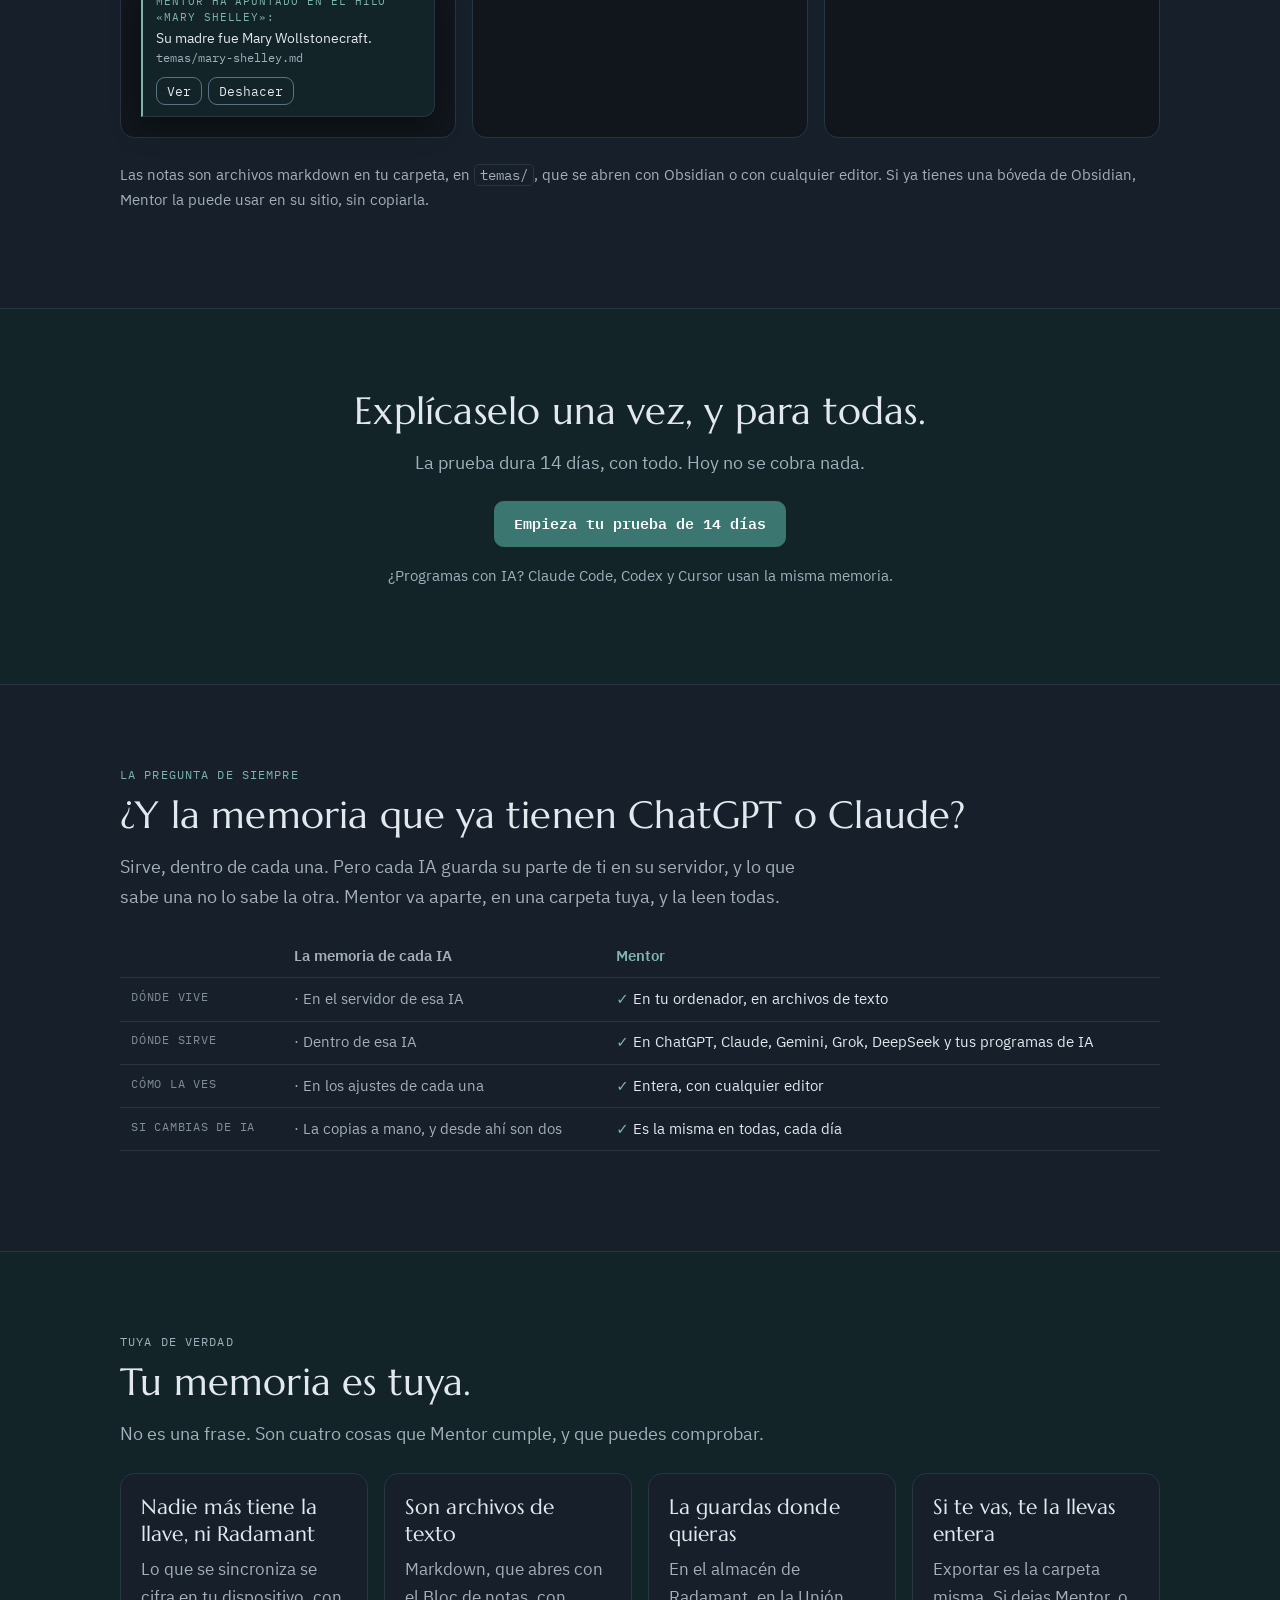
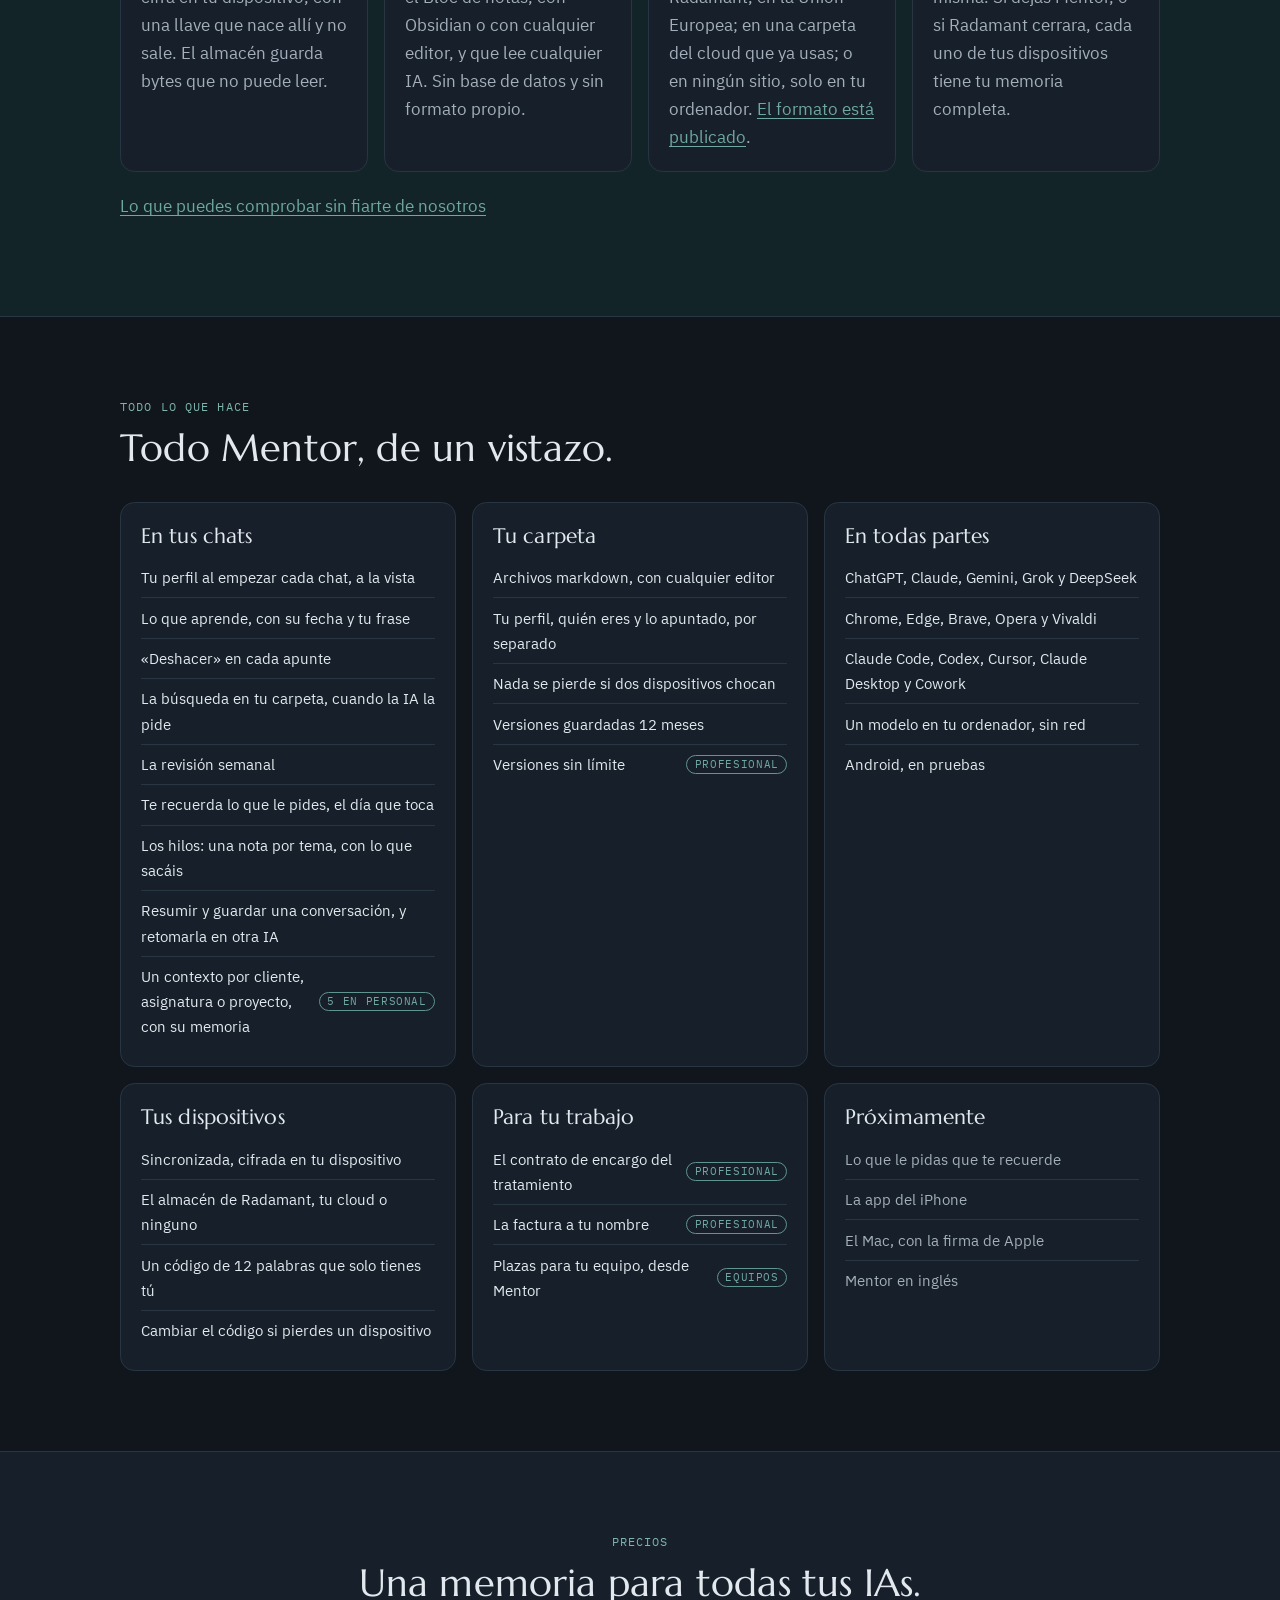
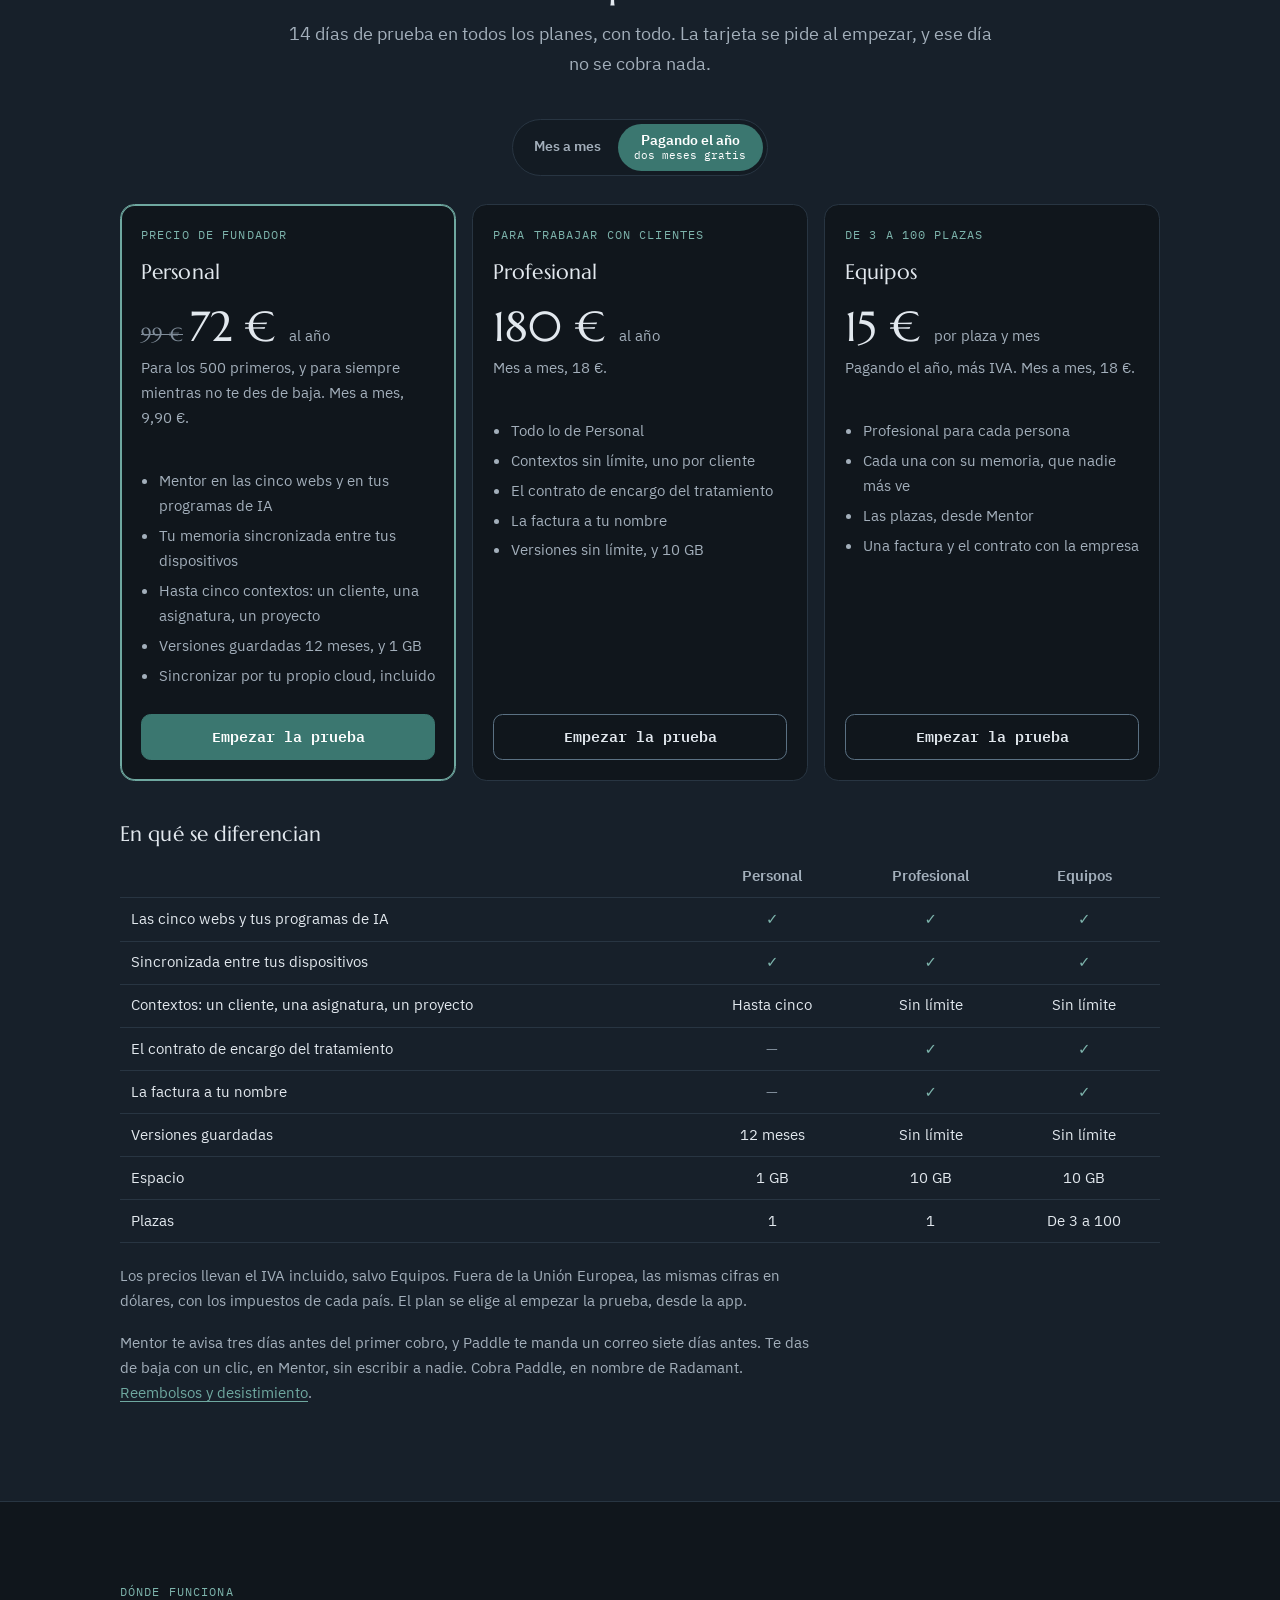
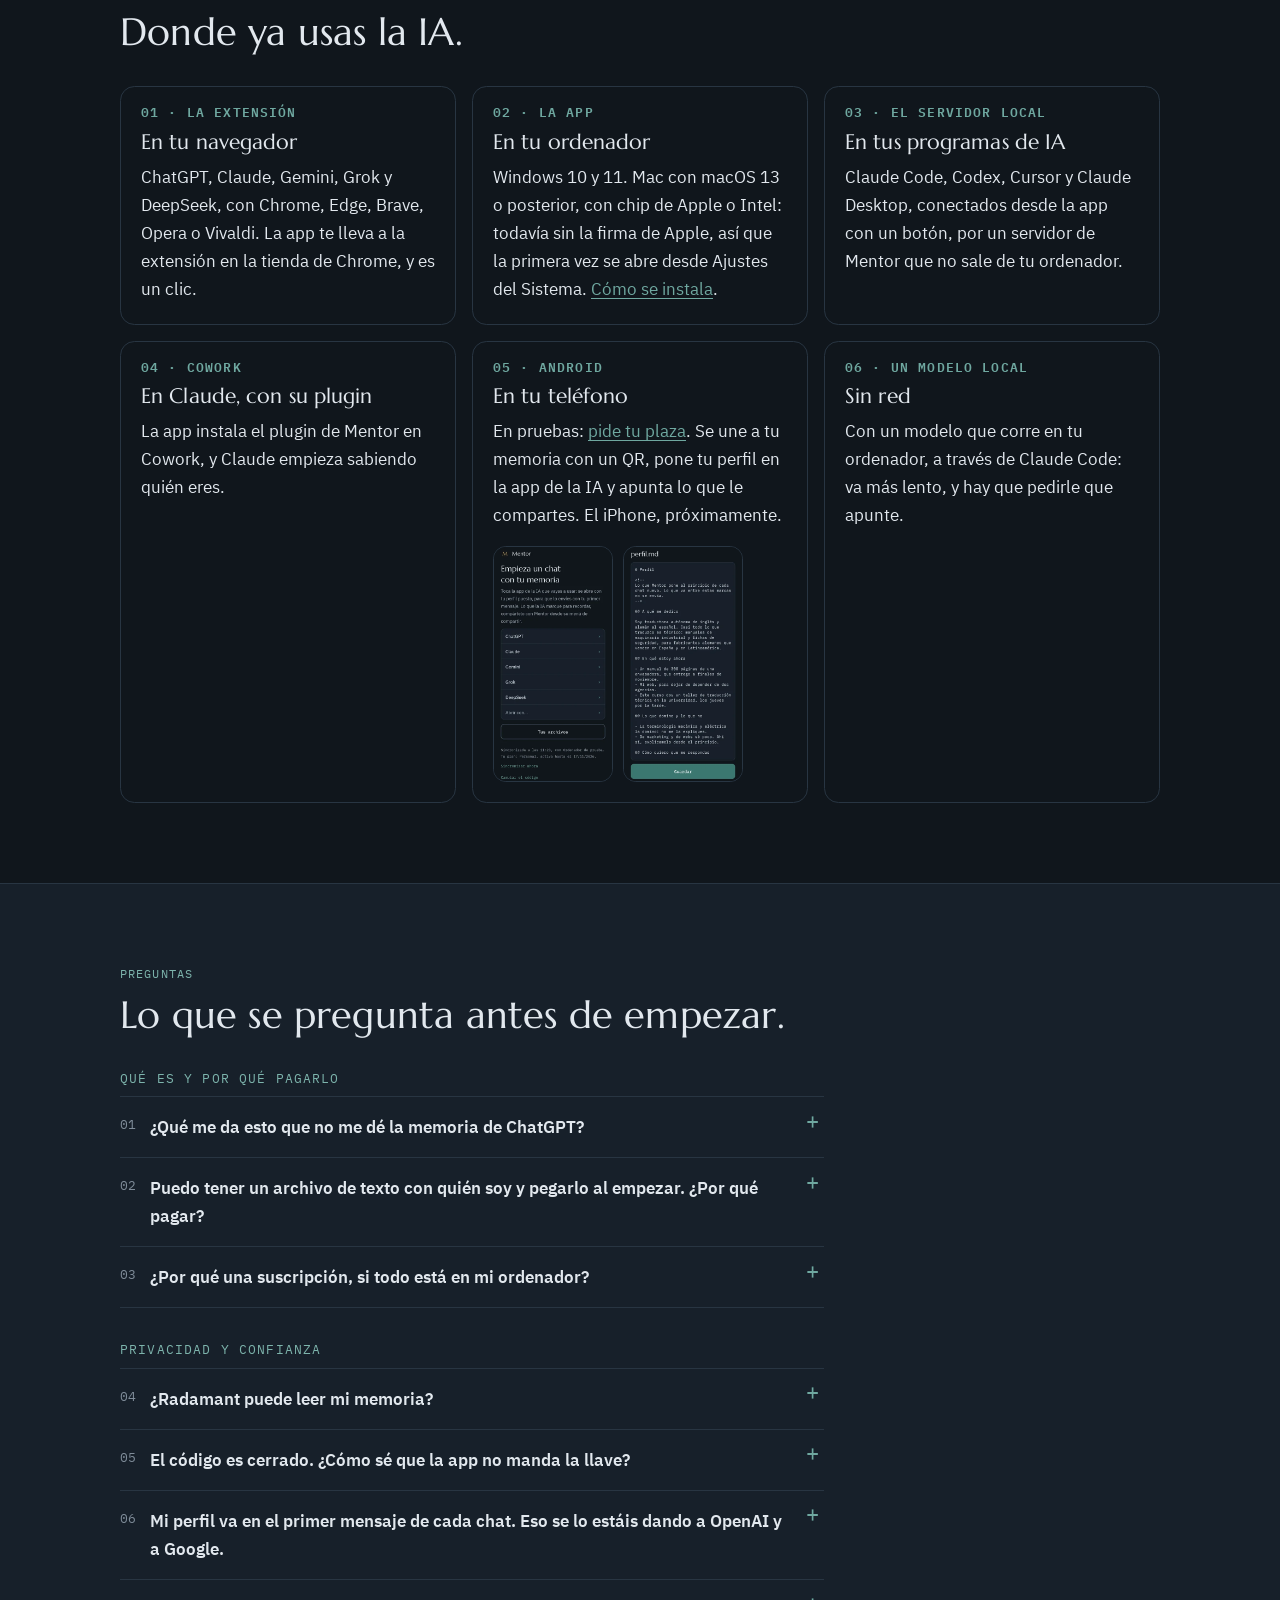
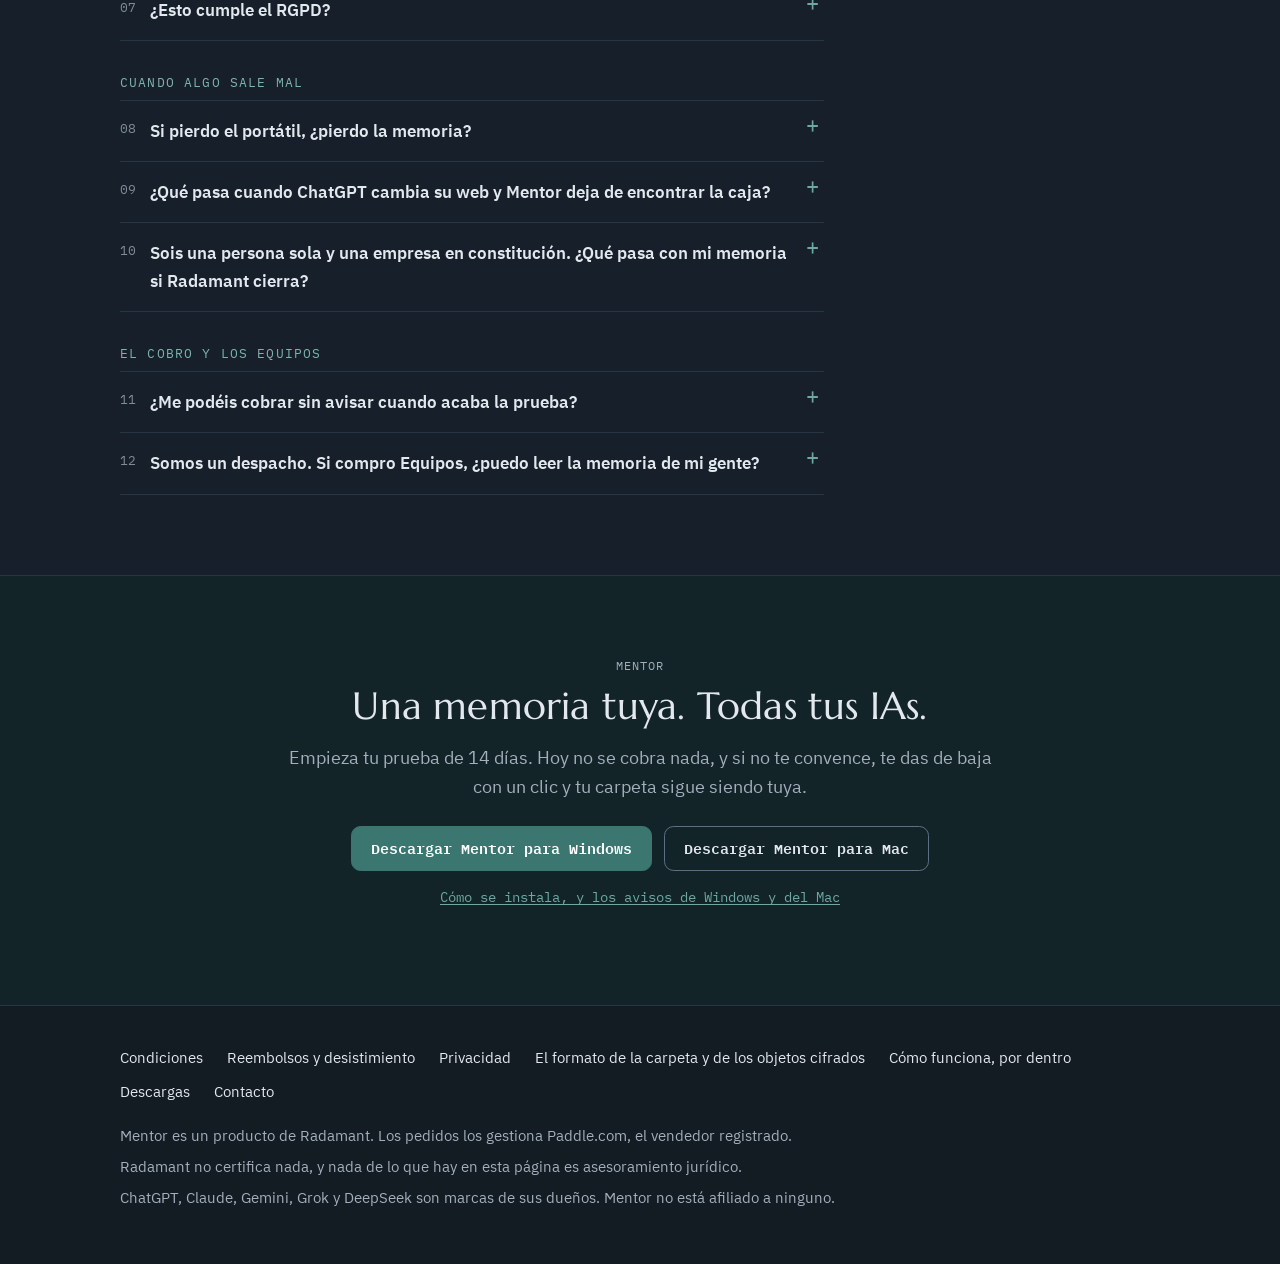
==== commit fe01050c: "index.html: el pie dice que Radamant no certifica ni asesora Co-Authored-By: Claude Opus 5.5 <norepl" ====
--- a/mentor/index.html
+++ b/mentor/index.html
@@ -702,6 +702,7 @@
       <a href="mailto:contacto@radamant.es">Contacto</a>
     </nav>
     <p>Mentor es un producto de Radamant. Los pedidos los gestiona Paddle.com, el vendedor registrado.</p>
+    <p>Radamant no certifica nada, y nada de lo que hay en esta página es asesoramiento jurídico.</p>
     <p>ChatGPT, Claude, Gemini, Grok y DeepSeek son marcas de sus dueños. Mentor no está afiliado a ninguno.</p>
   </div>
 </footer>
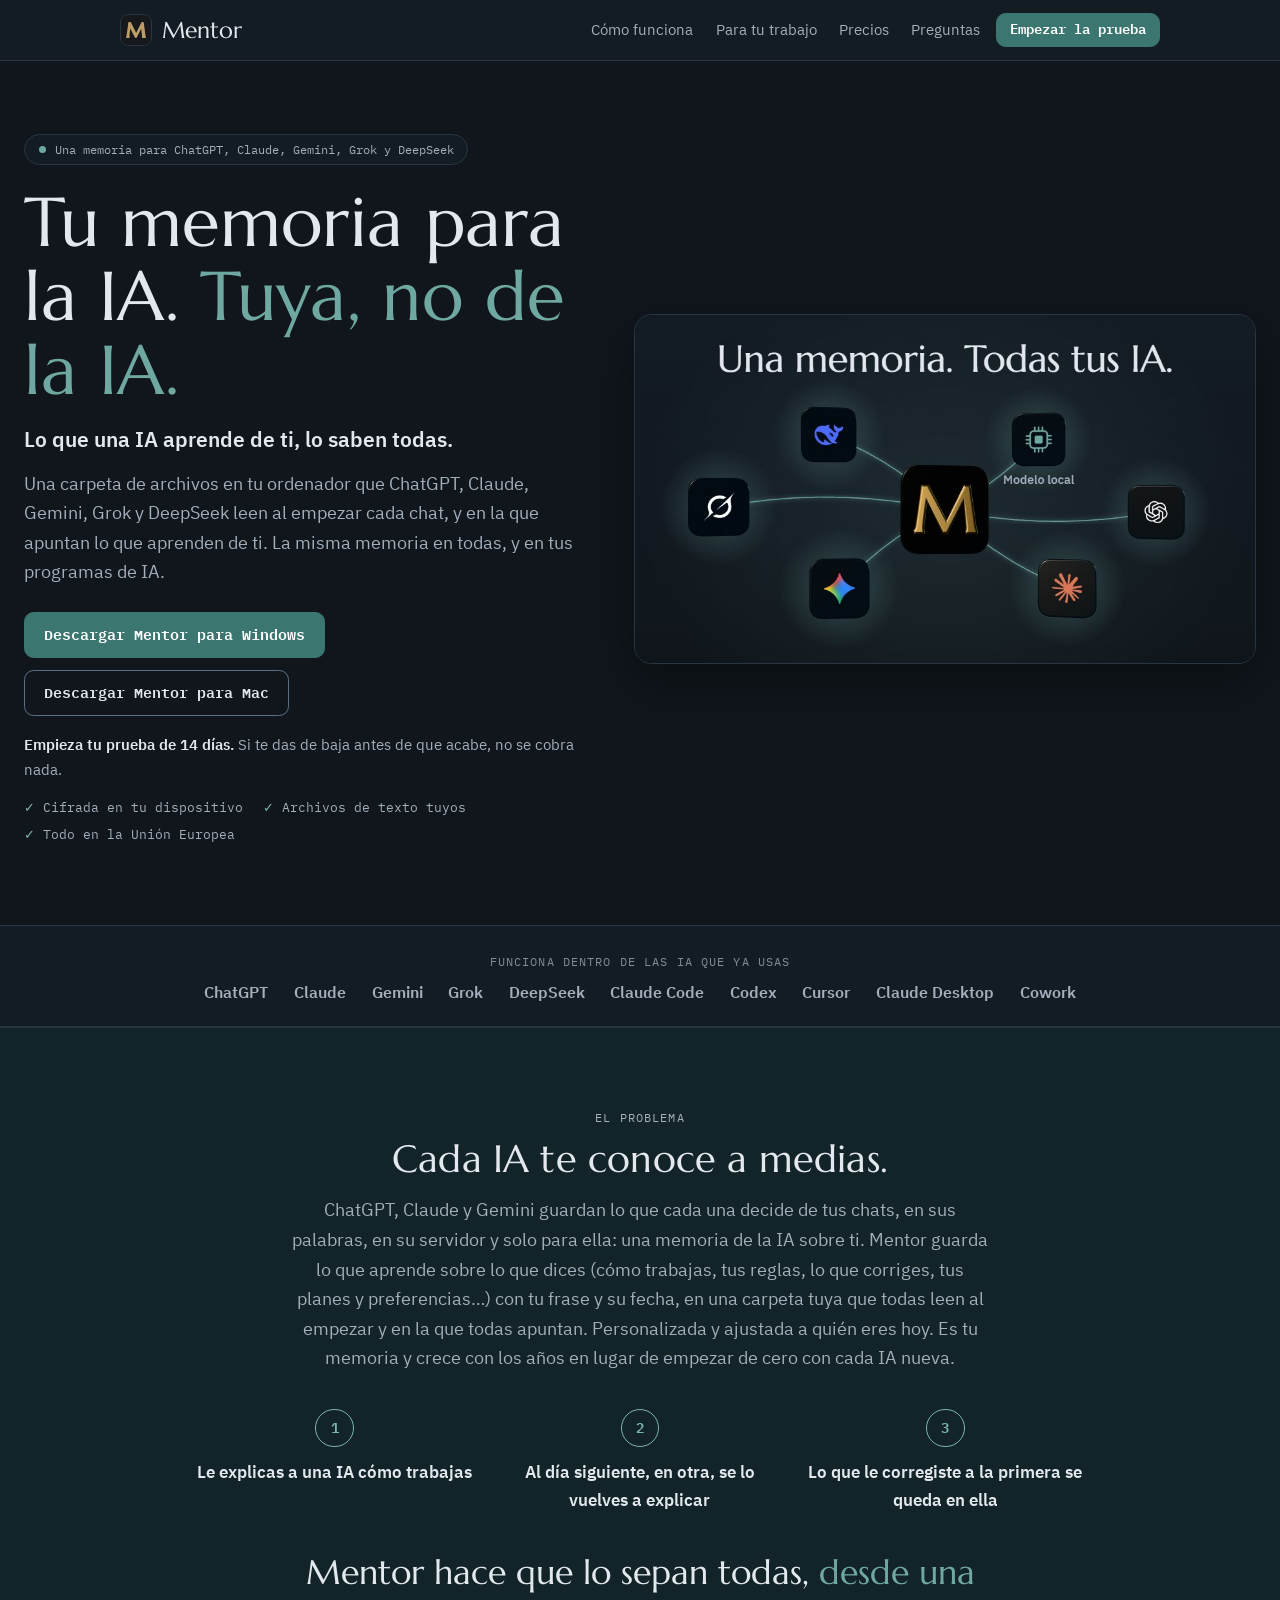
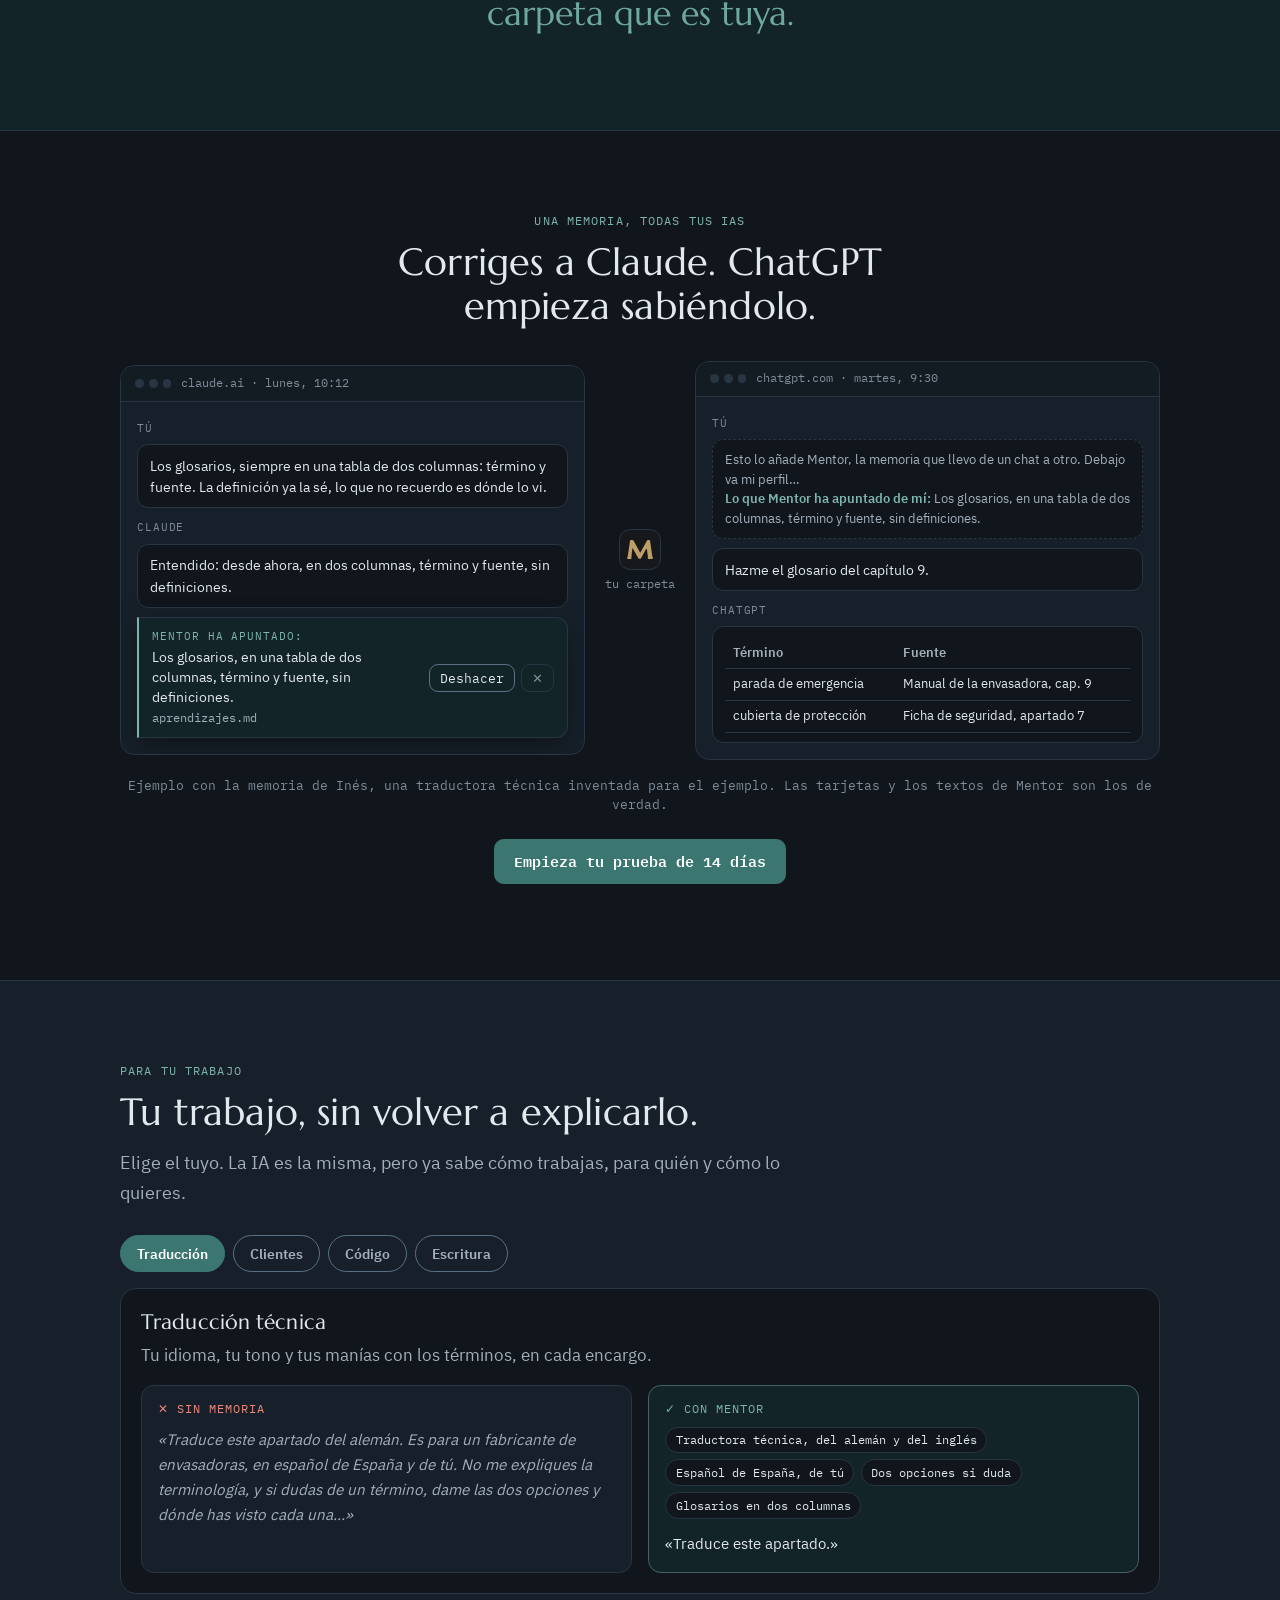
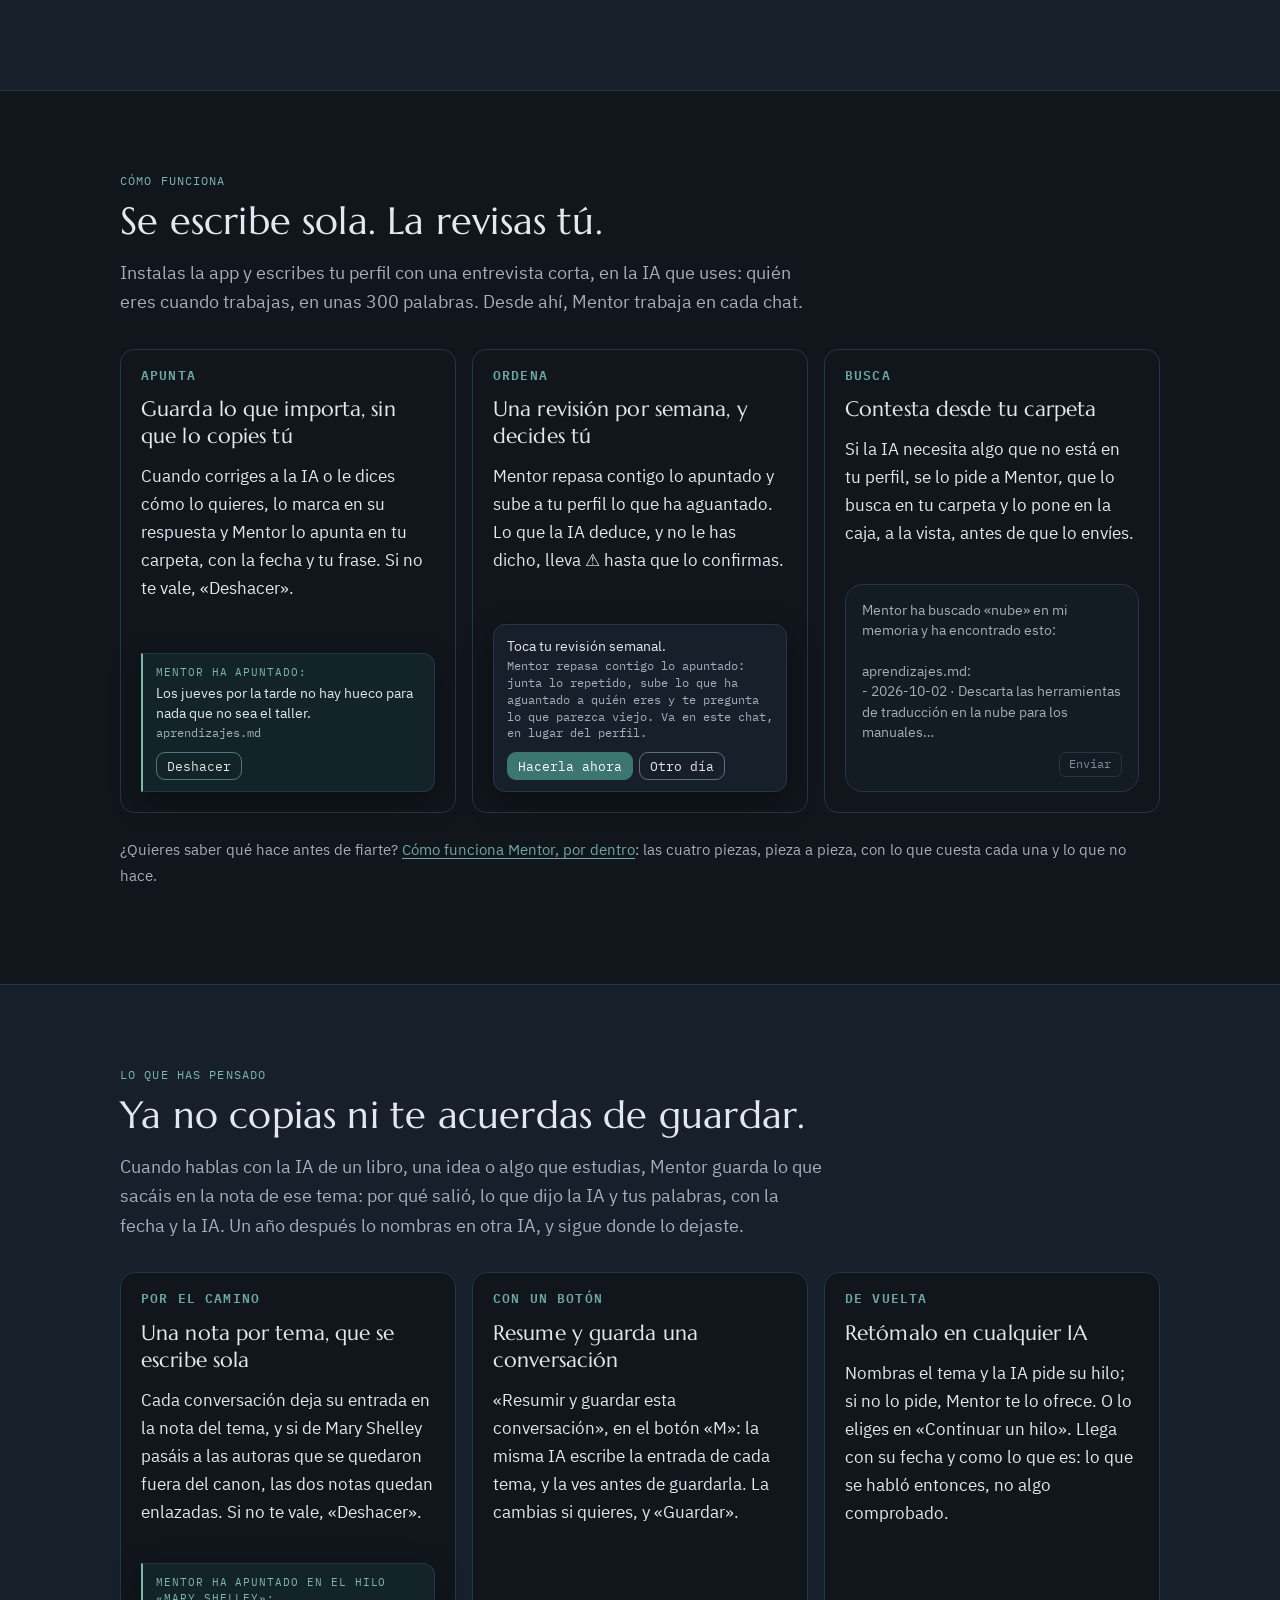
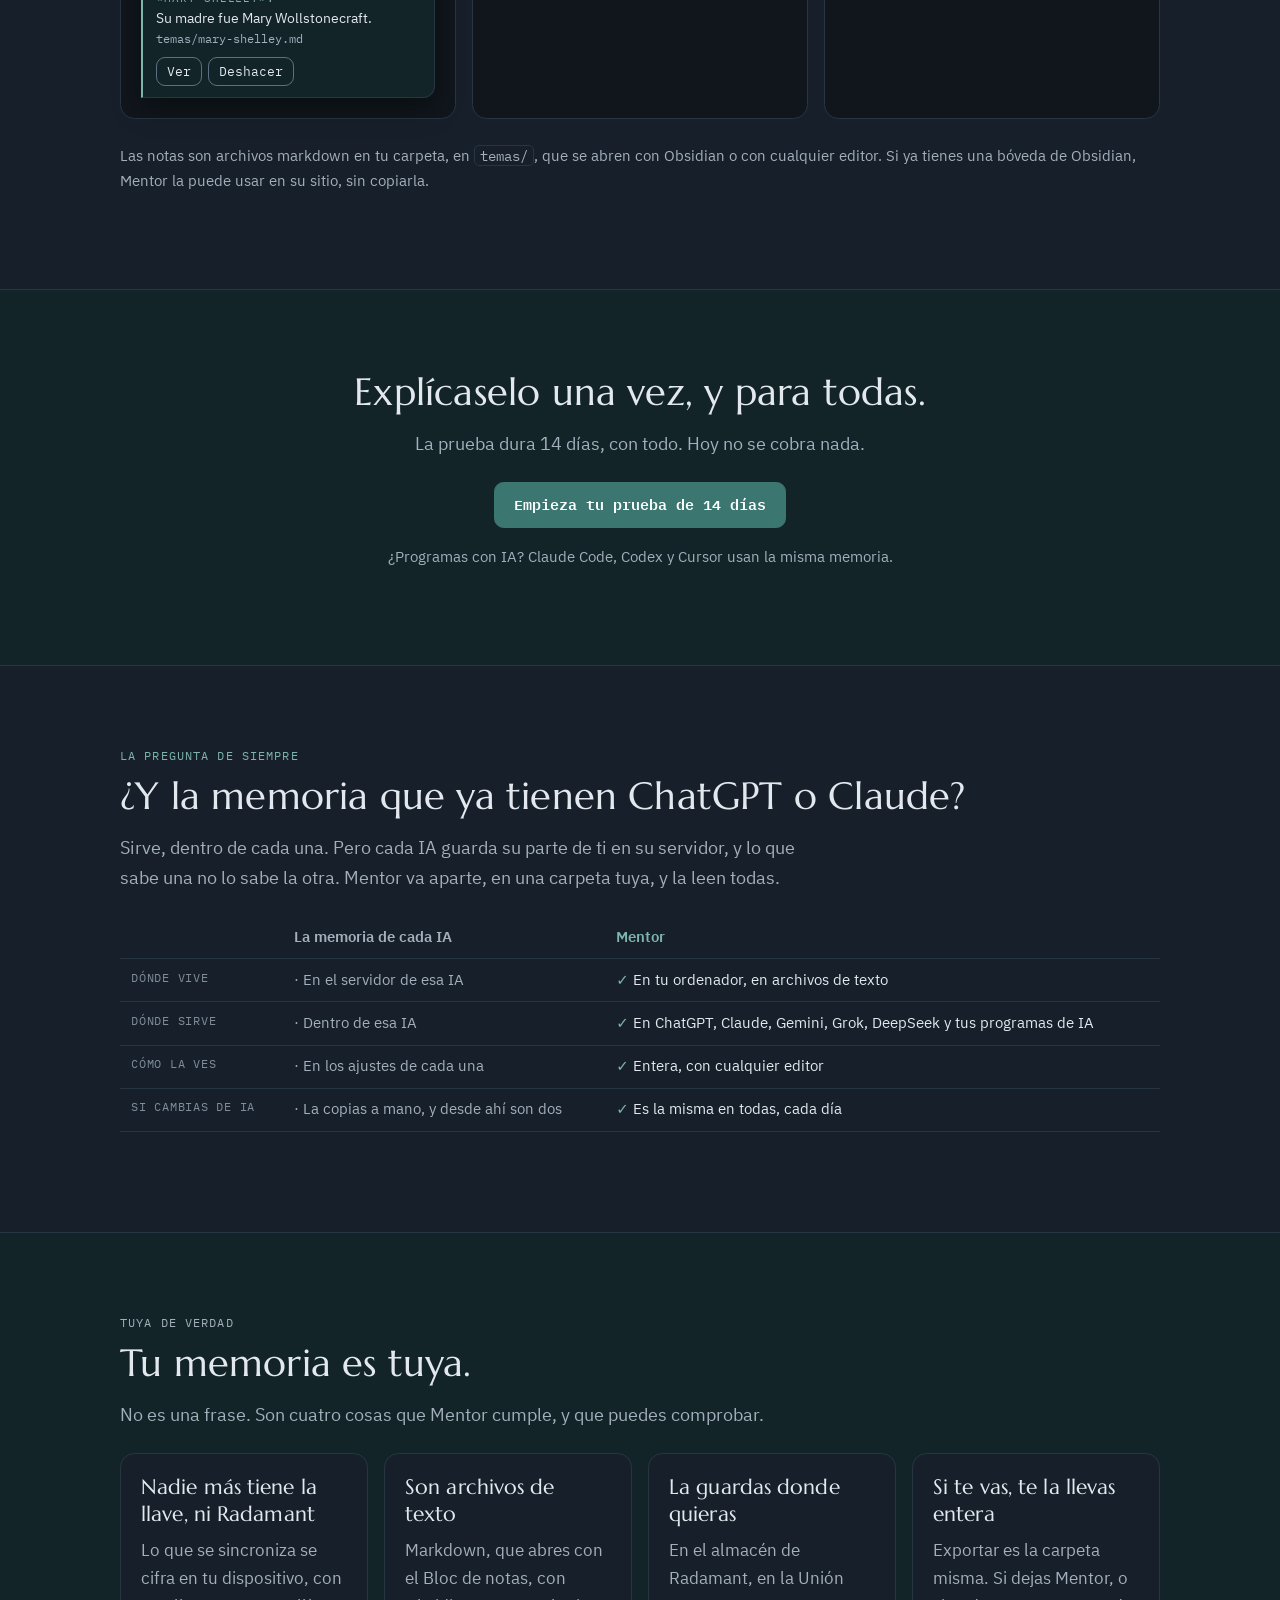
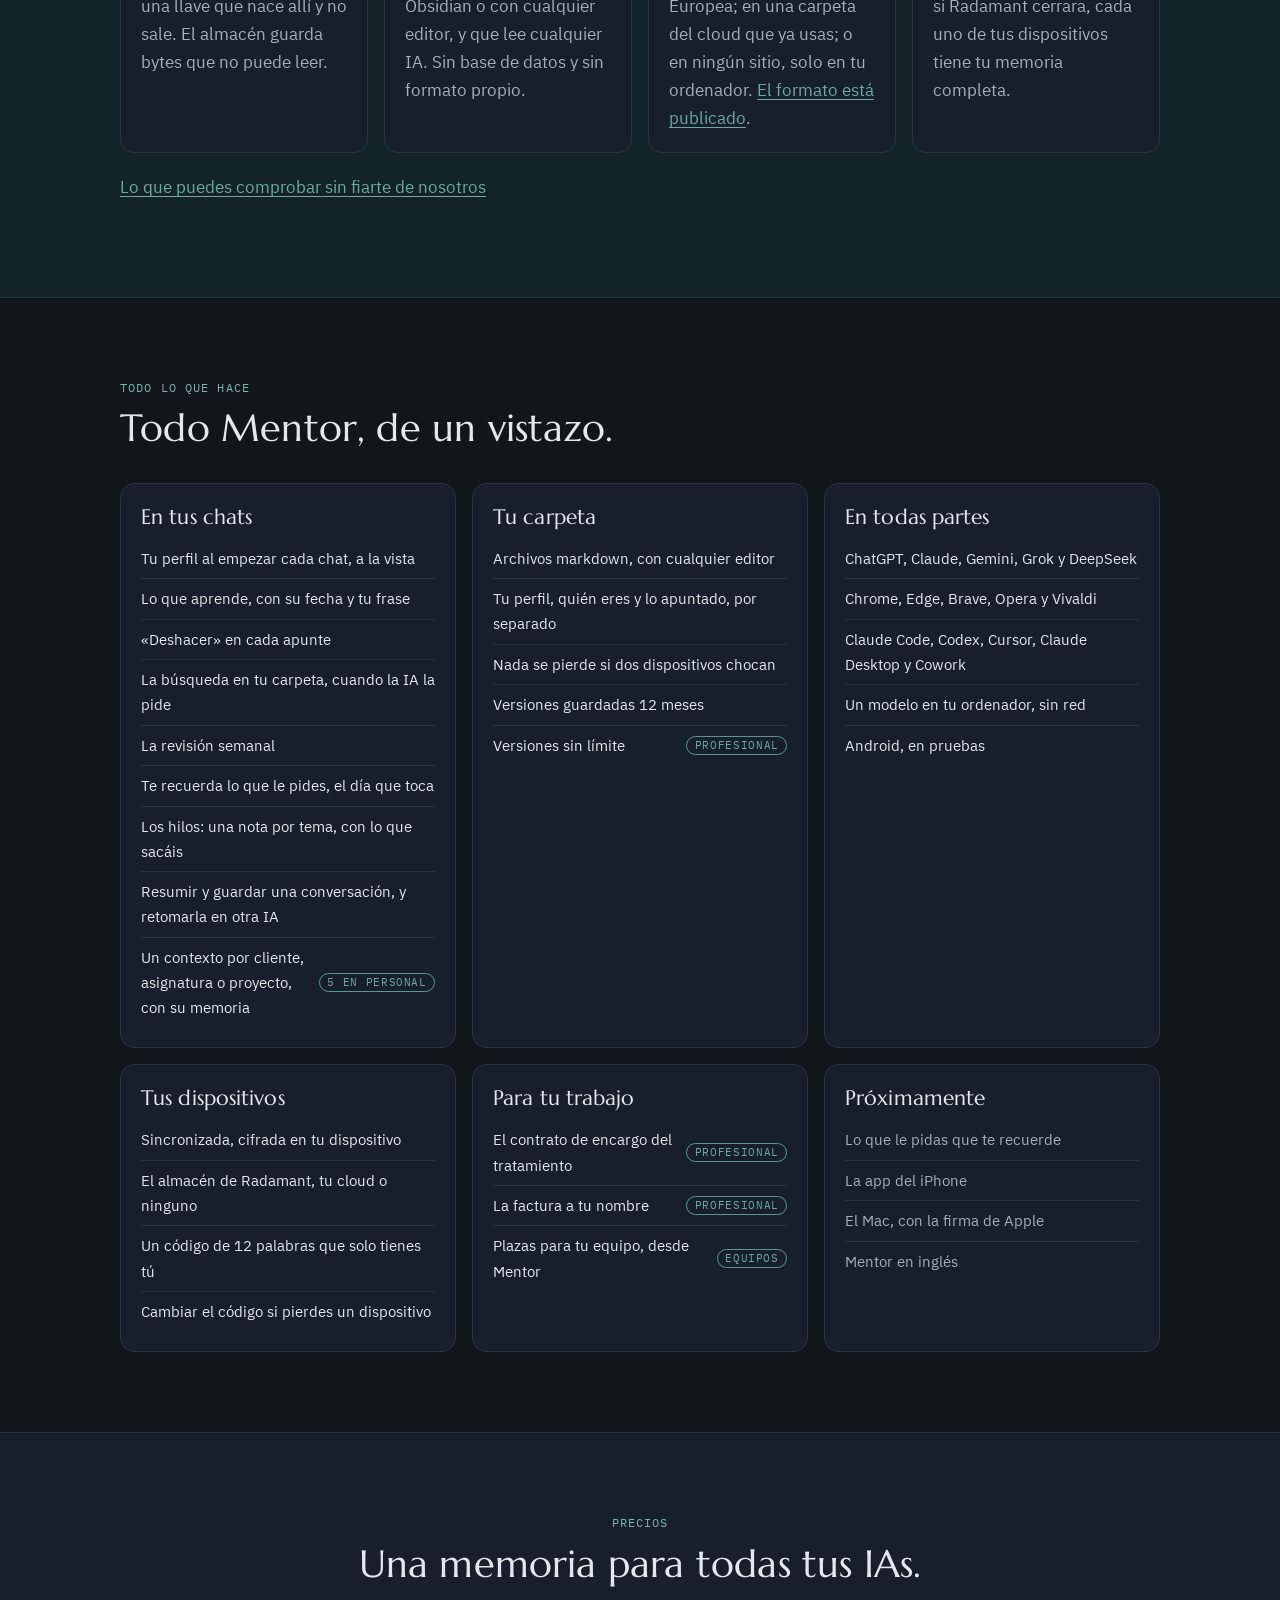
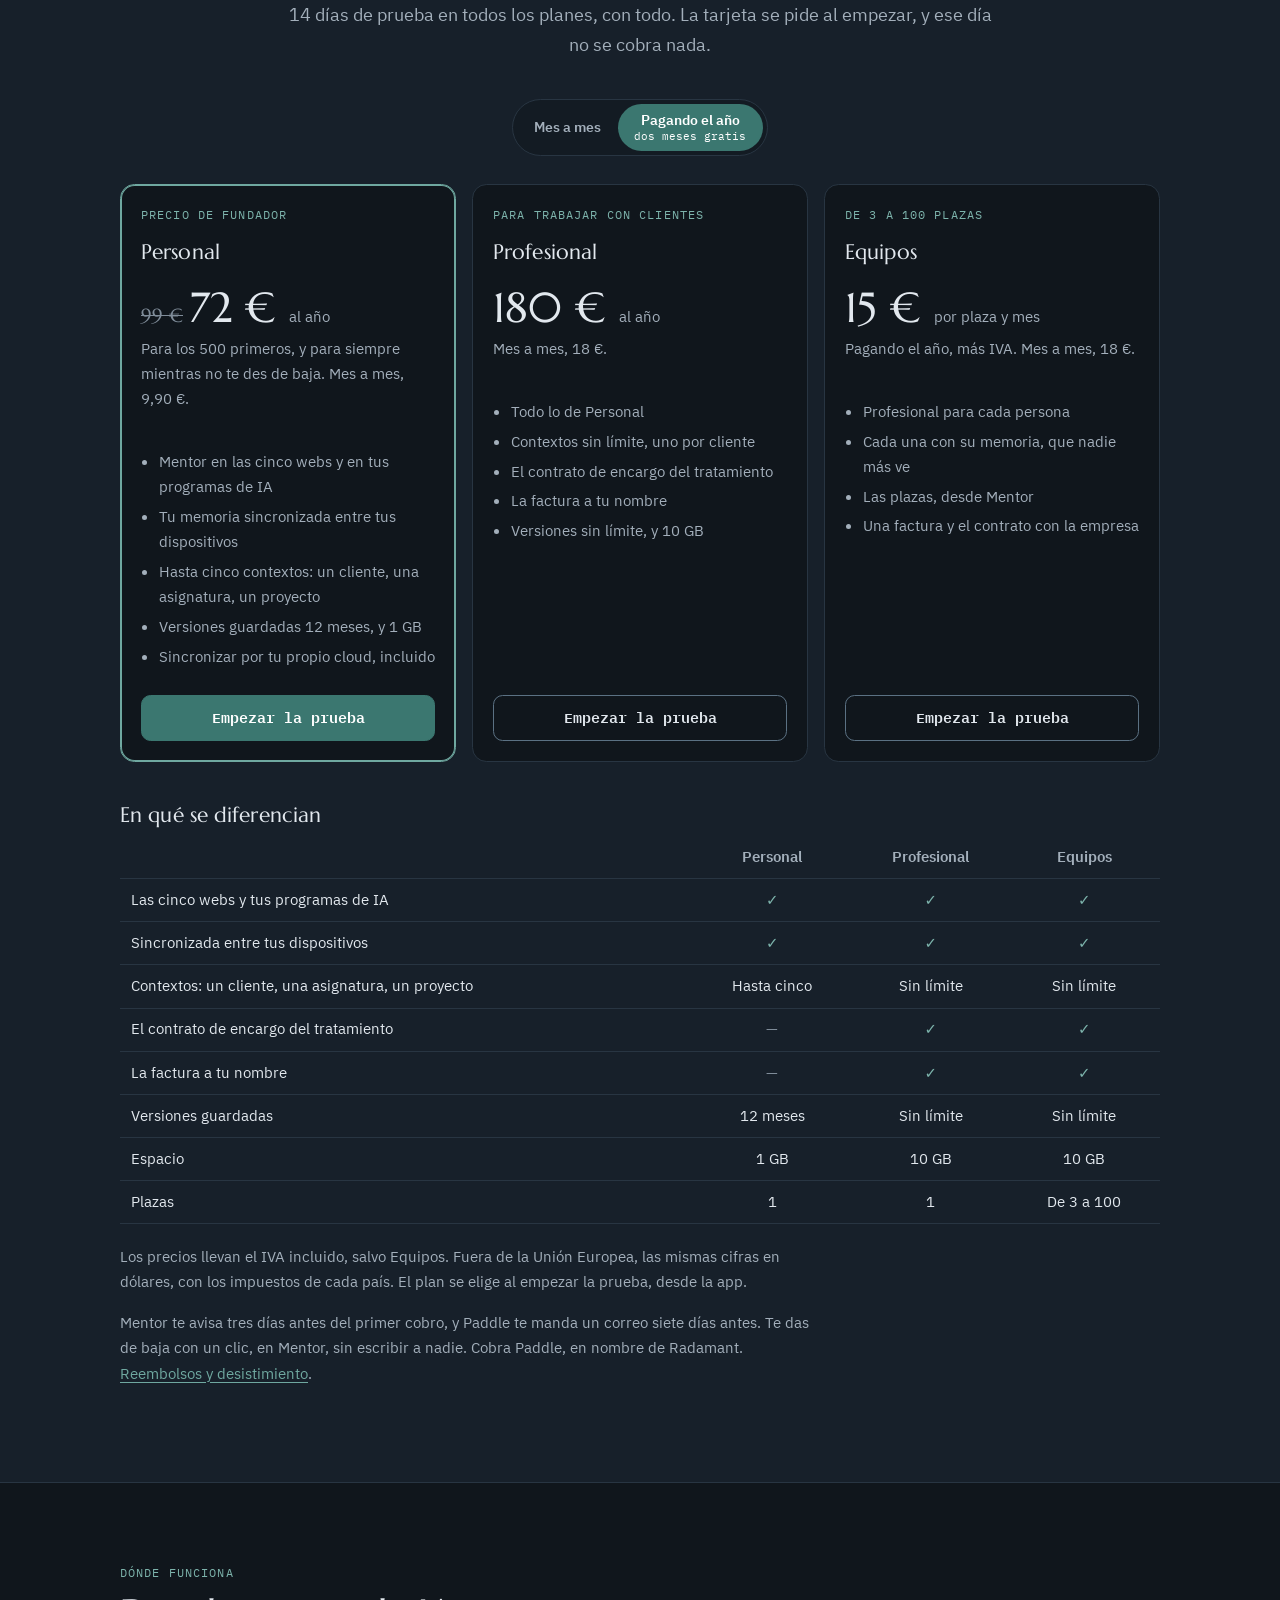
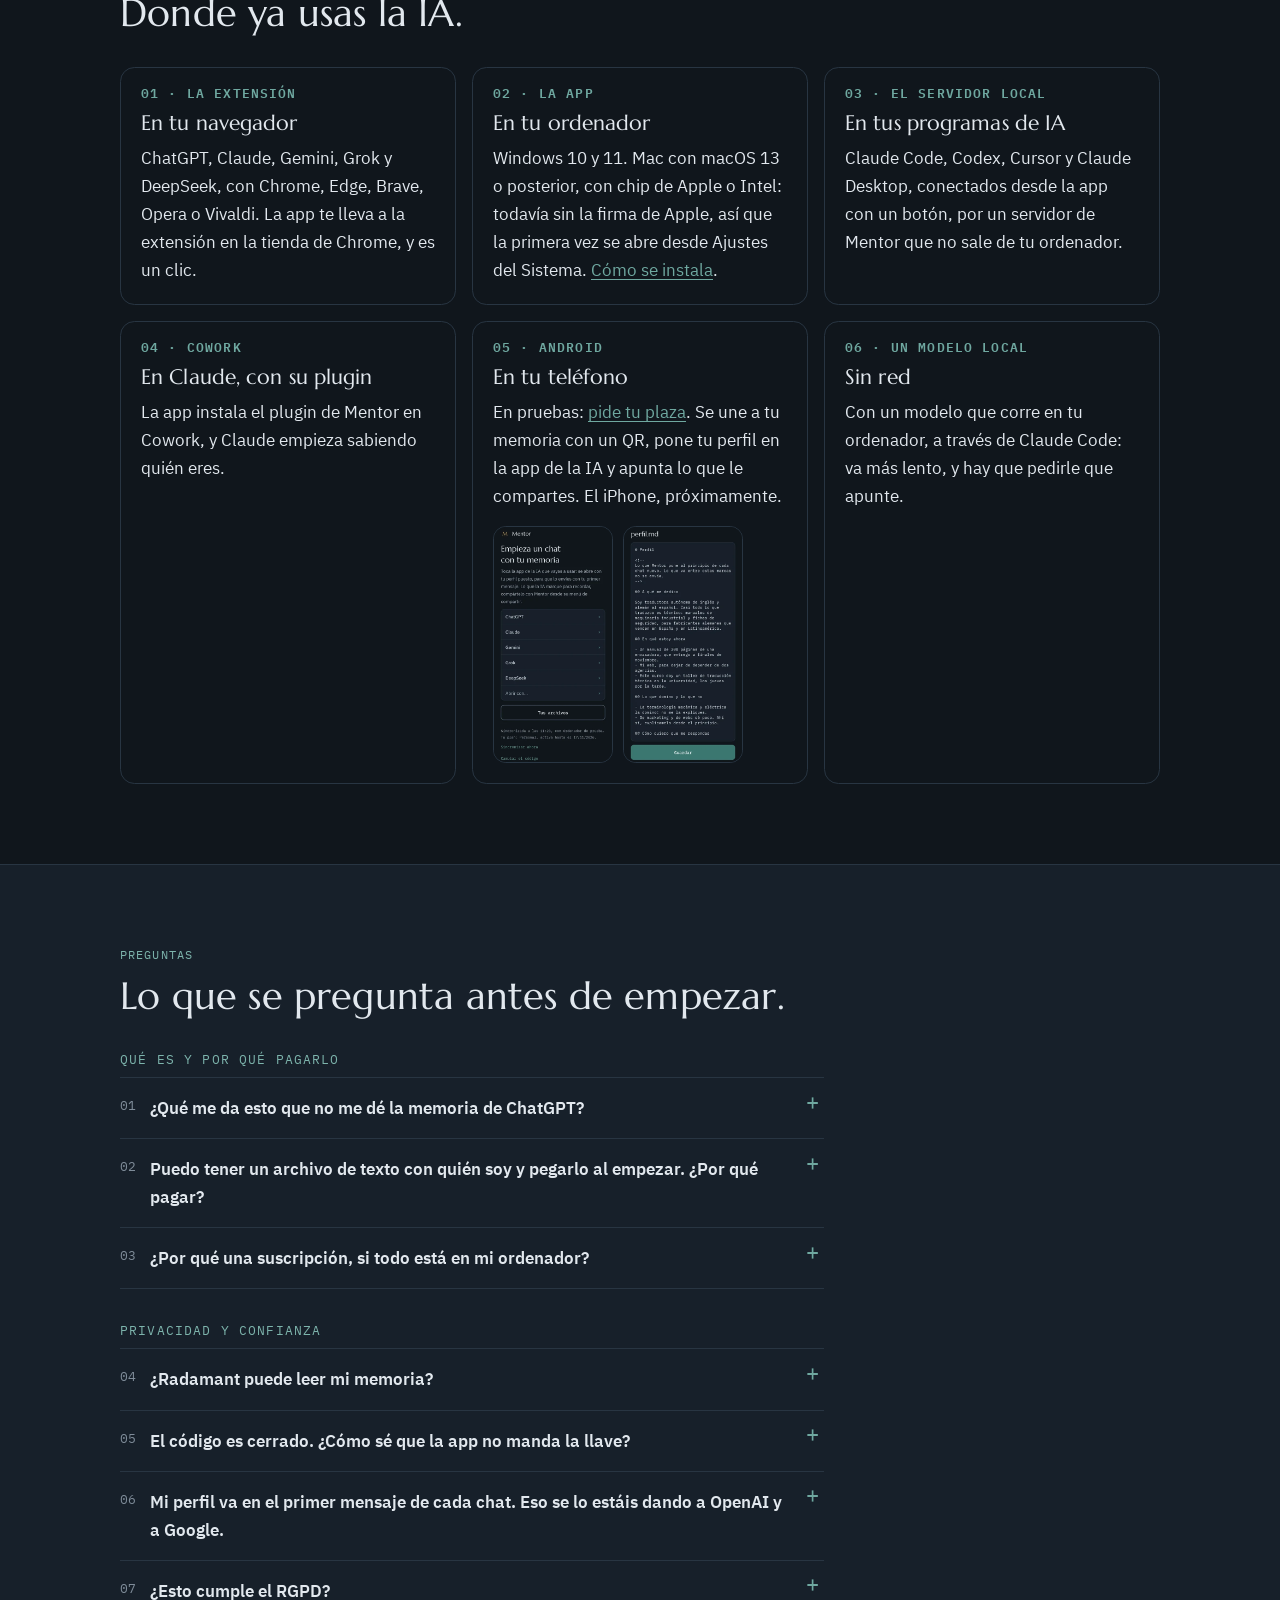
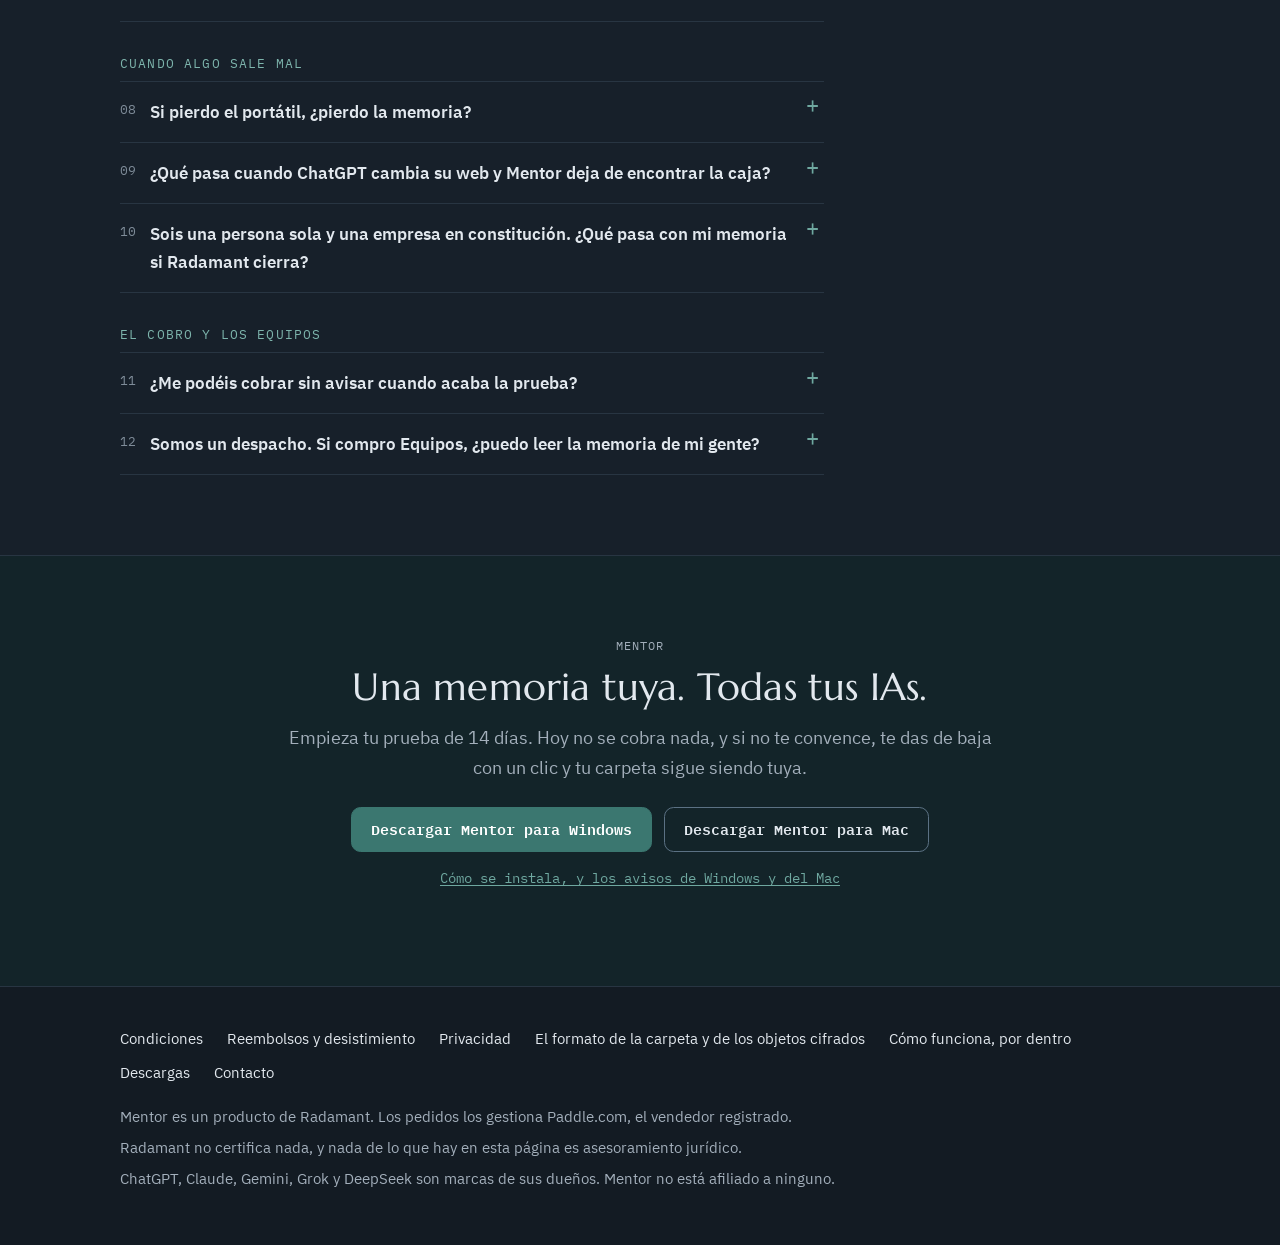
==== commit ff1e79f7: "index.html: sin «Ejemplos inventados» debajo de los oficios Co-Authored-By: Claude Opus 5.5 <noreply" ====
--- a/mentor/index.html
+++ b/mentor/index.html
@@ -339,7 +339,6 @@
             <div class="con"><p class="rotulo">✓ Con Mentor</p><ul class="chips"><li>Cercano, sin exclamaciones</li><li>Frases cortas</li><li>Nada de «sinergias»</li><li>Firma: Lucía</li></ul><blockquote>«Escribe el boletín de noviembre.»</blockquote></div>
           </div>
         </div>
-        <p class="pie-de-dibujo">Ejemplos inventados, para enseñar cómo funciona.</p>
       </div>
     </section>
 
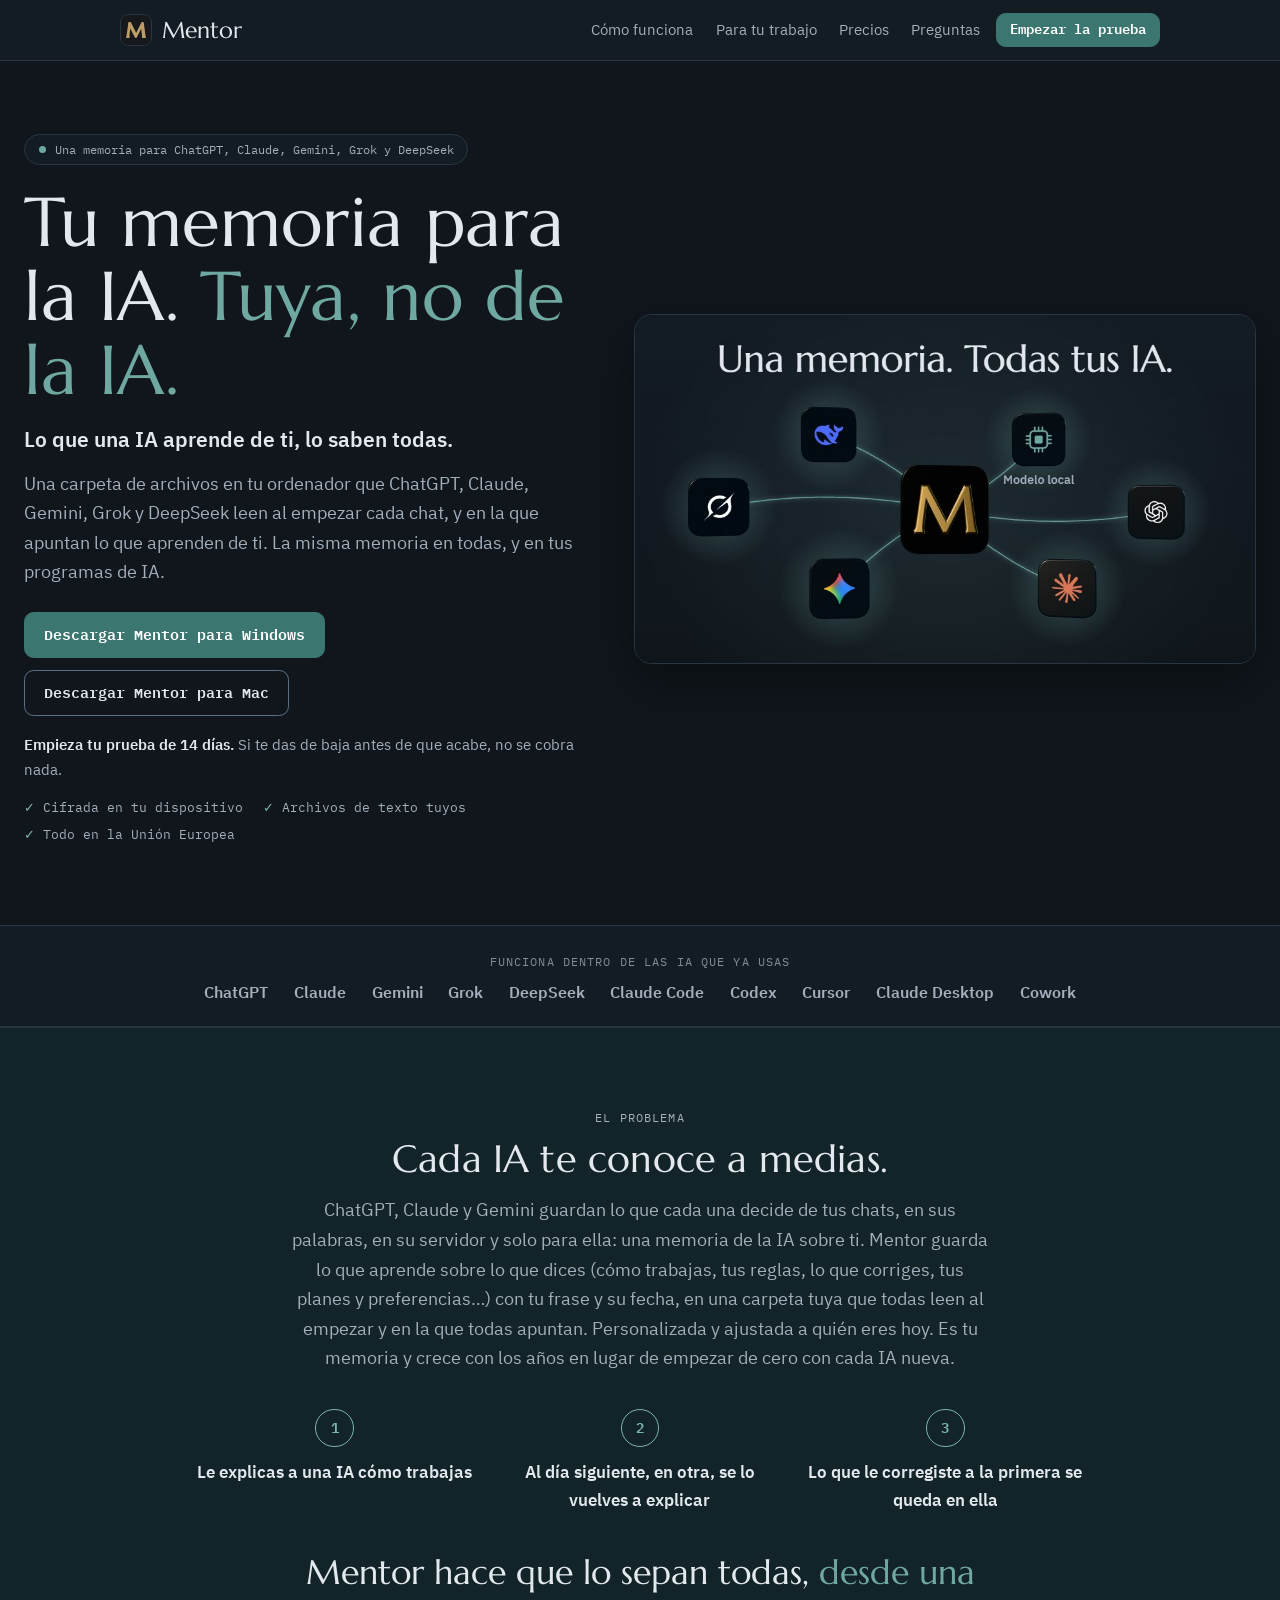
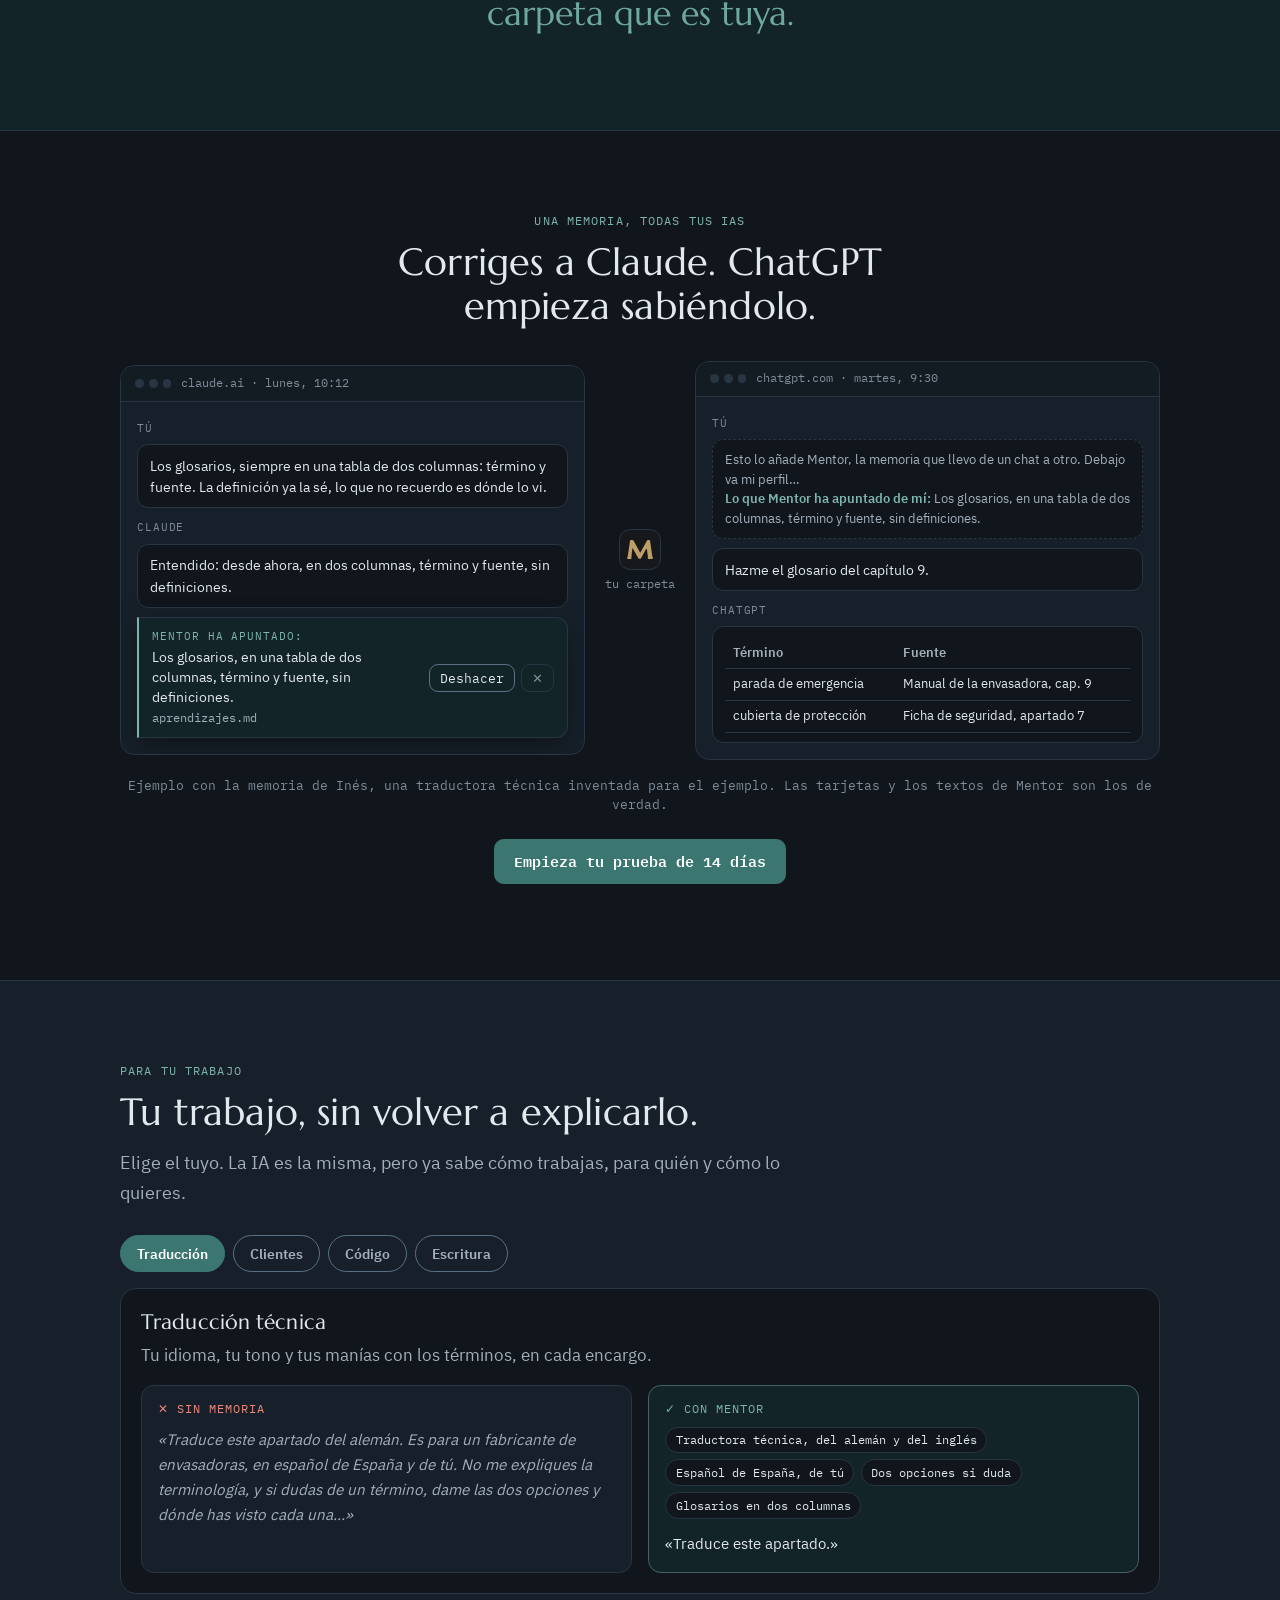
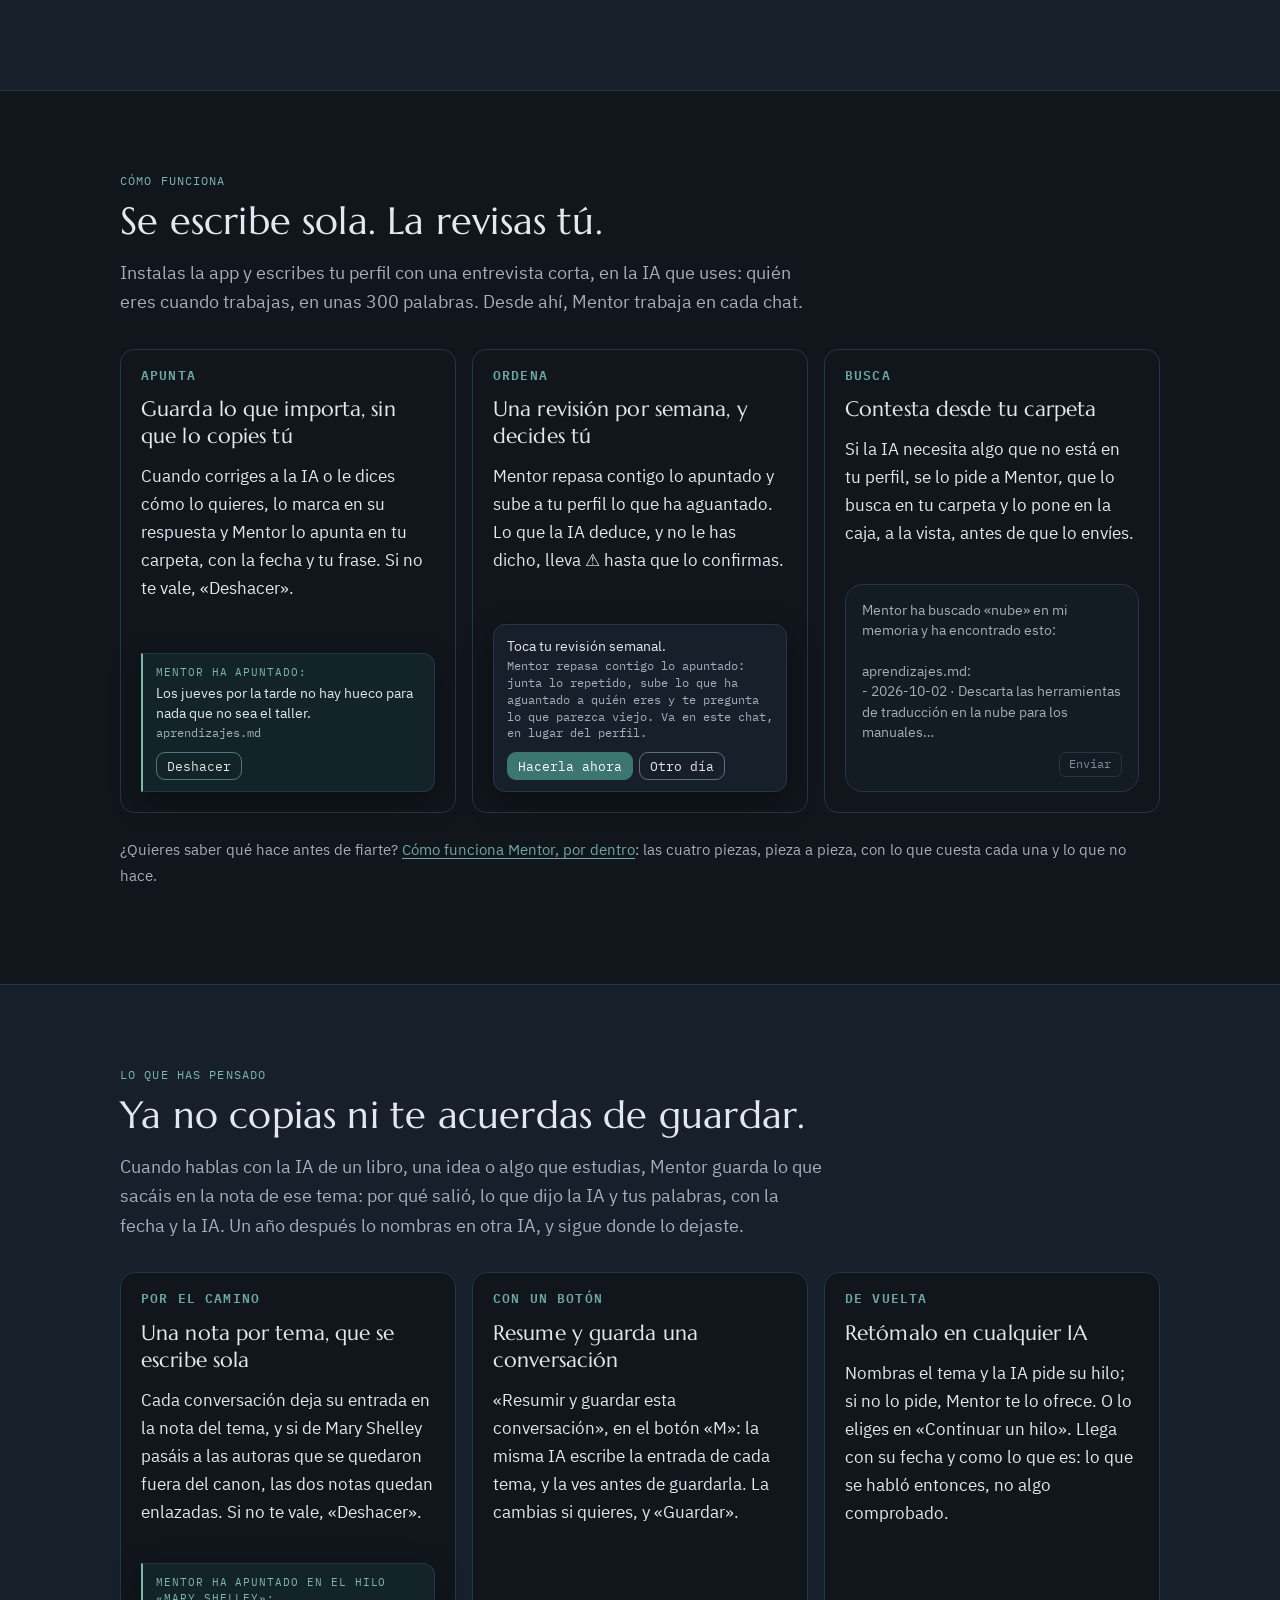
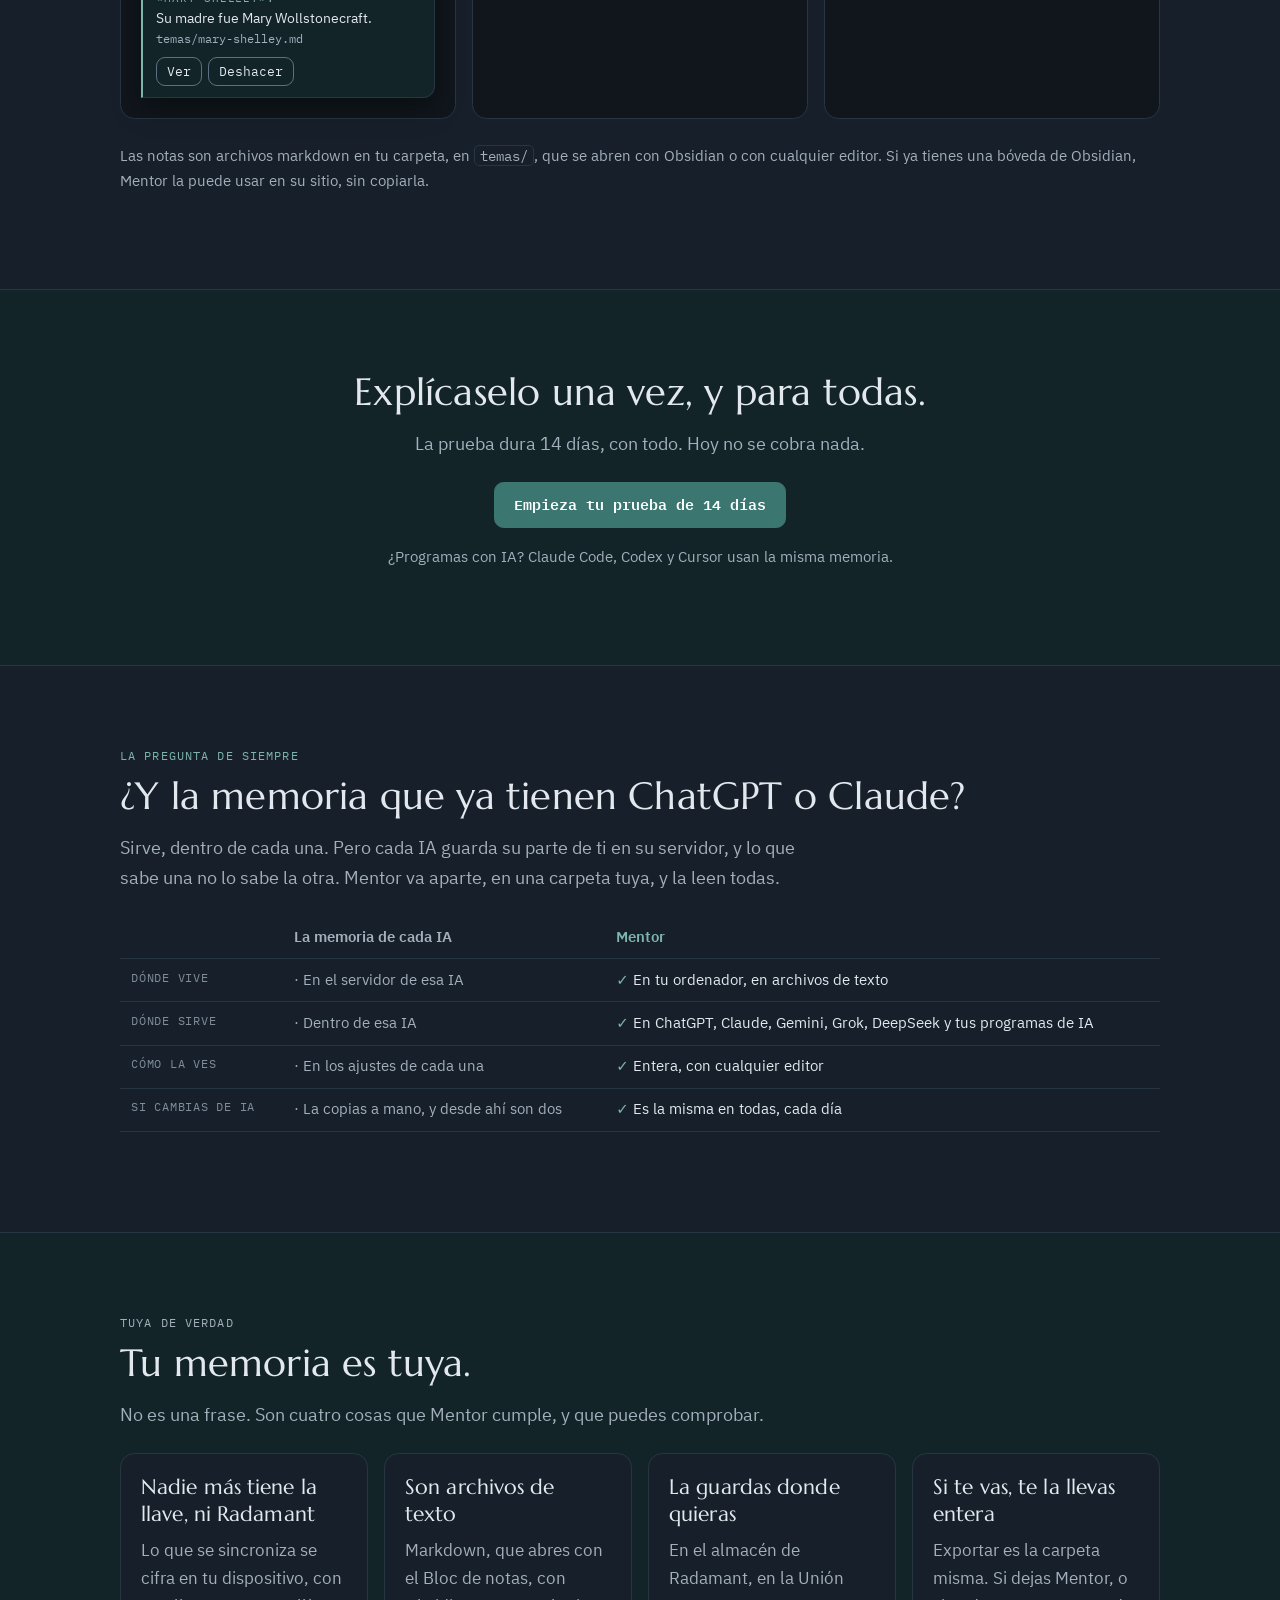
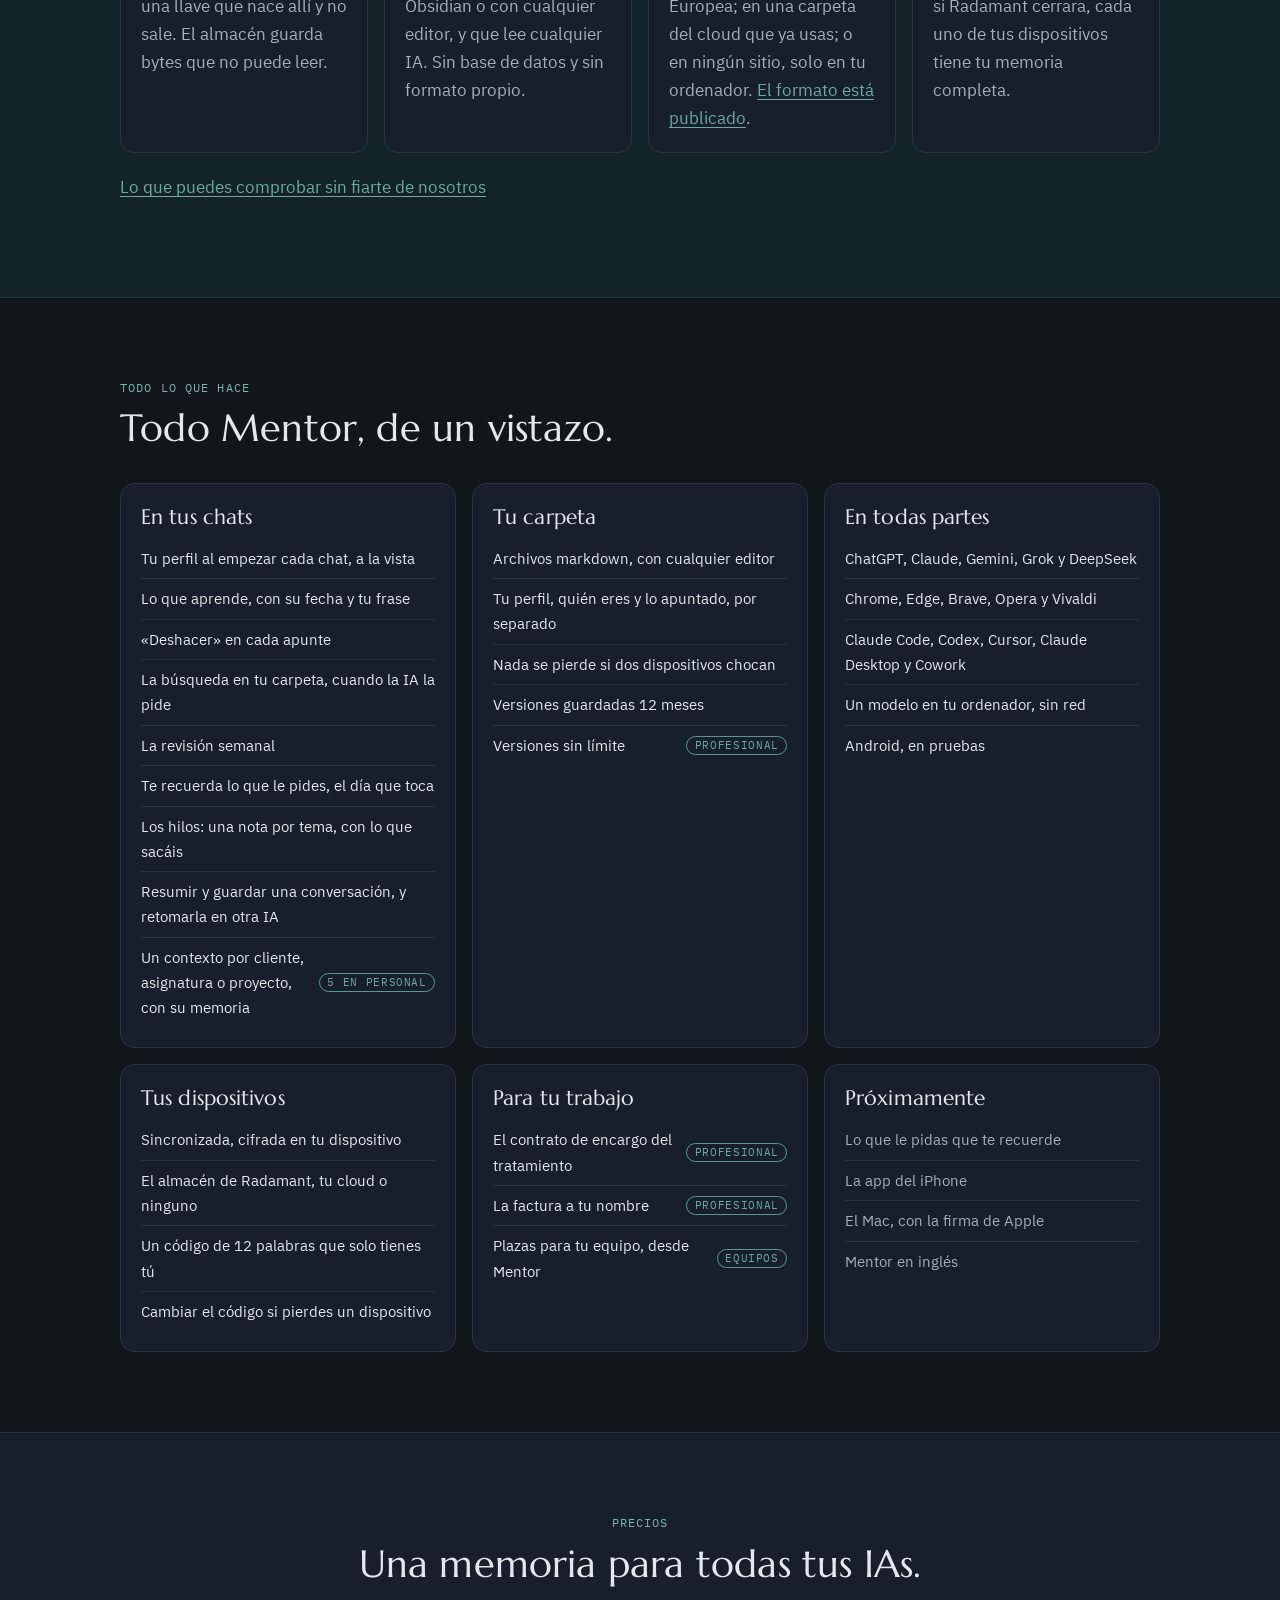
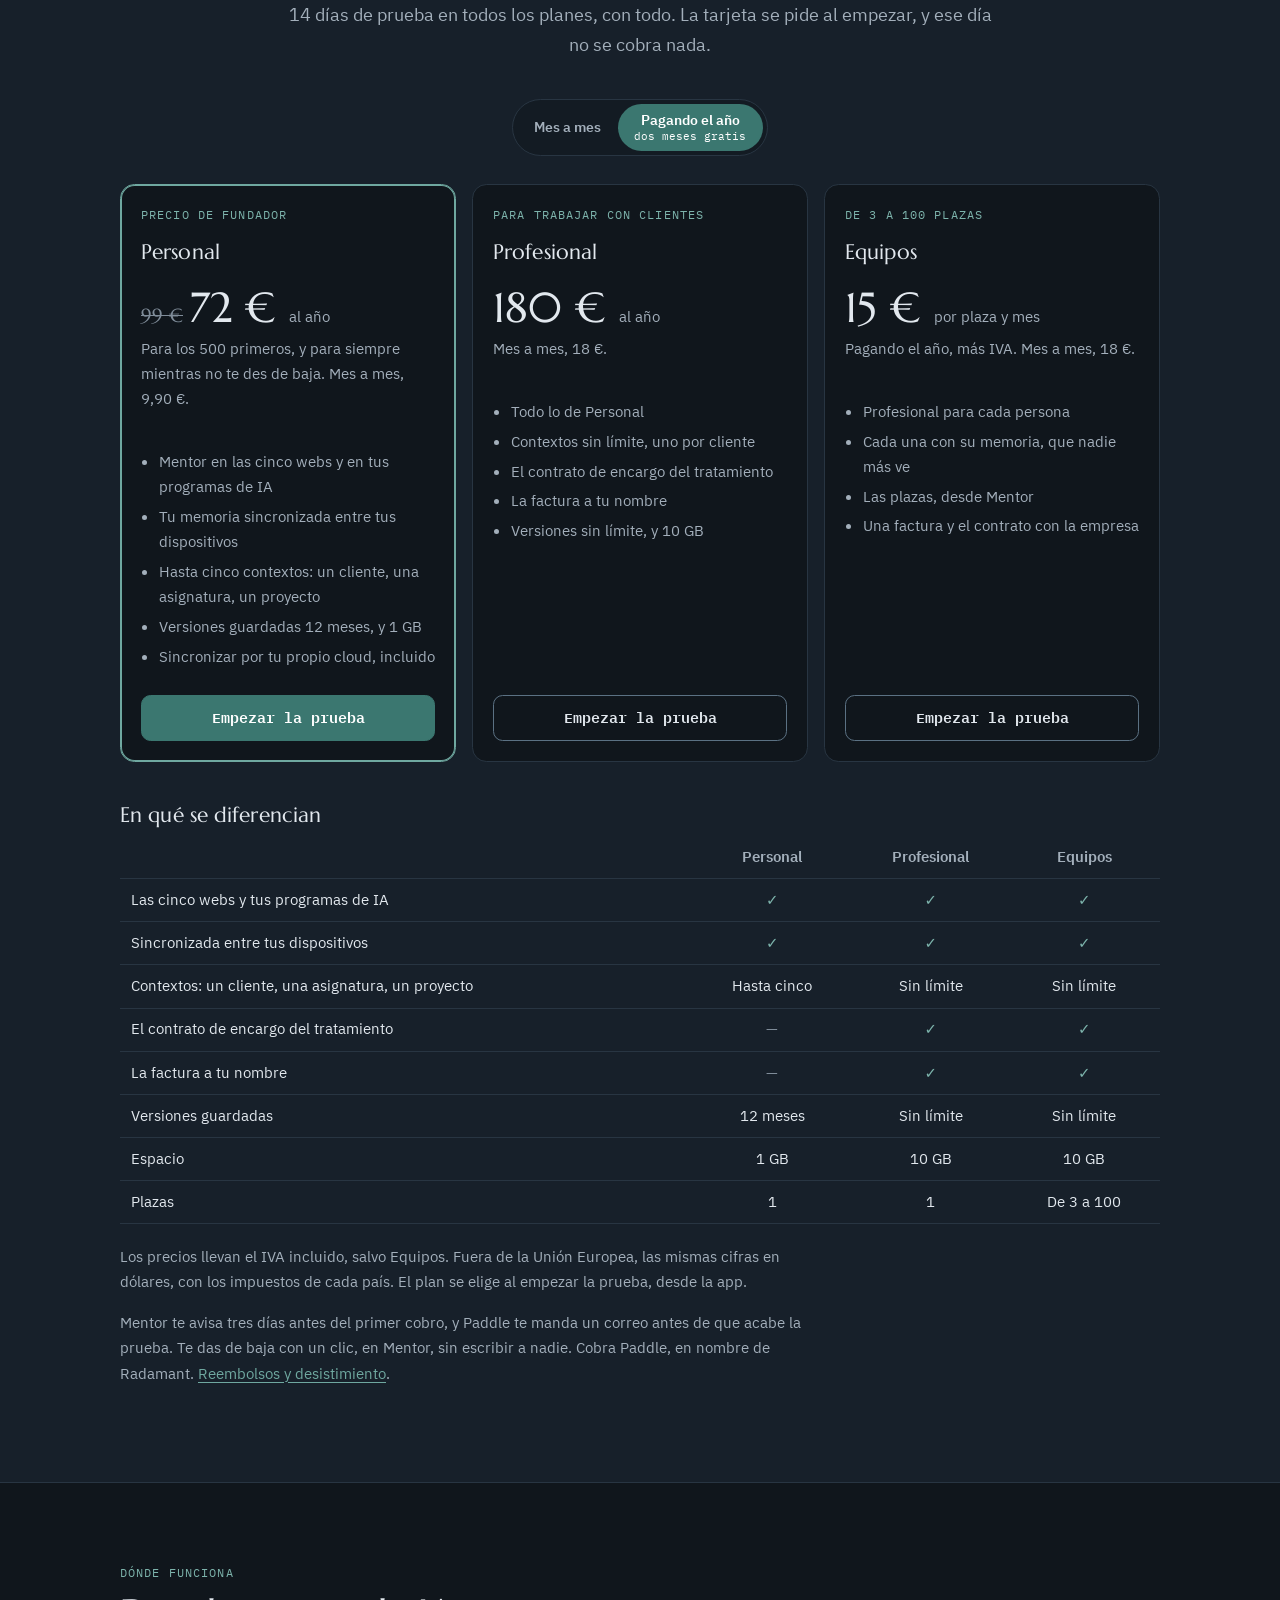
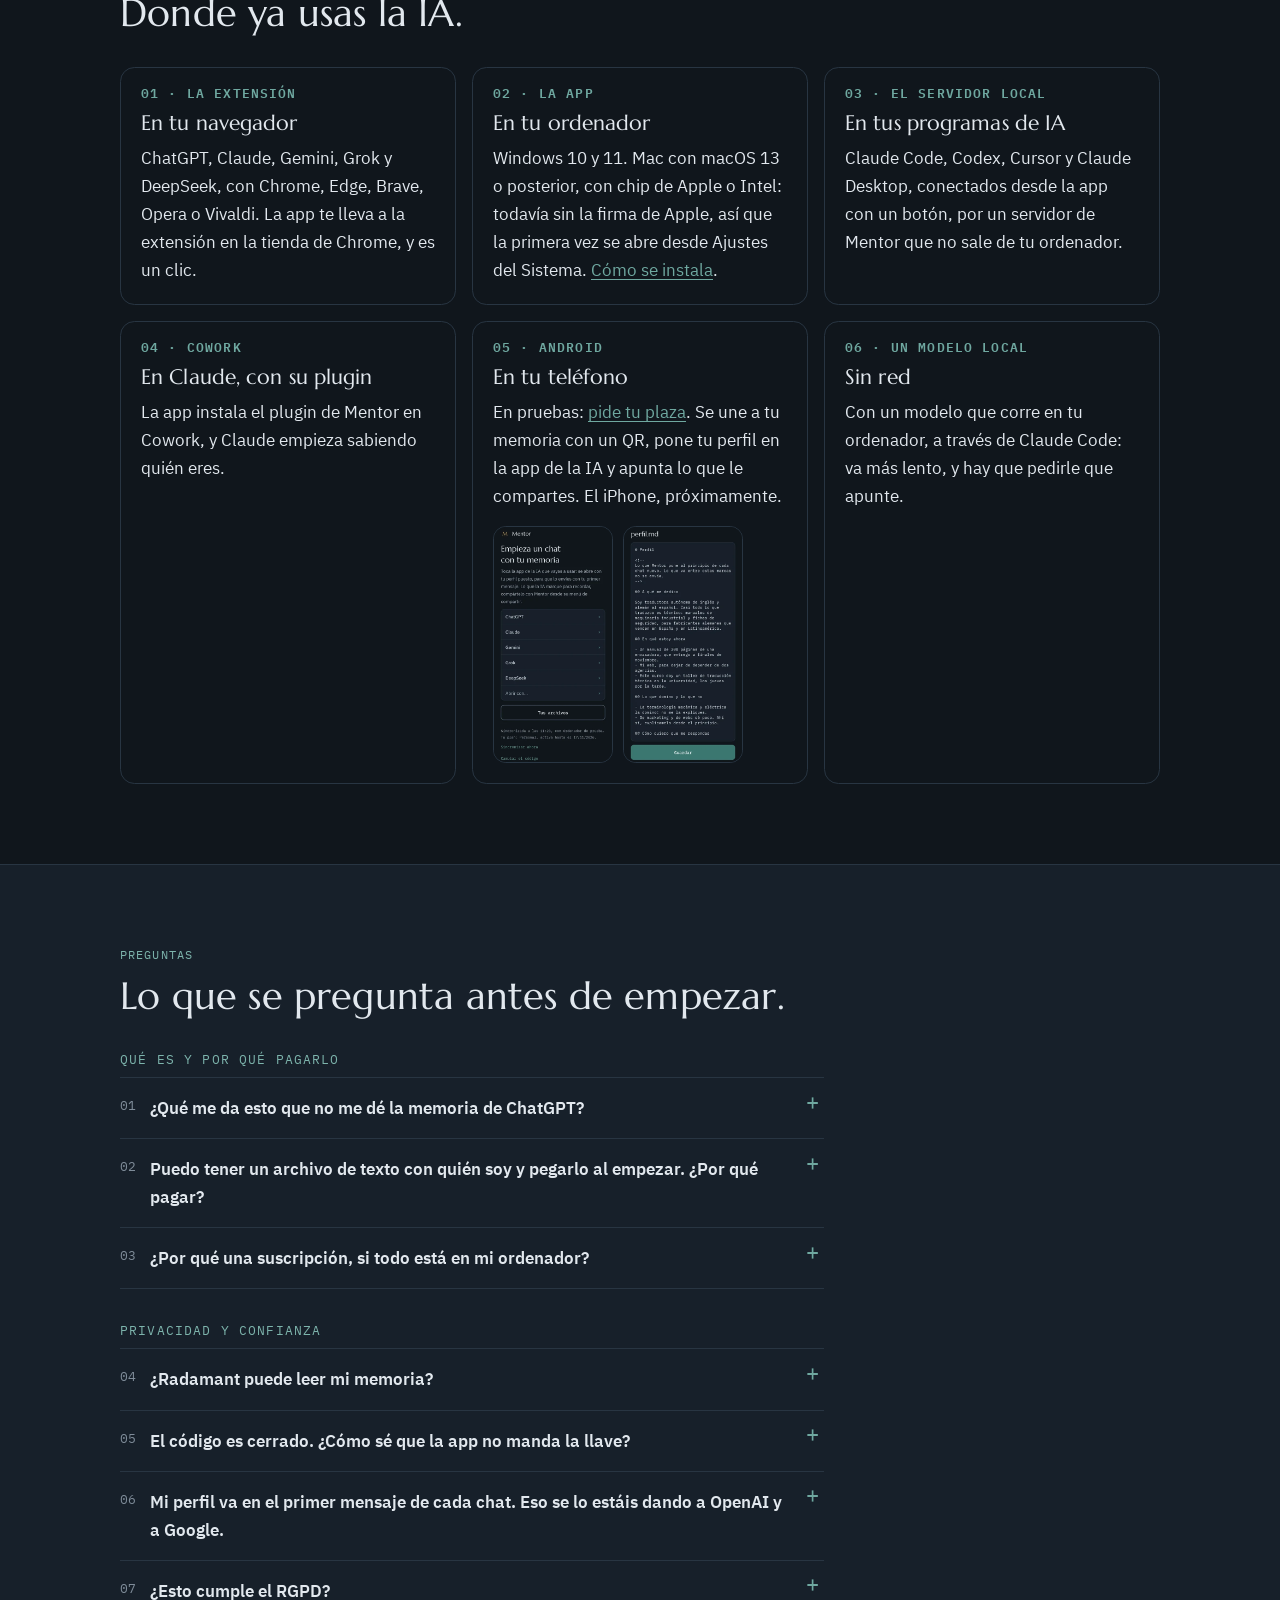
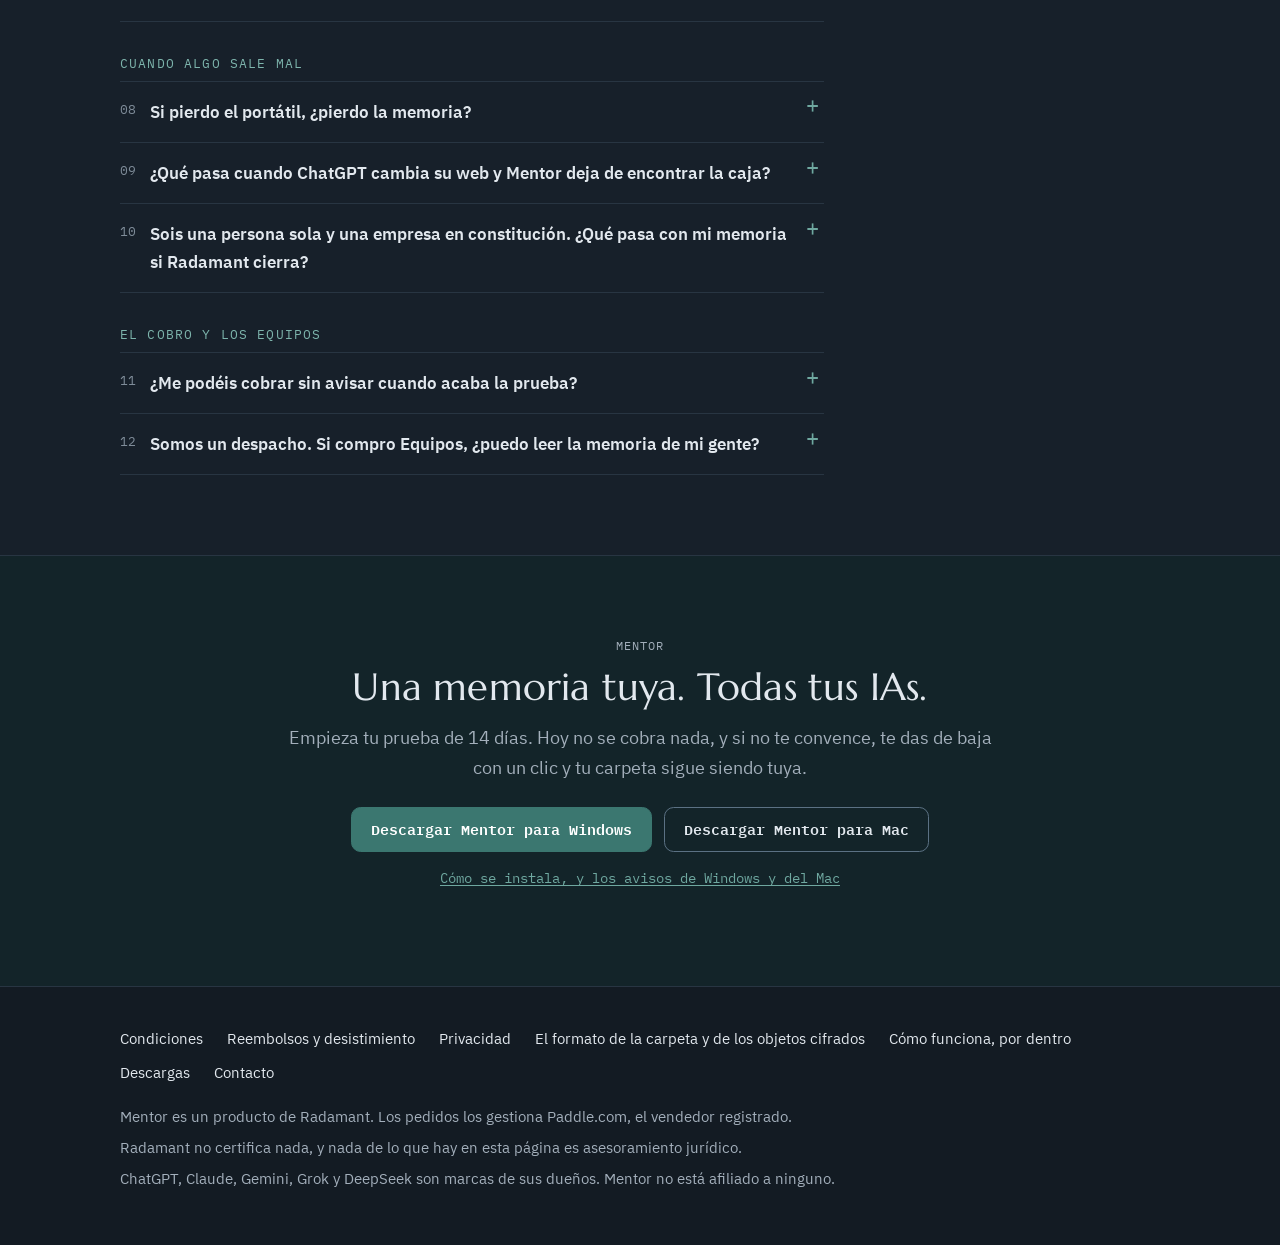
==== commit 96e3eb88: "index.html: el correo de Paddle, antes de que acabe la prueba, y el enlace al encargo Co-Authored-By" ====
--- a/mentor/index.html
+++ b/mentor/index.html
@@ -578,7 +578,7 @@
         </div>
         <div class="estrecho" style="margin-top:1rem">
           <p class="nota">Los precios llevan el IVA incluido, salvo Equipos. Fuera de la Unión Europea, las mismas cifras en dólares, con los impuestos de cada país. El plan se elige al empezar la prueba, desde la app.</p>
-          <p class="nota">Mentor te avisa tres días antes del primer cobro, y Paddle te manda un correo siete días antes. Te das de baja con un clic, en Mentor, sin escribir a nadie. Cobra Paddle, en nombre de Radamant. <a href="reembolsos.html">Reembolsos y desistimiento</a>.</p>
+          <p class="nota">Mentor te avisa tres días antes del primer cobro, y Paddle te manda un correo antes de que acabe la prueba. Te das de baja con un clic, en Mentor, sin escribir a nadie. Cobra Paddle, en nombre de Radamant. <a href="reembolsos.html">Reembolsos y desistimiento</a>.</p>
         </div>
       </div>
     </section>
@@ -640,7 +640,7 @@
           </details>
           <details>
             <summary><span class="n">07</span>¿Esto cumple el RGPD?</summary>
-            <p>Radamant es encargado del tratamiento de lo que guarda, aunque solo vea cifrado, y hay un contrato de encargo para quien contrata Profesional o Equipos. Tu memoria cifrada está en la UE, en Hetzner, en Alemania y Finlandia, sin nadie fuera. Los textos los revisará un abogado antes de que el cobro de Mentor sea de verdad.</p>
+            <p>Radamant es encargado del tratamiento de lo que guarda, aunque solo vea cifrado, y hay un <a href="encargo.html">contrato de encargo</a> para quien contrata Profesional o Equipos. Tu memoria cifrada está en la UE, en Hetzner, en Alemania y Finlandia, sin nadie fuera. Los textos los revisará un abogado antes de que el cobro de Mentor sea de verdad.</p>
           </details>
         </div>
 
@@ -664,7 +664,7 @@
           <h3>El cobro y los equipos</h3>
           <details>
             <summary><span class="n">11</span>¿Me podéis cobrar sin avisar cuando acaba la prueba?</summary>
-            <p>No se cobra nada en los 14 días. Antes de pedir la tarjeta se dice qué día se cobra y cuánto; Mentor avisa tres días antes, y Paddle te manda un correo siete días antes. La baja es un clic en Mentor, sin escribir a nadie.</p>
+            <p>No se cobra nada en los 14 días. Antes de pedir la tarjeta se dice qué día se cobra y cuánto; Mentor avisa tres días antes, y Paddle te manda un correo antes de que acabe la prueba. La baja es un clic en Mentor, sin escribir a nadie.</p>
           </details>
           <details>
             <summary><span class="n">12</span>Somos un despacho. Si compro Equipos, ¿puedo leer la memoria de mi gente?</summary>
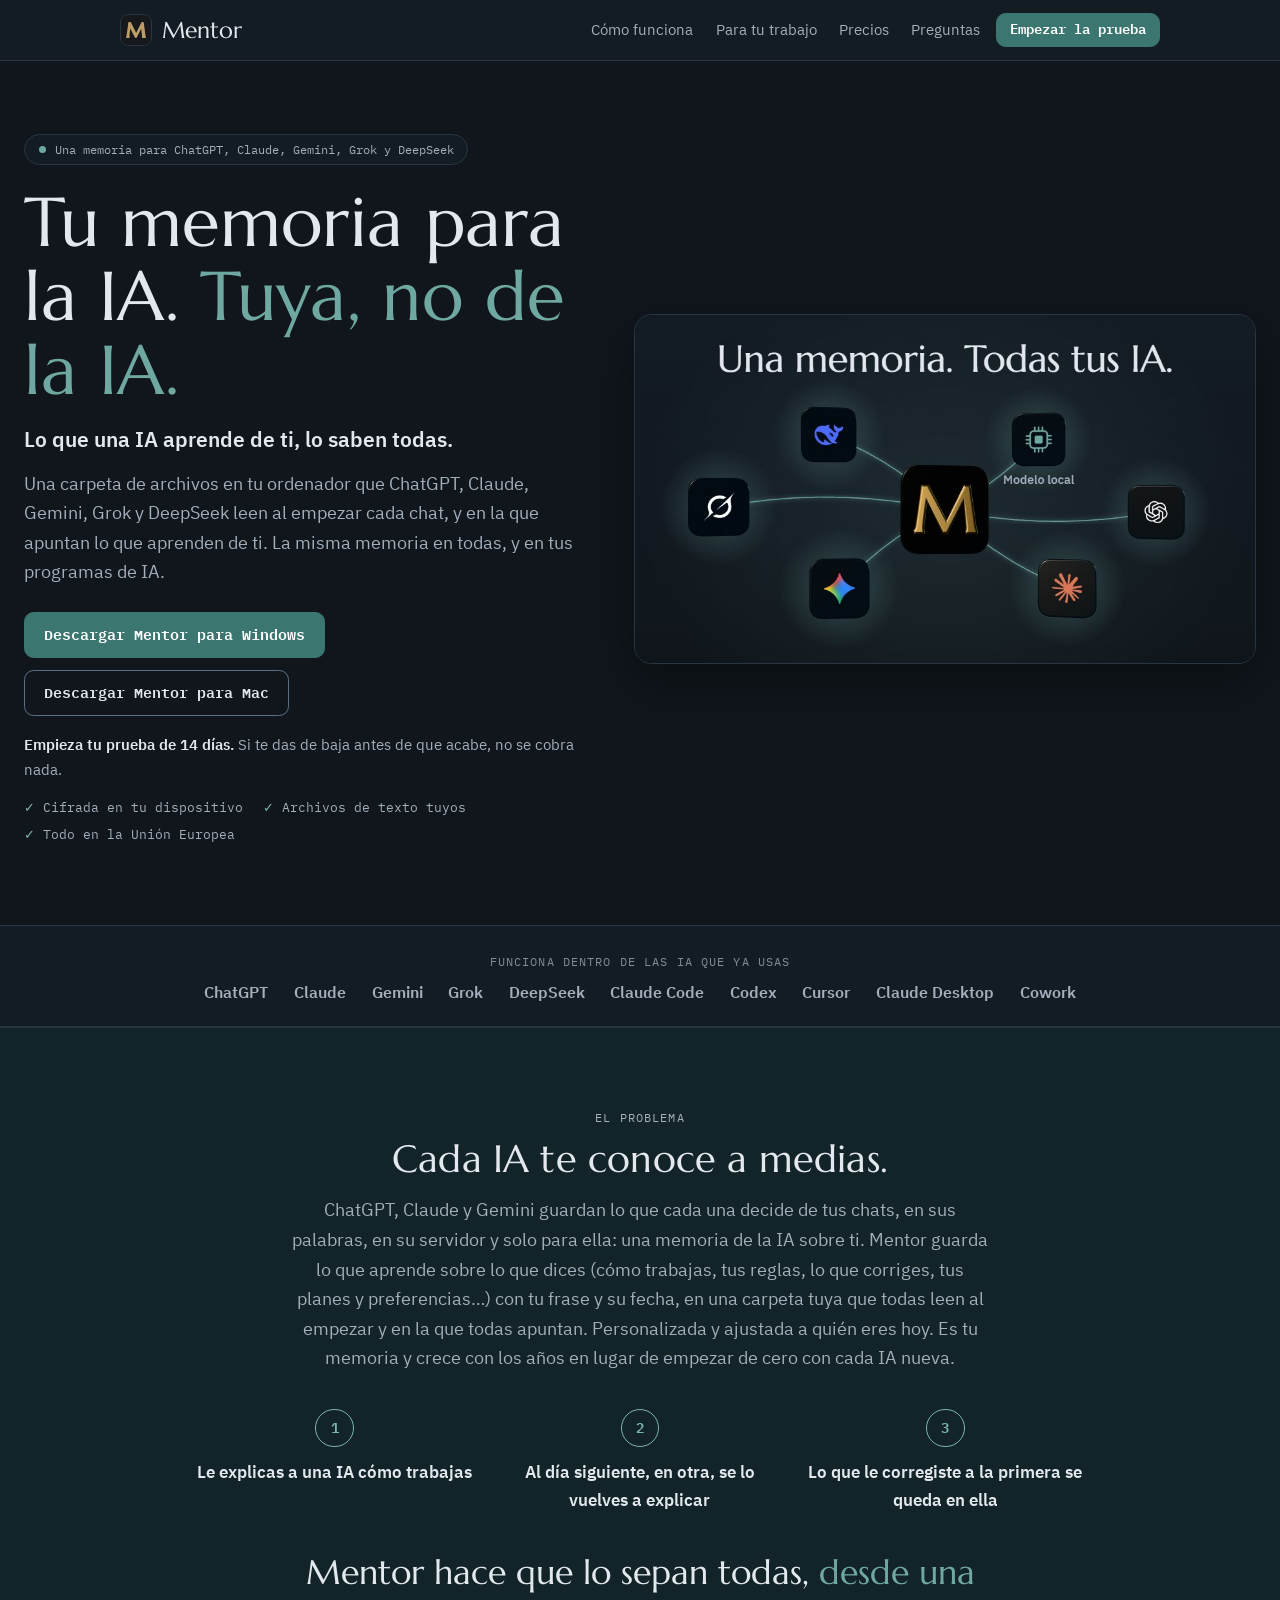
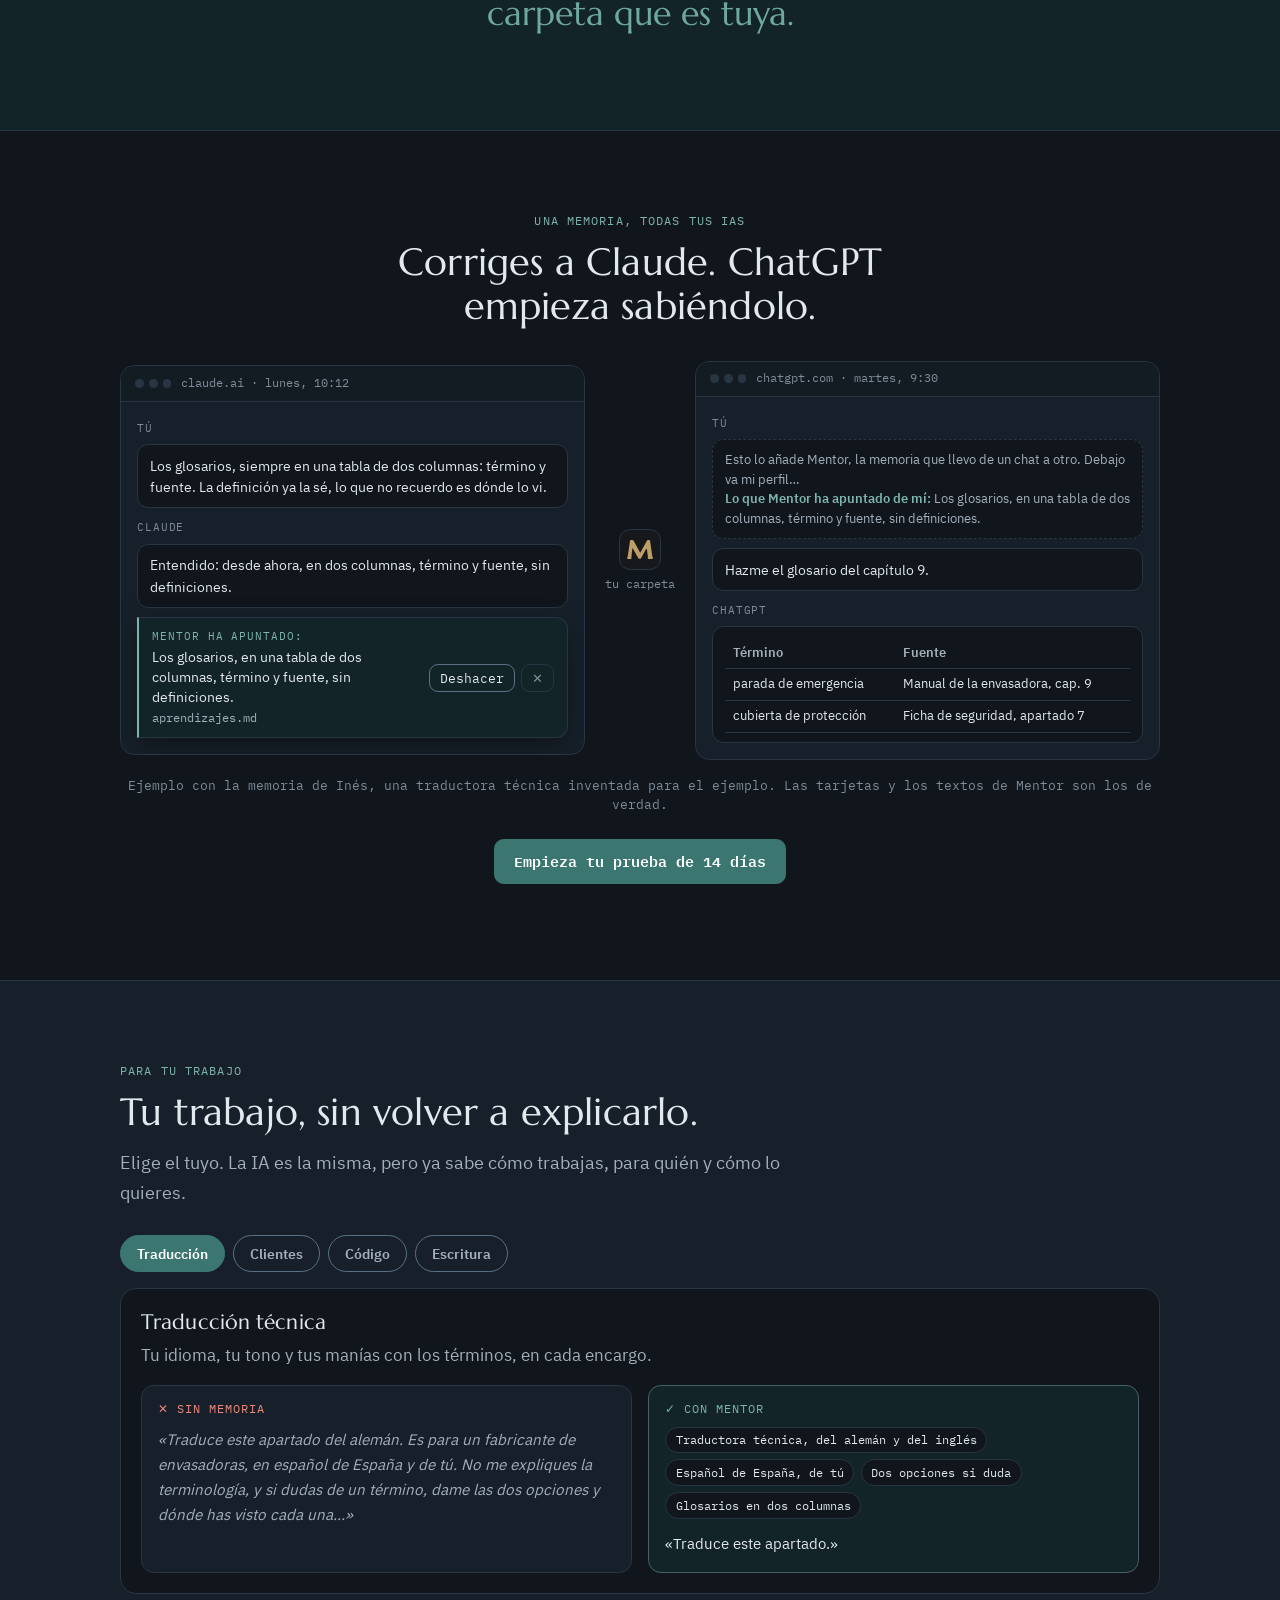
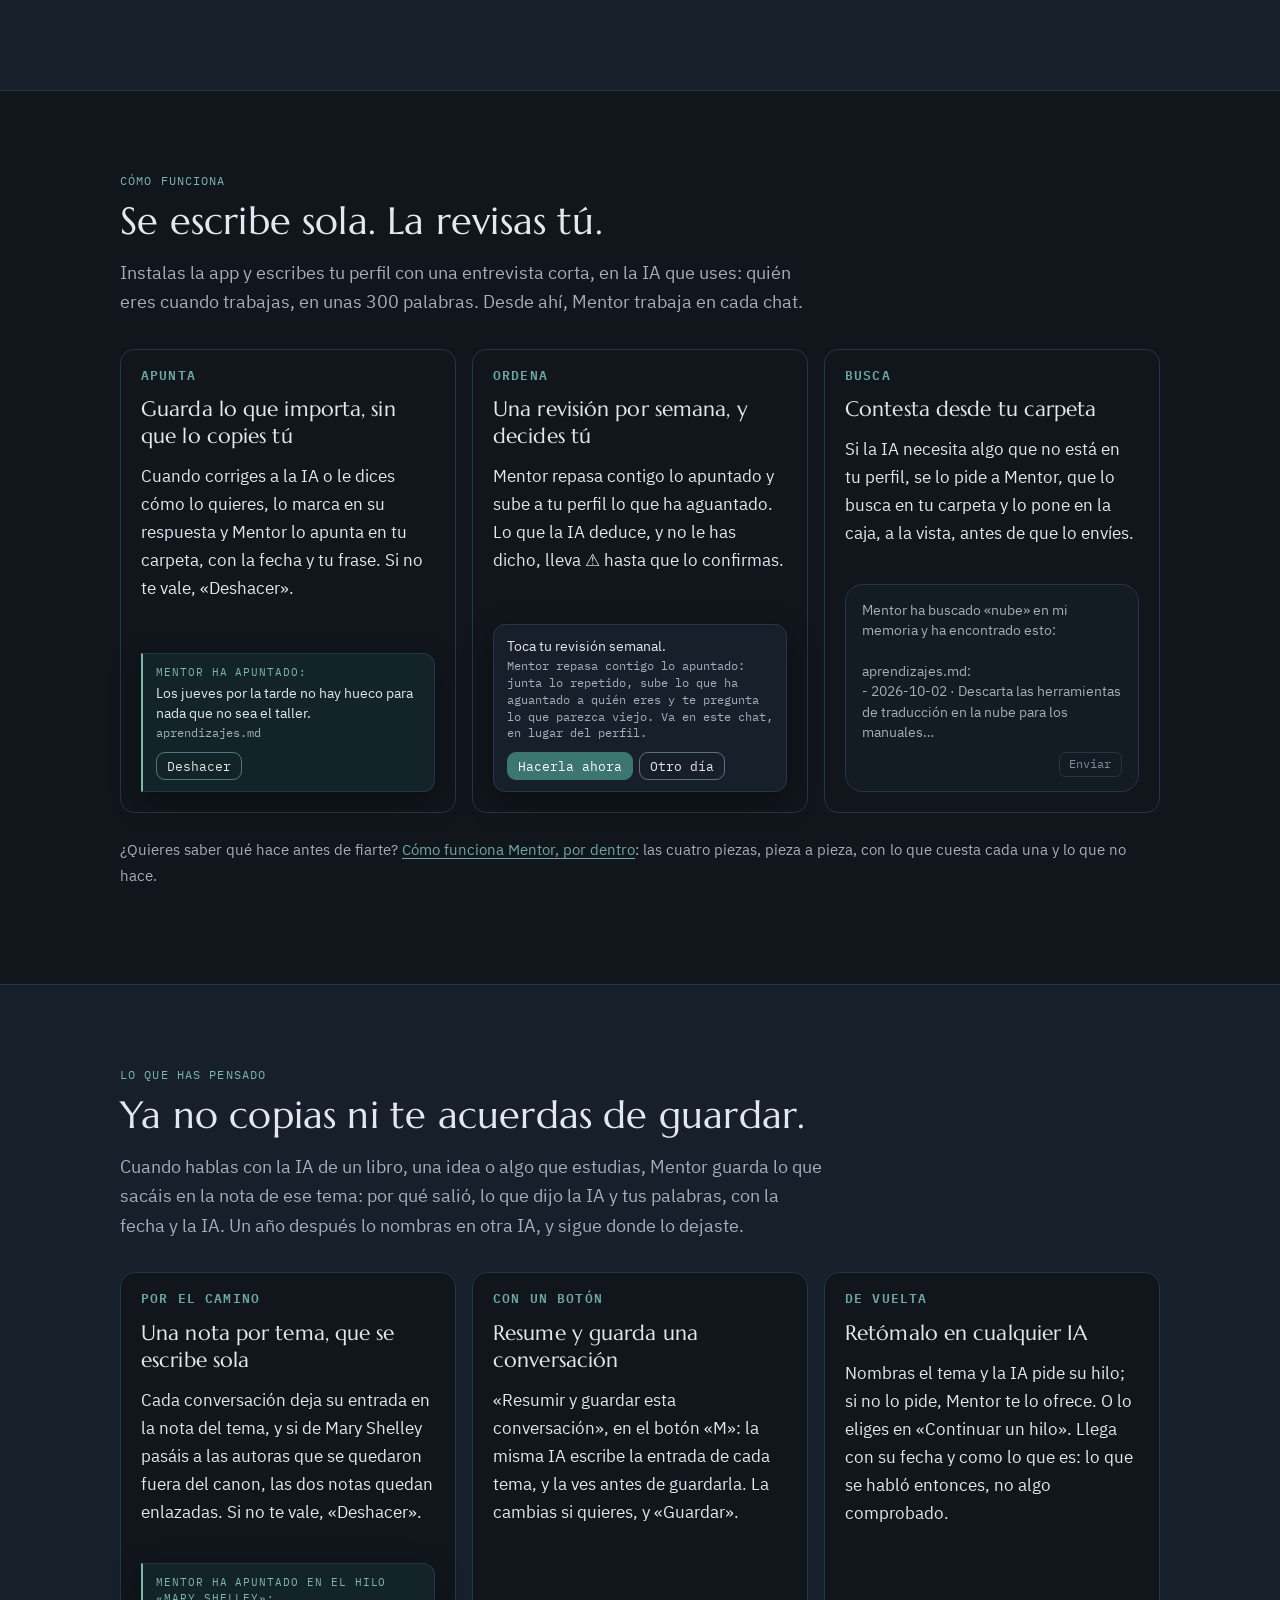
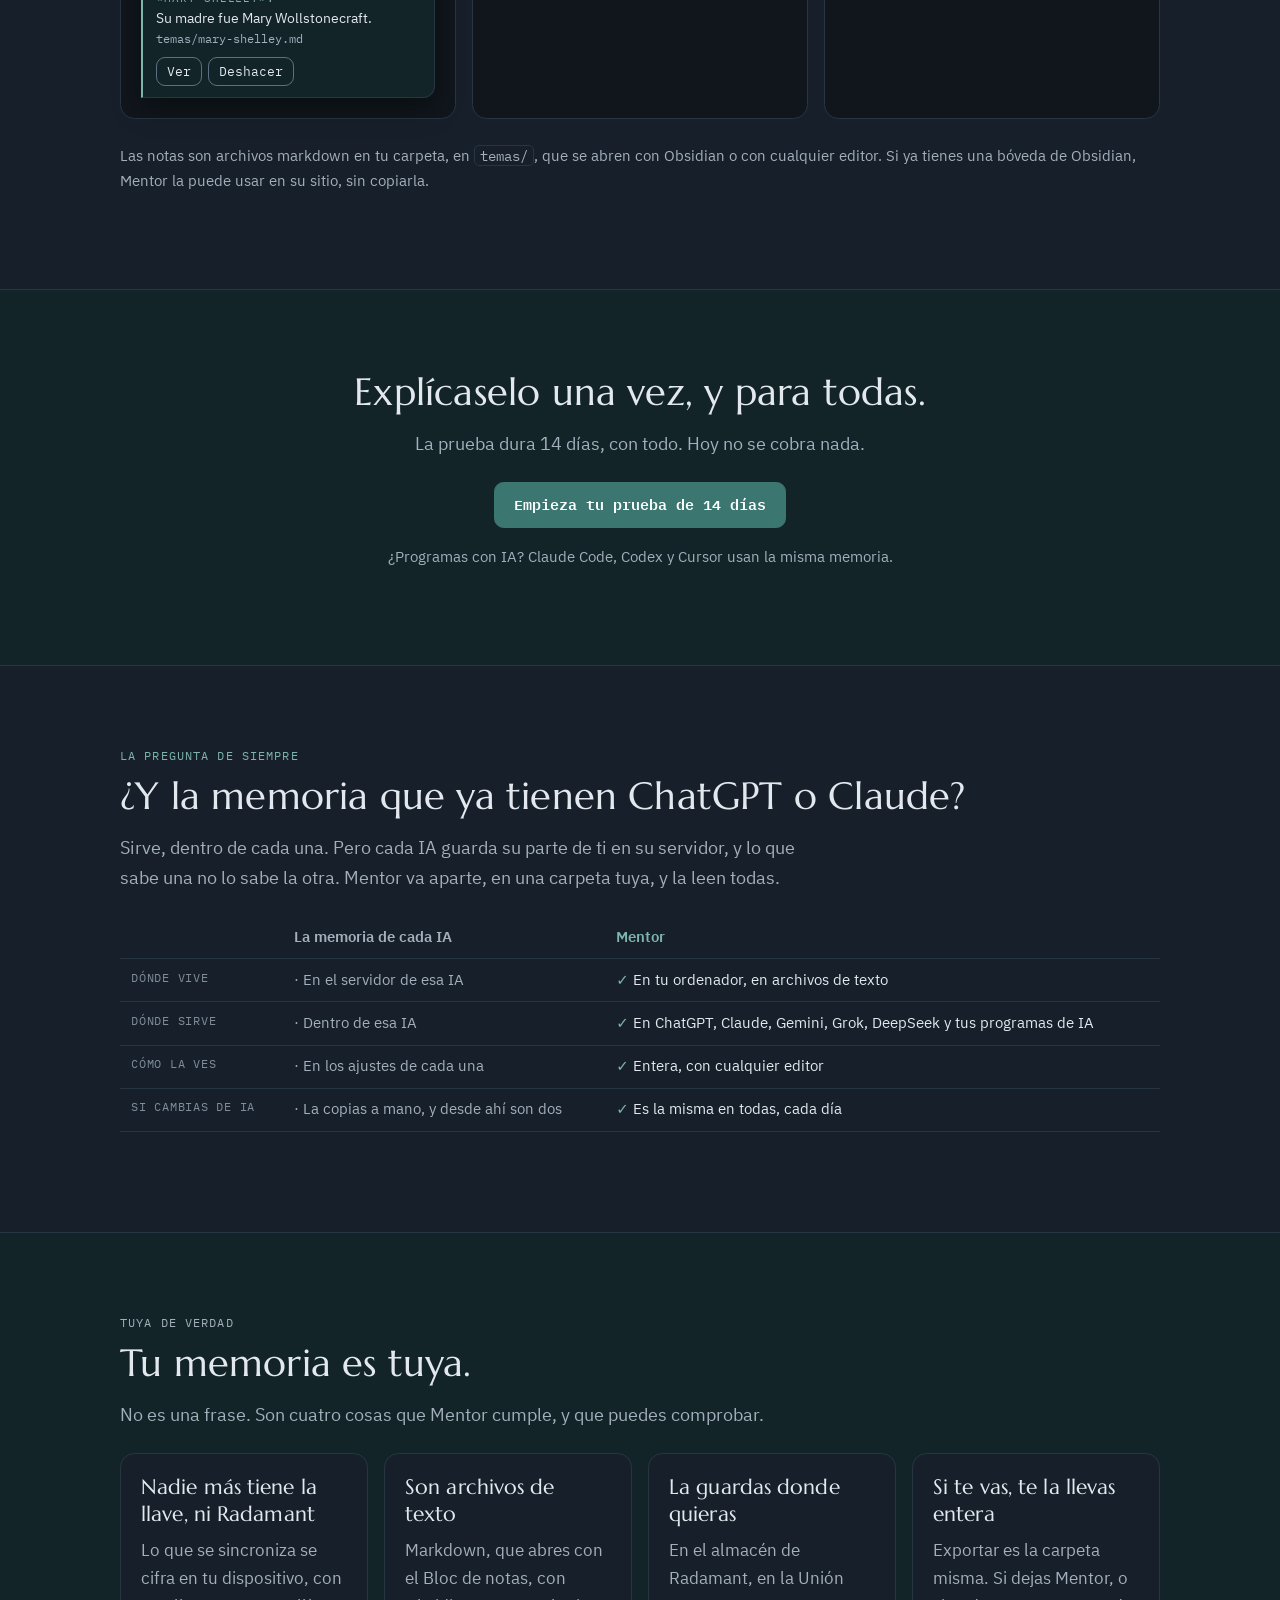
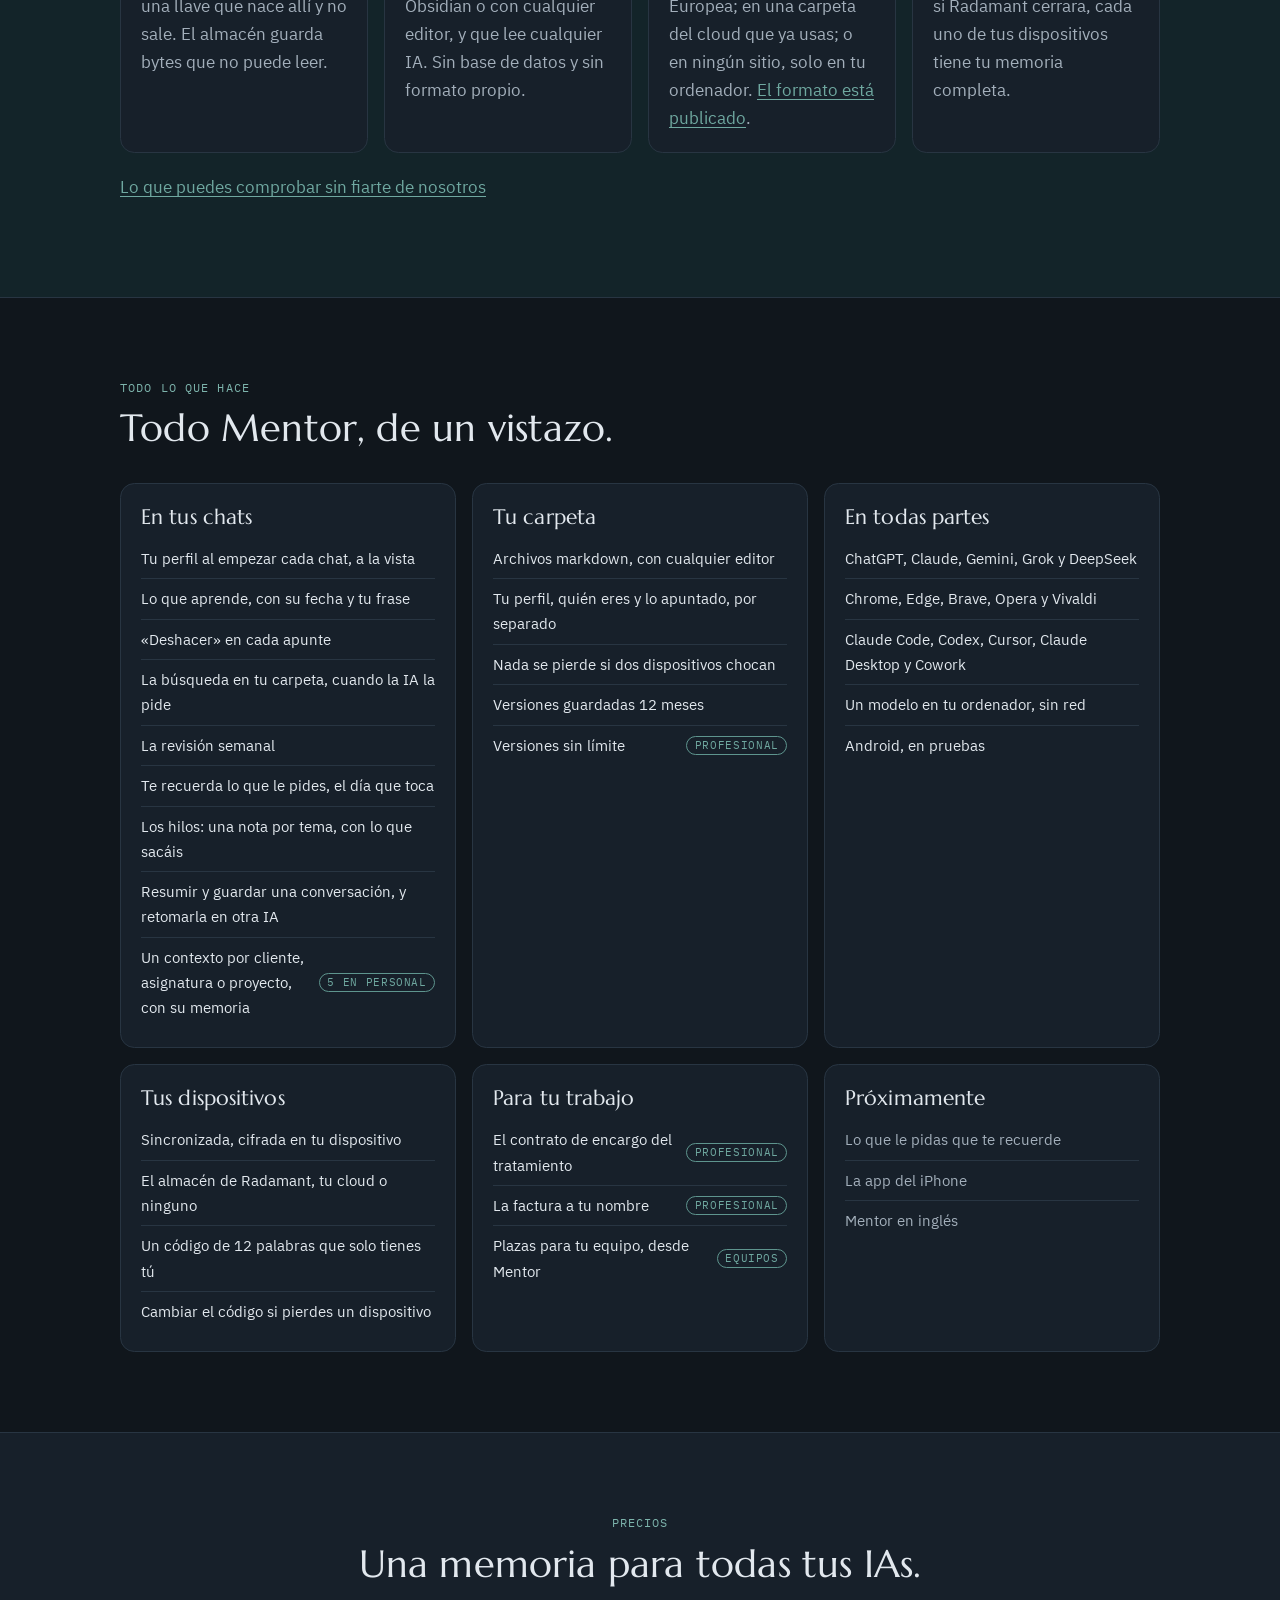
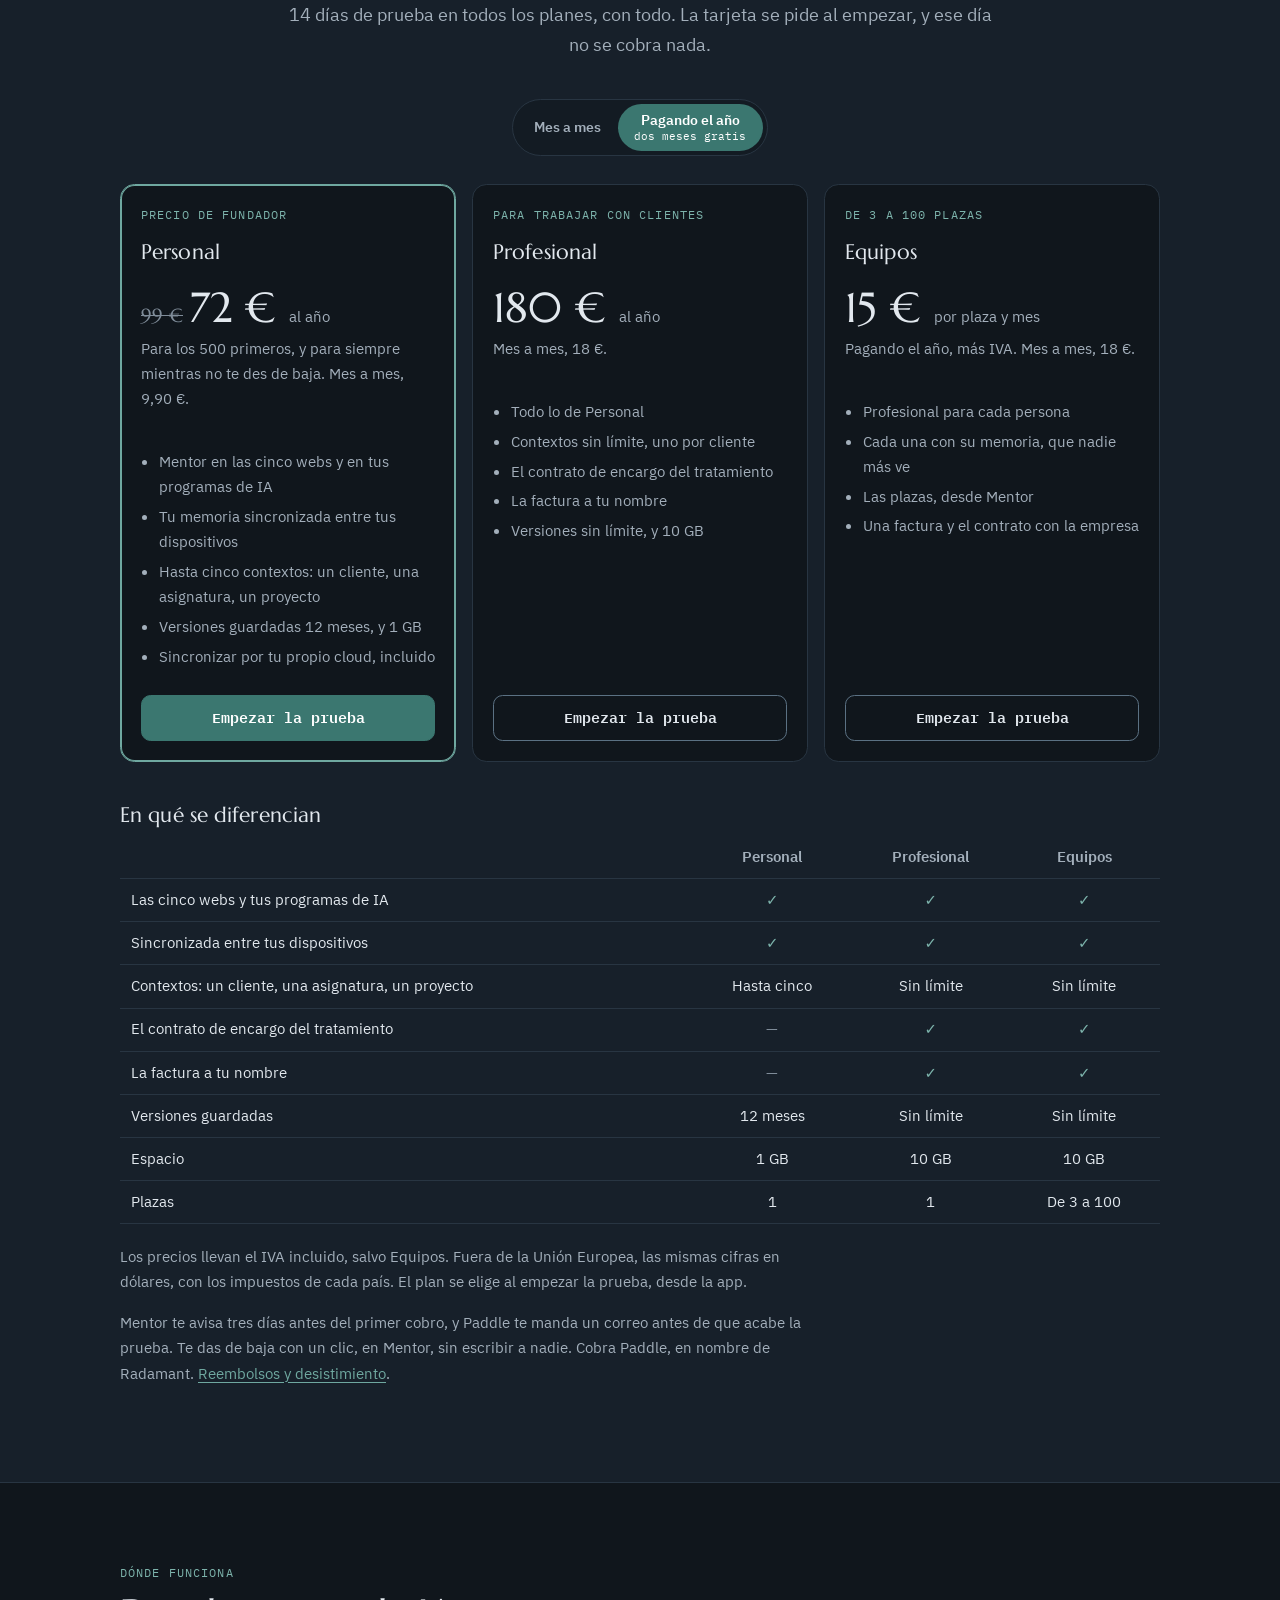
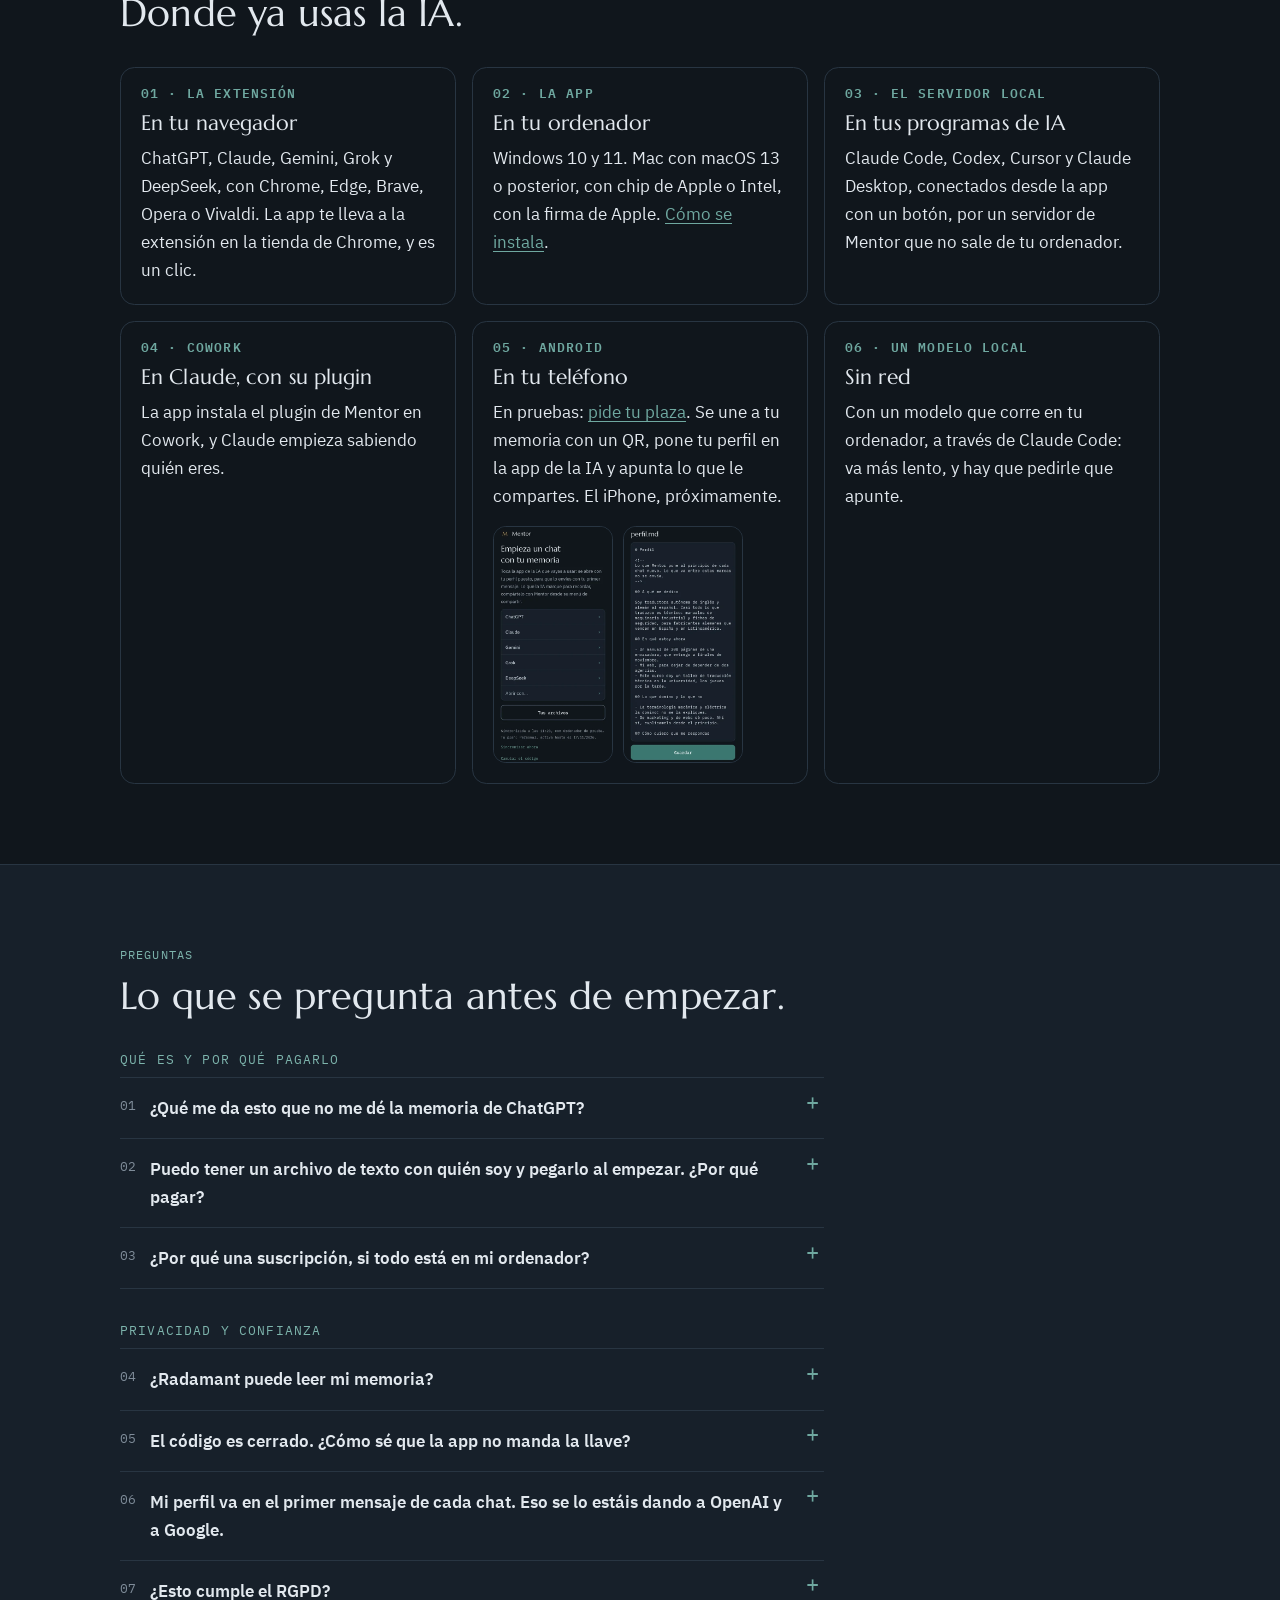
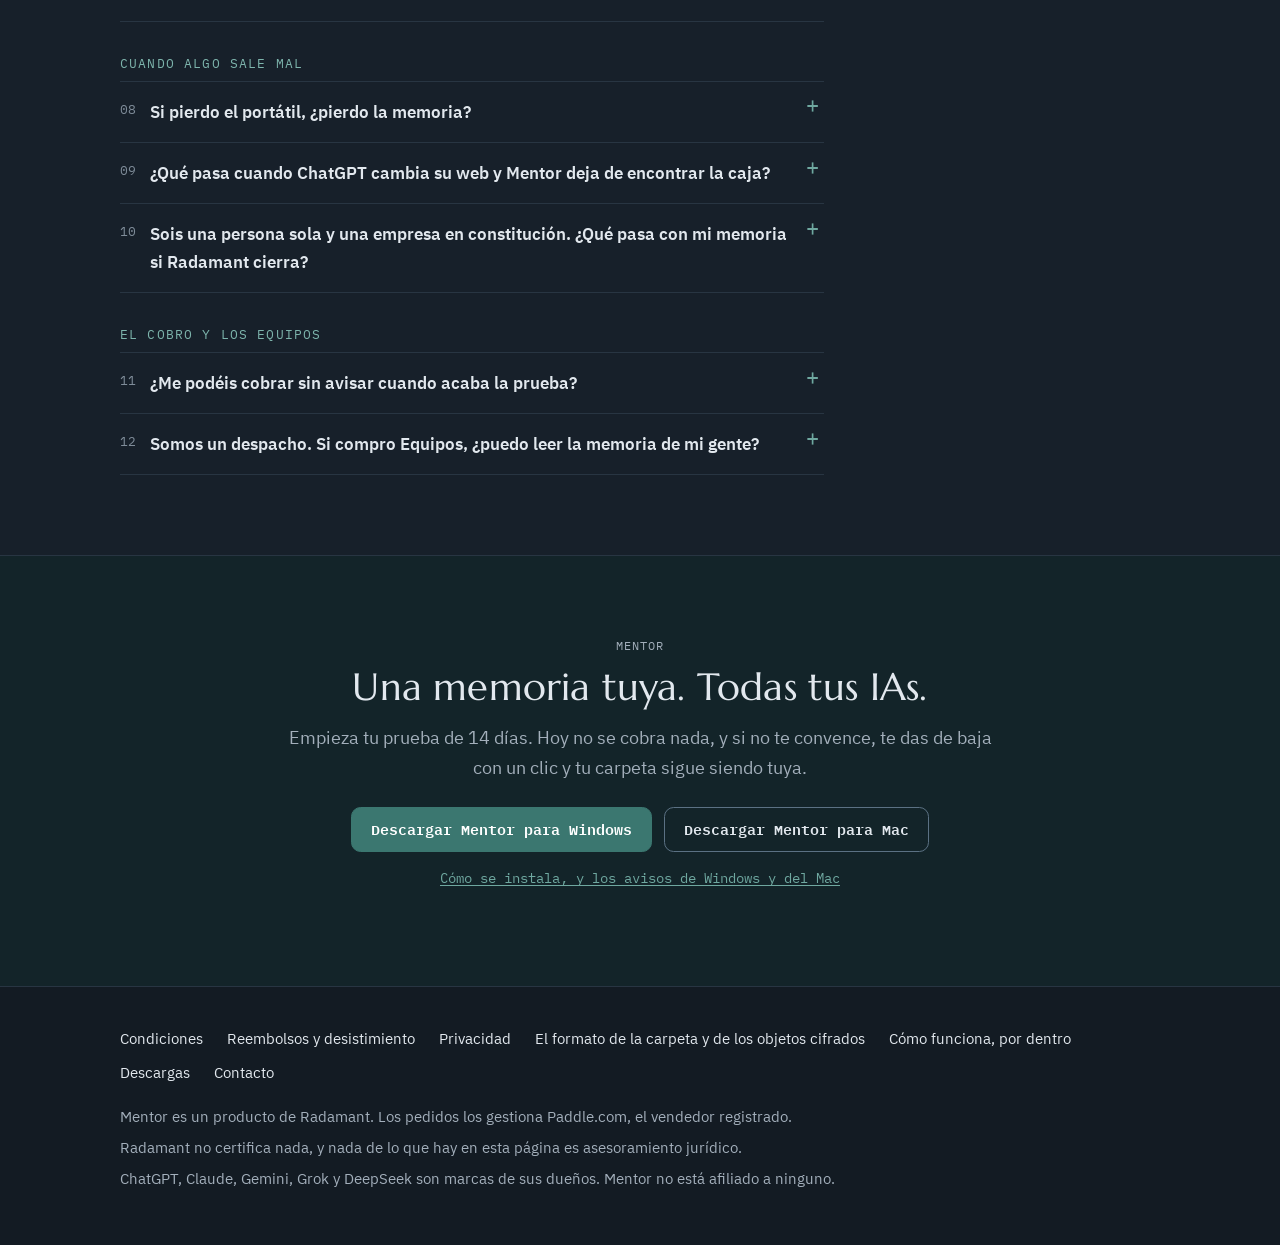
==== commit e96ecd95: "Sitio: el Mac, con la firma de Apple, en la de venta, «por dentro» y descargas Co-Authored-By: Claud" ====
--- a/mentor/index.html
+++ b/mentor/index.html
@@ -493,7 +493,6 @@
           <div class="ficha pronto"><h3>Próximamente</h3><ul>
             <li>Lo que le pidas que te recuerde</li>
             <li>La app del iPhone</li>
-            <li>El Mac, con la firma de Apple</li>
             <li>Mentor en inglés</li>
           </ul></div>
         </div>
@@ -589,7 +588,7 @@
         <h2>Donde ya usas la IA.</h2>
         <div class="vias">
           <div class="ficha"><p class="numero">01 · La extensión</p><h3>En tu navegador</h3><p>ChatGPT, Claude, Gemini, Grok y DeepSeek, con Chrome, Edge, Brave, Opera o Vivaldi. La app te lleva a la extensión en la tienda de Chrome, y es un clic.</p></div>
-          <div class="ficha"><p class="numero">02 · La app</p><h3>En tu ordenador</h3><p>Windows 10 y 11. Mac con macOS 13 o posterior, con chip de Apple o Intel: todavía sin la firma de Apple, así que la primera vez se abre desde Ajustes del Sistema. <a href="descargar.html">Cómo se instala</a>.</p></div>
+          <div class="ficha"><p class="numero">02 · La app</p><h3>En tu ordenador</h3><p>Windows 10 y 11. Mac con macOS 13 o posterior, con chip de Apple o Intel, con la firma de Apple. <a href="descargar.html">Cómo se instala</a>.</p></div>
           <div class="ficha"><p class="numero">03 · El servidor local</p><h3>En tus programas de IA</h3><p>Claude Code, Codex, Cursor y Claude Desktop, conectados desde la app con un botón, por un servidor de Mentor que no sale de tu ordenador.</p></div>
           <div class="ficha"><p class="numero">04 · Cowork</p><h3>En Claude, con su plugin</h3><p>La app instala el plugin de Mentor en Cowork, y Claude empieza sabiendo quién eres.</p></div>
           <div class="ficha"><p class="numero">05 · Android</p><h3>En tu teléfono</h3><p>En pruebas: <a href="mailto:contacto@radamant.es?subject=Plaza%20en%20la%20prueba%20de%20Android">pide tu plaza</a>. Se une a tu memoria con un QR, pone tu perfil en la app de la IA y apunta lo que le compartes. El iPhone, próximamente.</p>
@@ -640,7 +639,7 @@
           </details>
           <details>
             <summary><span class="n">07</span>¿Esto cumple el RGPD?</summary>
-            <p>Radamant es encargado del tratamiento de lo que guarda, aunque solo vea cifrado, y hay un <a href="encargo.html">contrato de encargo</a> para quien contrata Profesional o Equipos. Tu memoria cifrada está en la UE, en Hetzner, en Alemania y Finlandia, sin nadie fuera. Los textos los revisará un abogado antes de que el cobro de Mentor sea de verdad.</p>
+            <p>Radamant es encargado del tratamiento de lo que guarda, aunque solo vea cifrado, y hay un <a href="encargo.html">contrato de encargo</a> para quien contrata Profesional o Equipos. Tu memoria cifrada está en la UE, en Hetzner, en Alemania y Finlandia, sin nadie fuera.</p>
           </details>
         </div>
 
